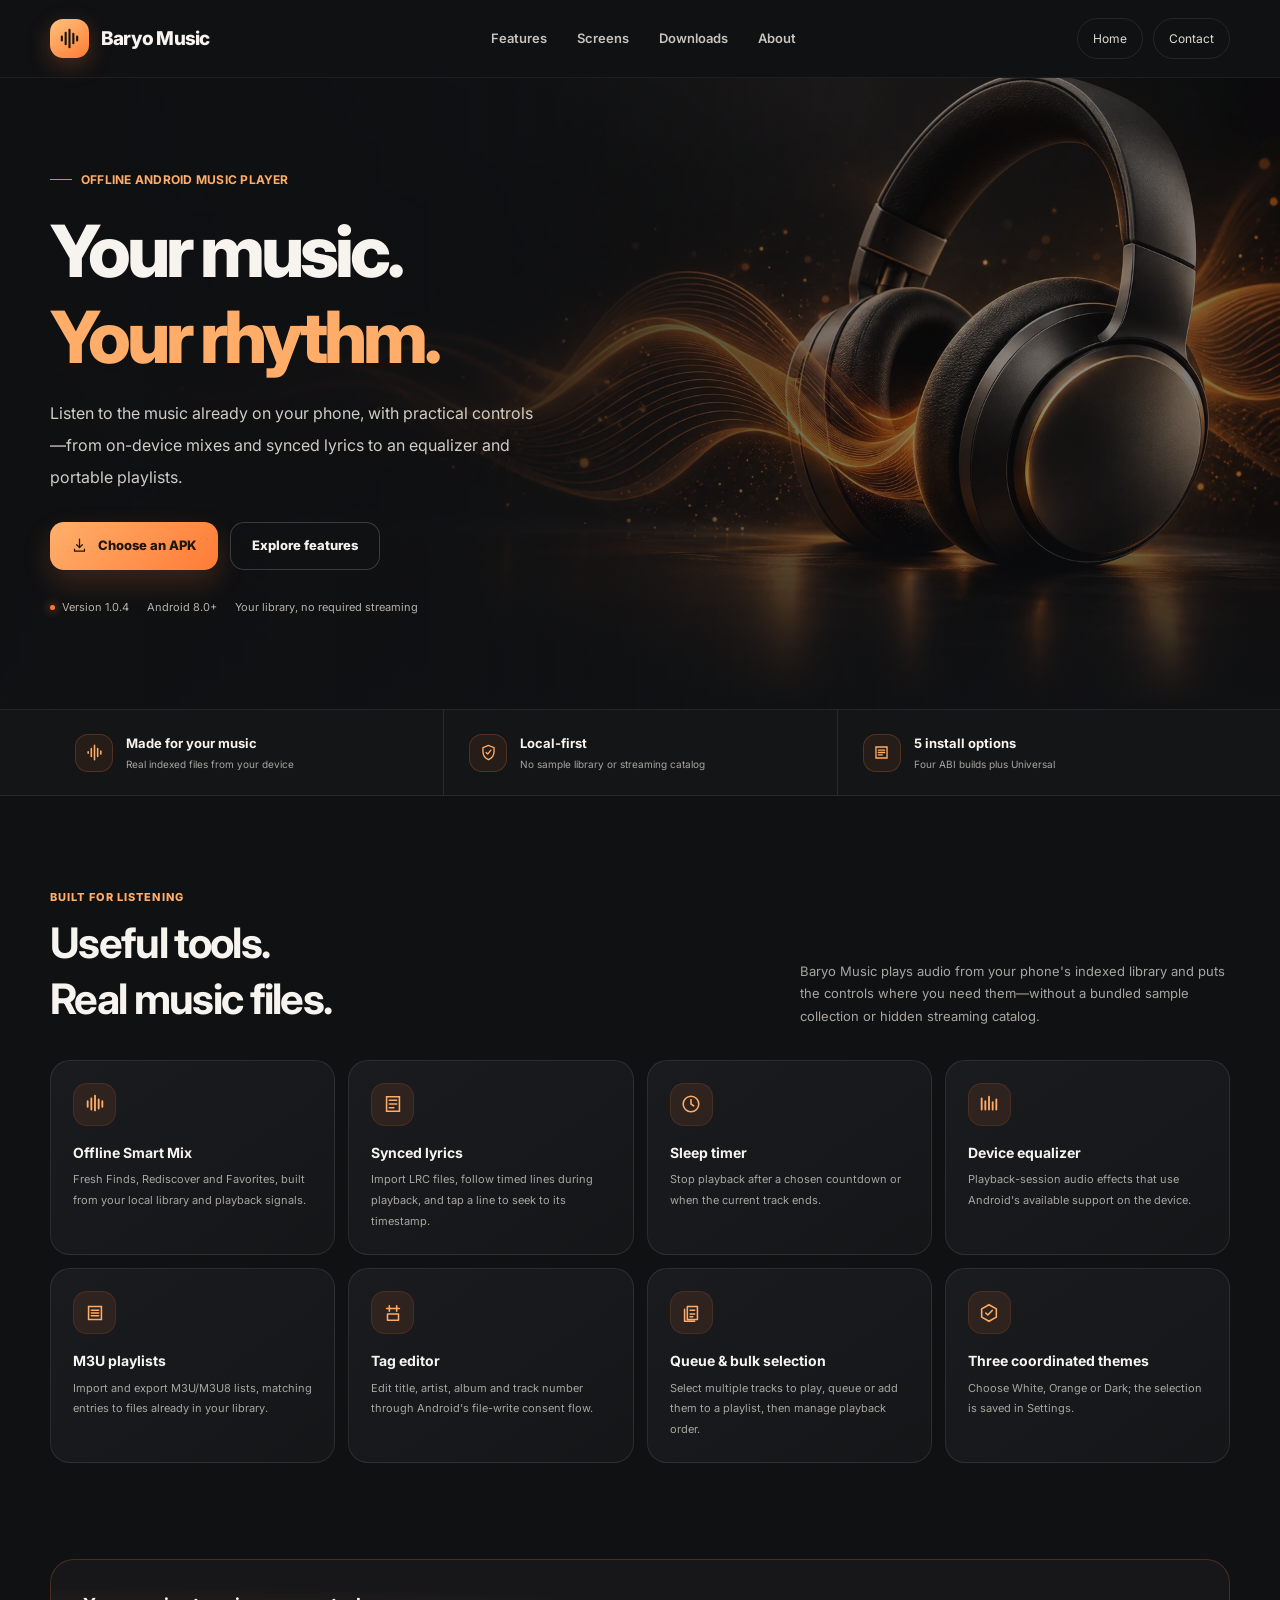
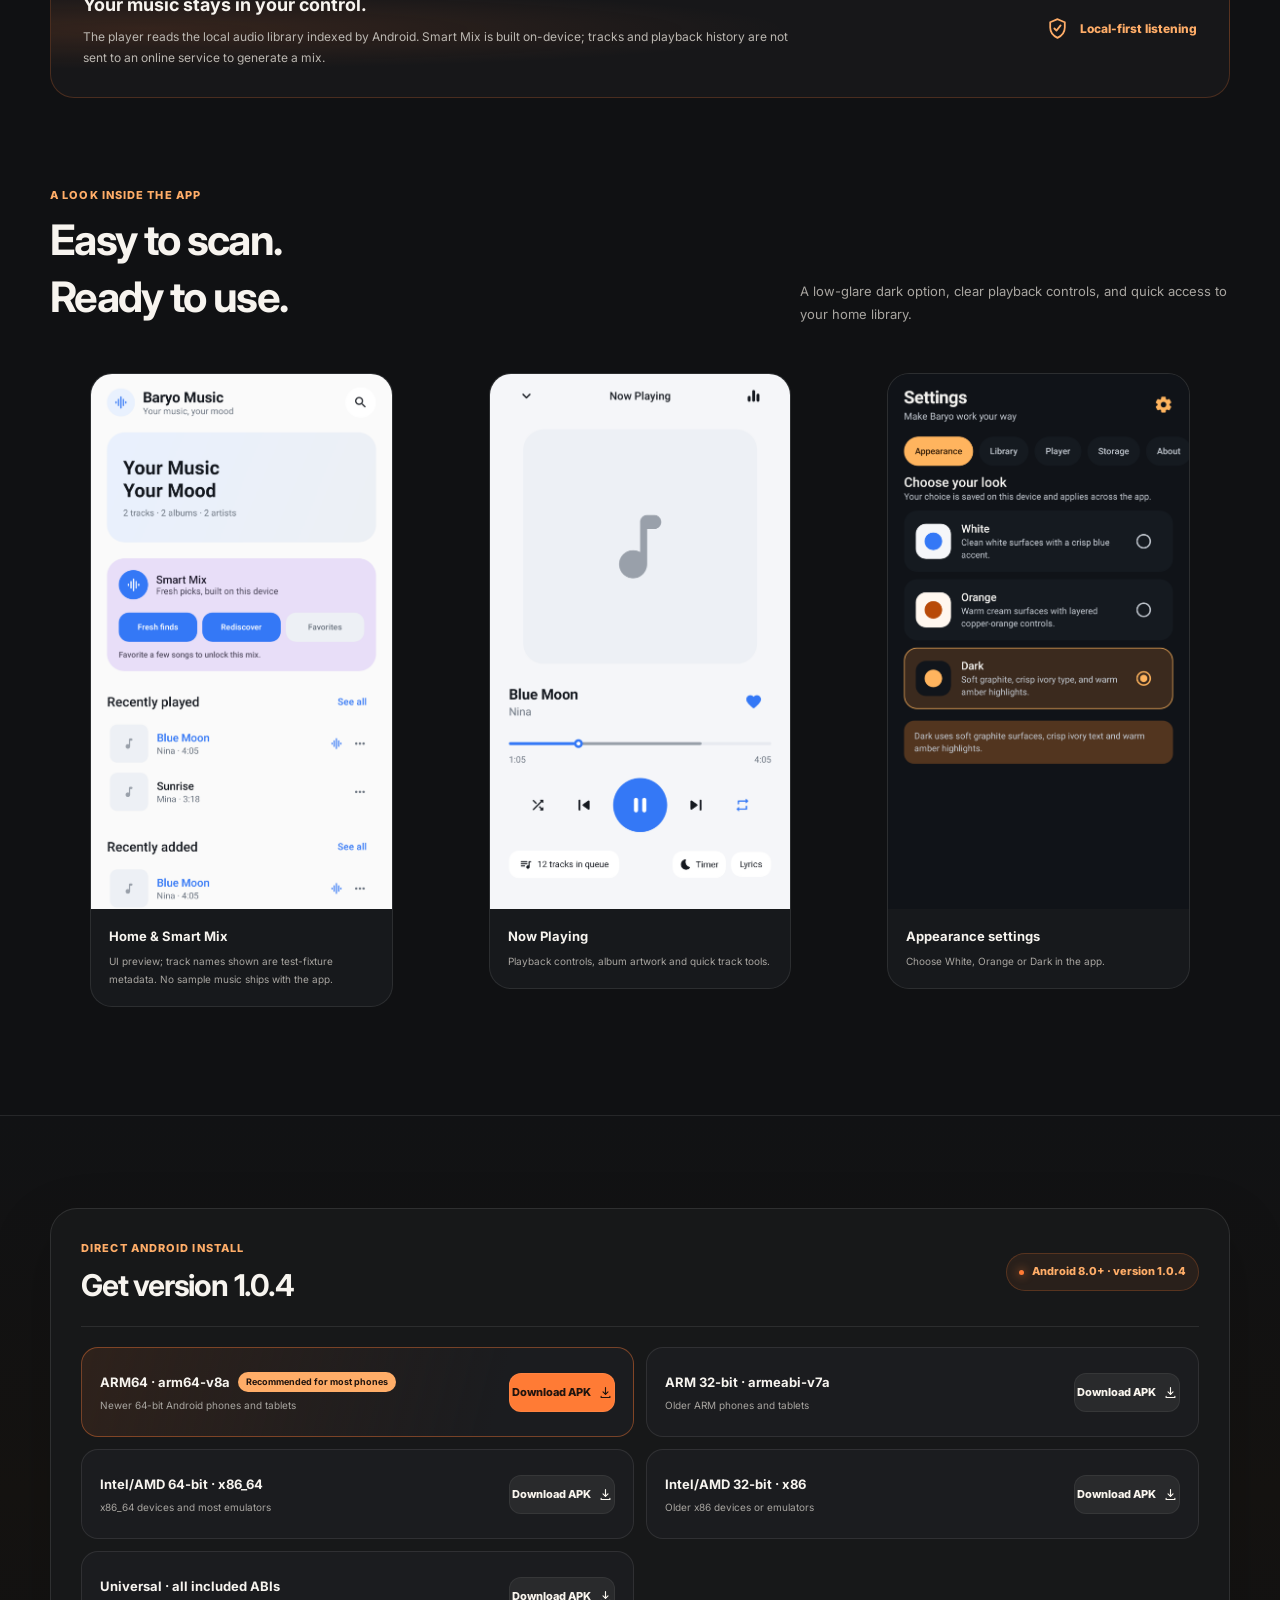
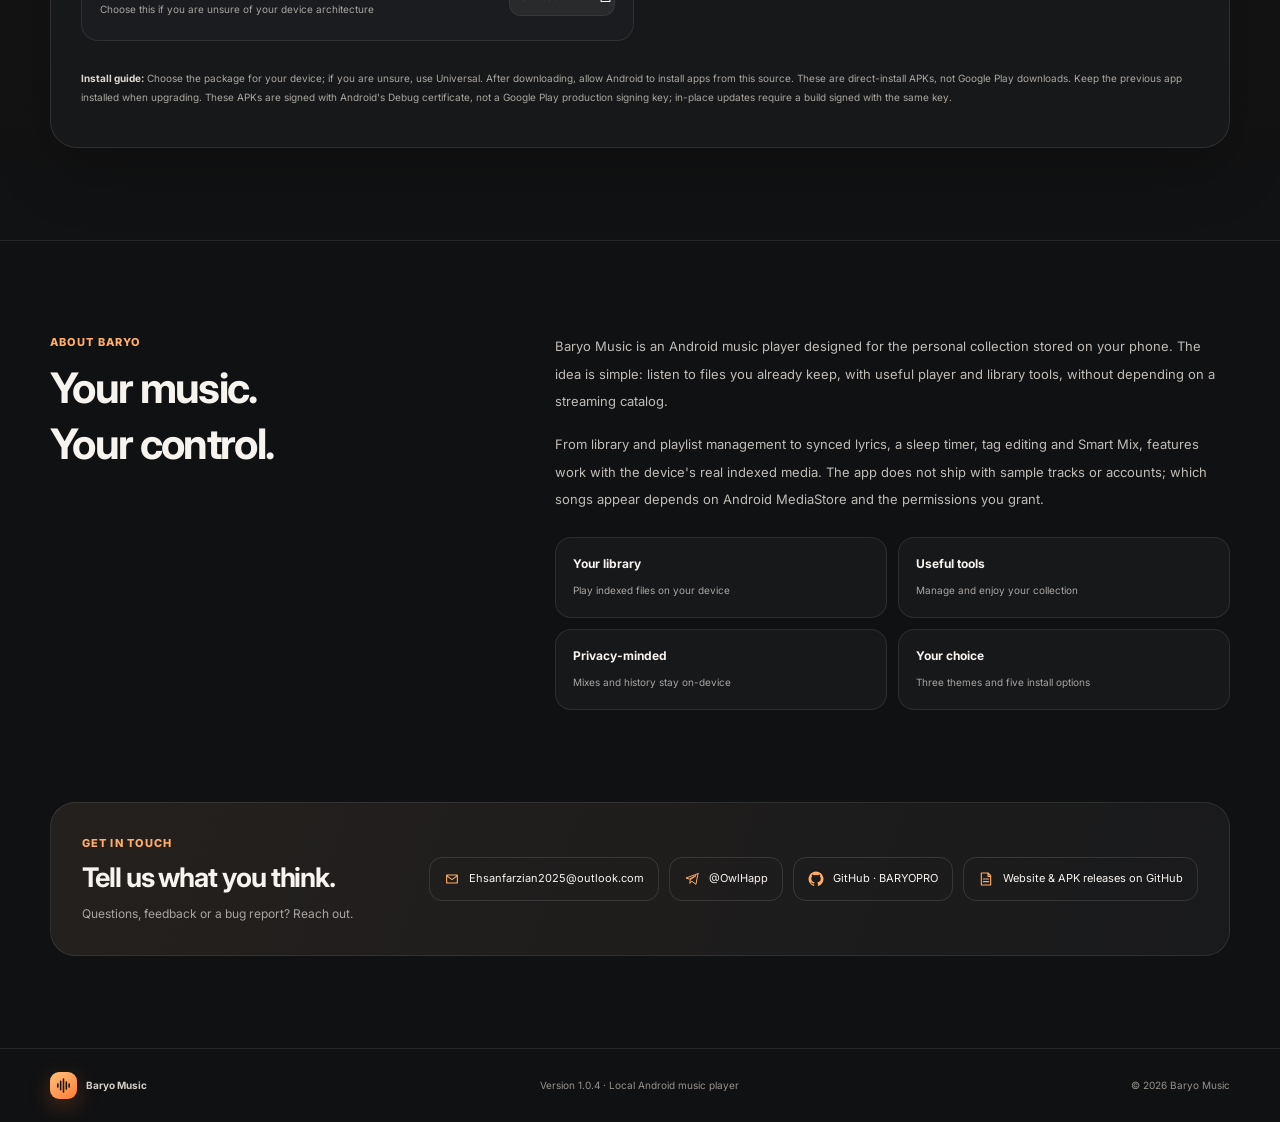
==== docs/index.html @ 13fac99f "docs: update APK download links to v1.0.4" ====
<!doctype html>
<html lang="en" dir="ltr">
<head>
  <meta charset="utf-8">
  <meta name="viewport" content="width=device-width, initial-scale=1">
  <meta name="theme-color" content="#111214">
  <title>Baryo Music — Offline Android Music Player</title>
  <meta name="description" content="Baryo Music is an offline-first Android player for your local library, with Smart Mix, synced lyrics, a sleep timer, tag editing, and portable playlists.">
  <meta name="keywords" content="Baryo Music, Android music player, offline music player, local music library, Smart Mix, M3U playlists">
  <meta property="og:type" content="website">
  <meta property="og:site_name" content="Baryo Music">
  <meta property="og:title" content="Baryo Music — Your music. Your rhythm.">
  <meta property="og:description" content="A local-first Android music player for the songs you already own, with practical tools and no required streaming catalog.">
  <meta property="og:image" content="media/baryo-music-poster.webp">
  <meta name="twitter:card" content="summary_large_image">
  <meta name="twitter:title" content="Baryo Music — Offline Android Music Player">
  <meta name="twitter:description" content="Your library, your controls. Listen locally, with no required streaming catalog.">
  <meta name="twitter:image" content="media/baryo-music-poster.webp">
  <link rel="icon" href="favicon.svg" type="image/svg+xml">
  <link rel="preconnect" href="https://fonts.googleapis.com">
  <link rel="preconnect" href="https://fonts.gstatic.com" crossorigin>
  <link href="https://fonts.googleapis.com/css2?family=Inter:wght@400;500;600;700;800&amp;family=Vazirmatn:wght@400;500;600;700;800&amp;display=swap" rel="stylesheet">
  <link rel="stylesheet" href="styles.css">
</head>
<body>
  <header class="topbar">
    <nav class="nav shell" aria-label="Primary navigation">
      <a class="brand" href="#top" aria-label="Baryo Music home">
        <span class="brand-mark" aria-hidden="true"><svg viewBox="0 0 24 24" fill="none"><path d="M4 10v4M8 6v12M12 3v18M16 7v10M20 10v4" stroke="currentColor" stroke-width="2.2" stroke-linecap="round"/></svg></span>
        <span>Baryo Music</span>
      </a>
      <div class="nav-links"><a href="#features">Features</a><a href="#screens">Screens</a><a href="#downloads">Downloads</a><a href="#about">About</a></div>
      <div class="nav-actions"><a class="nav-contact" href="#top" aria-label="Baryo Music home">Home</a><a class="nav-contact" href="#contact">Contact</a></div>
    </nav>
  </header>

  <main id="top">
    <section class="hero" aria-labelledby="hero-title">
      <div class="hero-inner shell">
        <div class="hero-copy">
          <div class="eyebrow">OFFLINE ANDROID MUSIC PLAYER</div>
          <h1 id="hero-title">Your music.<br><span>Your rhythm.</span></h1>
          <p class="hero-lead">Listen to the music already on your phone, with practical controls—from on-device mixes and synced lyrics to an equalizer and portable playlists.</p>
          <div class="hero-buttons">
            <a class="button button-primary" href="#downloads"><svg viewBox="0 0 24 24" fill="none" aria-hidden="true"><path d="M12 3v12m0 0 4-4m-4 4-4-4M5 17v3h14v-3" stroke="currentColor" stroke-width="1.8" stroke-linecap="round" stroke-linejoin="round"/></svg>Choose an APK</a>
            <a class="button button-quiet" href="#features">Explore features</a>
          </div>
          <div class="hero-meta"><span><i class="dot"></i>Version 1.0.4</span><span>Android 8.0+</span><span>Your library, no required streaming</span></div>
        </div>
      </div>
    </section>

    <div class="quick-strip" aria-label="Key facts">
      <div class="quick-grid shell">
        <div class="quick-item"><span class="quick-icon"><svg viewBox="0 0 24 24" fill="none"><path d="M4 11v2m4-6v10m4-14v18m4-14v10m4-7v4" stroke="currentColor" stroke-width="2" stroke-linecap="round"/></svg></span><div><strong>Made for your music</strong><small>Real indexed files from your device</small></div></div>
        <div class="quick-item"><span class="quick-icon"><svg viewBox="0 0 24 24" fill="none"><path d="M12 3 5 6v5c0 5 3 8 7 10 4-2 7-5 7-10V6l-7-3Z" stroke="currentColor" stroke-width="1.7"/><path d="m9 12 2 2 4-5" stroke="currentColor" stroke-width="1.7" stroke-linecap="round" stroke-linejoin="round"/></svg></span><div><strong>Local-first</strong><small>No sample library or streaming catalog</small></div></div>
        <div class="quick-item"><span class="quick-icon"><svg viewBox="0 0 24 24" fill="none"><path d="M5 5h14v14H5zM8 9h8M8 12h8M8 15h5" stroke="currentColor" stroke-width="1.7" stroke-linecap="round"/></svg></span><div><strong>5 install options</strong><small>Four ABI builds plus Universal</small></div></div>
      </div>
    </div>

    <section class="section shell" id="features" aria-labelledby="features-title">
      <div class="section-head">
        <div><div class="section-kicker">BUILT FOR LISTENING</div><h2 id="features-title">Useful tools.<br>Real music files.</h2></div>
        <p class="section-intro">Baryo Music plays audio from your phone's indexed library and puts the controls where you need them—without a bundled sample collection or hidden streaming catalog.</p>
      </div>
      <div class="feature-grid">
        <article class="feature-card"><span class="feature-icon"><svg viewBox="0 0 24 24" fill="none"><path d="M4 15V9m4 9V6m4 13V3m4 14V7m4 8v-6" stroke="currentColor" stroke-width="2" stroke-linecap="round"/></svg></span><h3>Offline Smart Mix</h3><p>Fresh Finds, Rediscover and Favorites, built from your local library and playback signals.</p></article>
        <article class="feature-card"><span class="feature-icon"><svg viewBox="0 0 24 24" fill="none"><path d="M5 4h14v16H5zM8 8h8M8 12h8M8 16h5" stroke="currentColor" stroke-width="1.7" stroke-linecap="round"/></svg></span><h3>Synced lyrics</h3><p>Import LRC files, follow timed lines during playback, and tap a line to seek to its timestamp.</p></article>
        <article class="feature-card"><span class="feature-icon"><svg viewBox="0 0 24 24" fill="none"><circle cx="12" cy="12" r="8.5" stroke="currentColor" stroke-width="1.7"/><path d="M12 7v5l3 2" stroke="currentColor" stroke-width="1.7" stroke-linecap="round"/></svg></span><h3>Sleep timer</h3><p>Stop playback after a chosen countdown or when the current track ends.</p></article>
        <article class="feature-card"><span class="feature-icon"><svg viewBox="0 0 24 24" fill="none"><path d="M4 18V6m4 12V9m4 9V4m4 14v-8m4 8V7" stroke="currentColor" stroke-width="2" stroke-linecap="round"/></svg></span><h3>Device equalizer</h3><p>Playback-session audio effects that use Android's available support on the device.</p></article>
        <article class="feature-card"><span class="feature-icon"><svg viewBox="0 0 24 24" fill="none"><path d="M5 5h14v14H5zM8 9h8M8 12h8M8 15h8" stroke="currentColor" stroke-width="1.7" stroke-linecap="round"/></svg></span><h3>M3U playlists</h3><p>Import and export M3U/M3U8 lists, matching entries to files already in your library.</p></article>
        <article class="feature-card"><span class="feature-icon"><svg viewBox="0 0 24 24" fill="none"><path d="M5 7h14M8 4v6m8-6v6M6 13h12v7H6z" stroke="currentColor" stroke-width="1.7" stroke-linecap="round" stroke-linejoin="round"/></svg></span><h3>Tag editor</h3><p>Edit title, artist, album and track number through Android's file-write consent flow.</p></article>
        <article class="feature-card"><span class="feature-icon"><svg viewBox="0 0 24 24" fill="none"><path d="M8 5h11v14H8zM5 8v13h11M11 9h5m-5 4h5m-5 3h3" stroke="currentColor" stroke-width="1.7" stroke-linecap="round" stroke-linejoin="round"/></svg></span><h3>Queue &amp; bulk selection</h3><p>Select multiple tracks to play, queue or add them to a playlist, then manage playback order.</p></article>
        <article class="feature-card"><span class="feature-icon"><svg viewBox="0 0 24 24" fill="none"><path d="M12 3 20 7.5v9L12 21l-8-4.5v-9L12 3Z" stroke="currentColor" stroke-width="1.7"/><path d="m8.5 12 2.2 2.2 4.8-5" stroke="currentColor" stroke-width="1.7" stroke-linecap="round" stroke-linejoin="round"/></svg></span><h3>Three coordinated themes</h3><p>Choose White, Orange or Dark; the selection is saved in Settings.</p></article>
      </div>
    </section>

    <section class="privacy-band shell" aria-label="Privacy and local library">
      <div class="privacy-panel"><div><h3>Your music stays in your control.</h3><p>The player reads the local audio library indexed by Android. Smart Mix is built on-device; tracks and playback history are not sent to an online service to generate a mix.</p></div><div class="privacy-badge"><svg viewBox="0 0 24 24" fill="none" aria-hidden="true"><path d="M12 3 5 6v5c0 5 3 8 7 10 4-2 7-5 7-10V6l-7-3Z" stroke="currentColor" stroke-width="1.7"/><path d="m9 12 2 2 4-5" stroke="currentColor" stroke-width="1.7" stroke-linecap="round" stroke-linejoin="round"/></svg>Local-first listening</div></div>
    </section>

    <section class="section shell" id="screens" aria-labelledby="screens-title" style="padding-top:0">
      <div class="section-head"><div><div class="section-kicker">A LOOK INSIDE THE APP</div><h2 id="screens-title">Easy to scan.<br>Ready to use.</h2></div><p class="section-intro">A low-glare dark option, clear playback controls, and quick access to your home library.</p></div>
      <div class="previews">
        <figure class="preview-card"><div class="preview-frame"><img src="media/home-preview.png" alt="Baryo Music home screen with the Smart Mix card"></div><figcaption class="preview-caption"><strong>Home &amp; Smart Mix</strong><span>UI preview; track names shown are test-fixture metadata. No sample music ships with the app.</span></figcaption></figure>
        <figure class="preview-card"><div class="preview-frame"><img src="media/now-playing-preview.png" alt="Baryo Music Now Playing screen"></div><figcaption class="preview-caption"><strong>Now Playing</strong><span>Playback controls, album artwork and quick track tools.</span></figcaption></figure>
        <figure class="preview-card"><div class="preview-frame"><img src="media/dark-theme-preview.png" alt="Baryo Music appearance settings showing the Dark theme"></div><figcaption class="preview-caption"><strong>Appearance settings</strong><span>Choose White, Orange or Dark in the app.</span></figcaption></figure>
      </div>
    </section>

    <section class="downloads" id="downloads" aria-labelledby="downloads-title">
      <div class="shell"><div class="download-panel">
        <div class="download-top"><div><div class="section-kicker">DIRECT ANDROID INSTALL</div><h2 id="downloads-title">Get version 1.0.4</h2></div><span class="version-pill"><i class="dot"></i>Android 8.0+ · version 1.0.4</span></div>
        <div class="download-grid">
          <article class="download-card featured"><div class="download-info"><strong>ARM64 · arm64-v8a <span class="recommended">Recommended for most phones</span></strong><small>Newer 64-bit Android phones and tablets</small></div><a class="download-action" href="https://github.com/BARYOPRO/BaryoMusic/releases/download/v1.0.4/BaryoMusic-1.0.4-arm64-v8a.apk" download aria-label="Download Baryo Music version 1.0.4 for arm64-v8a">Download APK <svg viewBox="0 0 24 24" fill="none" aria-hidden="true"><path d="M12 4v11m0 0 4-4m-4 4-4-4M5 18v2h14v-2" stroke="currentColor" stroke-width="1.8" stroke-linecap="round" stroke-linejoin="round"/></svg></a></article>
          <article class="download-card"><div class="download-info"><strong>ARM 32-bit · armeabi-v7a</strong><small>Older ARM phones and tablets</small></div><a class="download-action" href="https://github.com/BARYOPRO/BaryoMusic/releases/download/v1.0.4/BaryoMusic-1.0.4-armeabi-v7a.apk" download aria-label="Download Baryo Music version 1.0.4 for armeabi-v7a">Download APK <svg viewBox="0 0 24 24" fill="none" aria-hidden="true"><path d="M12 4v11m0 0 4-4m-4 4-4-4M5 18v2h14v-2" stroke="currentColor" stroke-width="1.8" stroke-linecap="round" stroke-linejoin="round"/></svg></a></article>
          <article class="download-card"><div class="download-info"><strong>Intel/AMD 64-bit · x86_64</strong><small>x86_64 devices and most emulators</small></div><a class="download-action" href="https://github.com/BARYOPRO/BaryoMusic/releases/download/v1.0.4/BaryoMusic-1.0.4-x86_64.apk" download aria-label="Download Baryo Music version 1.0.4 for x86_64">Download APK <svg viewBox="0 0 24 24" fill="none" aria-hidden="true"><path d="M12 4v11m0 0 4-4m-4 4-4-4M5 18v2h14v-2" stroke="currentColor" stroke-width="1.8" stroke-linecap="round" stroke-linejoin="round"/></svg></a></article>
          <article class="download-card"><div class="download-info"><strong>Intel/AMD 32-bit · x86</strong><small>Older x86 devices or emulators</small></div><a class="download-action" href="https://github.com/BARYOPRO/BaryoMusic/releases/download/v1.0.4/BaryoMusic-1.0.4-x86.apk" download aria-label="Download Baryo Music version 1.0.4 for x86">Download APK <svg viewBox="0 0 24 24" fill="none" aria-hidden="true"><path d="M12 4v11m0 0 4-4m-4 4-4-4M5 18v2h14v-2" stroke="currentColor" stroke-width="1.8" stroke-linecap="round" stroke-linejoin="round"/></svg></a></article>
          <article class="download-card"><div class="download-info"><strong>Universal · all included ABIs</strong><small>Choose this if you are unsure of your device architecture</small></div><a class="download-action" href="https://github.com/BARYOPRO/BaryoMusic/releases/download/v1.0.4/BaryoMusic-1.0.4-universal.apk" download aria-label="Download the universal Baryo Music version 1.0.4 APK">Download APK <svg viewBox="0 0 24 24" fill="none" aria-hidden="true"><path d="M12 4v11m0 0 4-4m-4 4-4-4M5 18v2h14v-2" stroke="currentColor" stroke-width="1.8" stroke-linecap="round" stroke-linejoin="round"/></svg></a></article>
        </div>
        <p class="download-note"><strong>Install guide:</strong> Choose the package for your device; if you are unsure, use Universal. After downloading, allow Android to install apps from this source. These are direct-install APKs, not Google Play downloads. Keep the previous app installed when upgrading. These APKs are signed with Android's Debug certificate, not a Google Play production signing key; in-place updates require a build signed with the same key.</p>
      </div></div>
    </section>

    <section class="section shell" id="about" aria-labelledby="about-title">
      <div class="about-grid"><div class="about-title"><div class="section-kicker">ABOUT BARYO</div><h2 id="about-title">Your music.<br>Your control.</h2></div><div class="about-copy"><p>Baryo Music is an Android music player designed for the personal collection stored on your phone. The idea is simple: listen to files you already keep, with useful player and library tools, without depending on a streaming catalog.</p><p>From library and playlist management to synced lyrics, a sleep timer, tag editing and Smart Mix, features work with the device's real indexed media. The app does not ship with sample tracks or accounts; which songs appear depends on Android MediaStore and the permissions you grant.</p><div class="about-values"><div class="value"><strong>Your library</strong><span>Play indexed files on your device</span></div><div class="value"><strong>Useful tools</strong><span>Manage and enjoy your collection</span></div><div class="value"><strong>Privacy-minded</strong><span>Mixes and history stay on-device</span></div><div class="value"><strong>Your choice</strong><span>Three themes and five install options</span></div></div></div></div>
    </section>

    <section class="contact-section shell" id="contact" aria-labelledby="contact-title">
      <div class="contact-box"><div><div class="section-kicker">GET IN TOUCH</div><h2 id="contact-title">Tell us what you think.</h2><p>Questions, feedback or a bug report? Reach out.</p></div><div class="contact-links">
        <a class="contact-link" href="mailto:Ehsanfarzian2025@outlook.com" aria-label="Email Ehsanfarzian2025@outlook.com"><svg viewBox="0 0 24 24" fill="none" aria-hidden="true"><path d="M4 6h16v12H4zM4 7l8 6 8-6" stroke="currentColor" stroke-width="1.7" stroke-linecap="round" stroke-linejoin="round"/></svg>Ehsanfarzian2025@outlook.com</a>
        <a class="contact-link" href="https://t.me/OwlHapp" target="_blank" rel="noopener noreferrer" aria-label="Contact OwlHapp on Telegram"><svg viewBox="0 0 24 24" fill="none" aria-hidden="true"><path d="m21 4-3.1 16-6-4.6-3.2 3.1.6-5.3L18 7l-10.3 5.2L3 10.5 21 4Z" stroke="currentColor" stroke-width="1.5" stroke-linecap="round" stroke-linejoin="round"/></svg>@OwlHapp</a>
        <a class="contact-link" href="https://github.com/BARYOPRO" target="_blank" rel="noopener noreferrer" aria-label="BARYOPRO GitHub profile"><svg viewBox="0 0 24 24" fill="none" aria-hidden="true"><path d="M12 .8a11.2 11.2 0 0 0-3.54 21.83c.56.1.77-.25.77-.54v-2.08c-3.12.67-3.78-1.33-3.78-1.33-.51-1.3-1.24-1.66-1.24-1.66-1.02-.7.07-.69.07-.69 1.12.08 1.71 1.15 1.71 1.15 1 1.7 2.62 1.22 3.26.93.1-.72.39-1.22.71-1.5-2.49-.28-5.1-1.25-5.1-5.55 0-1.23.44-2.23 1.15-3.01-.11-.28-.5-1.42.11-2.96 0 0 .94-.3 3.08 1.17a10.7 10.7 0 0 1 5.6 0c2.14-1.47 3.08-1.17 3.08-1.17.62 1.54.23 2.68.12 2.96.72.78 1.15 1.78 1.15 3.01 0 4.31-2.62 5.27-5.12 5.55.4.34.77 1.04.77 2.09v3.1c0 .3.2.65.77.54A11.2 11.2 0 0 0 12 .8Z" fill="currentColor"/></svg>GitHub · BARYOPRO</a><a class="contact-link" href="https://github.com/BARYOPRO/BaryoMusic" target="_blank" rel="noopener noreferrer" aria-label="Baryo Music website and APK releases on GitHub"><svg viewBox="0 0 24 24" fill="none" aria-hidden="true"><path d="M5 3h10l4 4v14H5zM15 3v5h4M8 12h8M8 16h8" stroke="currentColor" stroke-width="1.7" stroke-linecap="round" stroke-linejoin="round"/></svg>Website &amp; APK releases on GitHub</a>
      </div></div>
    </section>
  </main>

  <footer><div class="footer-inner shell"><a class="footer-brand" href="#top"><span class="brand-mark" aria-hidden="true"><svg viewBox="0 0 24 24" fill="none"><path d="M4 10v4M8 6v12M12 3v18M16 7v10M20 10v4" stroke="currentColor" stroke-width="2.2" stroke-linecap="round"/></svg></span>Baryo Music</a><span>Version 1.0.4 · Local Android music player</span><span>© 2026 Baryo Music</span></div></footer>
  <a class="button button-primary mobile-cta" href="#downloads">Get version 1.0.4</a>
</body>
</html>
---- docs/styles.css ----
:root {
      color-scheme: dark;
      --bg: #101113;
      --panel: #17191c;
      --panel-2: #1e2023;
      --line: rgba(255,255,255,.09);
      --text: #f7f4ef;
      --muted: #a8a5a0;
      --orange: #ff7b35;
      --orange-2: #ffad68;
      --ink: #21150f;
      --max: 1180px;
      --radius: 28px;
      font-family: Inter, Vazirmatn, Tahoma, sans-serif;
    }
    * { box-sizing: border-box; }
    html { scroll-behavior: smooth; background: var(--bg); }
    body { margin: 0; color: var(--text); background: var(--bg); font-family: Inter, Vazirmatn, Tahoma, sans-serif; line-height: 1.75; }
    a { color: inherit; text-decoration: none; }
    img { display: block; max-width: 100%; }
    .shell { width: min(var(--max), calc(100% - 48px)); margin-inline: auto; }
    .topbar { height: 78px; display: flex; align-items: center; border-bottom: 1px solid rgba(255,255,255,.055); position: relative; z-index: 5; }
    .nav { display: flex; align-items: center; justify-content: space-between; gap: 32px; }
    .brand { display: inline-flex; align-items: center; gap: 12px; font-weight: 800; letter-spacing: -.04em; font-size: 19px; direction: ltr; }
    .brand-mark { width: 39px; height: 39px; display: grid; place-items: center; border-radius: 13px; color: #171311; background: linear-gradient(145deg,#ffc27c,var(--orange)); box-shadow: 0 7px 22px rgba(255,123,53,.25); }
    .brand-mark svg { width: 23px; height: 23px; }
    .nav-links { display: flex; align-items: center; gap: 30px; color: #c7c3be; font-size: 13px; font-weight: 600; }
    .nav-links a:hover { color: white; }
    .nav-actions { display: flex; align-items: center; gap: 10px; }
    .nav-contact { font-size: 12px; color: #dedad4; padding: 9px 15px; border: 1px solid var(--line); border-radius: 999px; }
    .nav-contact:hover { border-color: rgba(255,123,53,.65); color: var(--orange-2); }
    .hero { position: relative; min-height: 570px; display: flex; align-items: center; isolation: isolate; overflow: hidden; border-bottom: 1px solid var(--line); background: #111214; }
    .hero::before { content: ""; position: absolute; inset: 0; z-index: -2; background-image: url('media/baryo-music-poster.webp'); background-size: cover; background-position: center 54%; opacity: .7; }
    .hero::after { content: ""; position: absolute; inset: 0; z-index: -1; background: linear-gradient(90deg,rgba(16,17,19,.97) 0%,rgba(16,17,19,.82) 37%,rgba(16,17,19,.22) 75%,rgba(16,17,19,.38) 100%), linear-gradient(0deg,#101113 0%,transparent 32%); }
    .hero-inner { padding-block: 82px 92px; }
    .hero-copy { max-width: 600px; }
    .eyebrow { display: inline-flex; align-items: center; gap: 9px; color: var(--orange-2); font-size: 12px; font-weight: 700; letter-spacing: .02em; }
    .eyebrow::before { content: ""; width: 22px; height: 1px; background: var(--orange); }
    h1 { margin: 18px 0 16px; max-width: 580px; font-size: clamp(40px,6vw,72px); line-height: 1.2; letter-spacing: -.055em; font-weight: 800; }
    h1 span { color: var(--orange-2); }
    .hero-lead { margin: 0; max-width: 490px; color: #d0ccc5; font-size: 16px; line-height: 2; }
    .hero-buttons { display: flex; align-items: center; gap: 12px; margin-top: 29px; flex-wrap: wrap; }
    .button { min-height: 48px; display: inline-flex; align-items: center; justify-content: center; gap: 10px; padding: 0 21px; border-radius: 14px; font-size: 13px; font-weight: 800; transition: transform .18s ease, box-shadow .18s ease, border-color .18s ease; }
    .button:hover { transform: translateY(-2px); }
    .button-primary { background: linear-gradient(135deg,#ffb06c,var(--orange)); color: var(--ink); box-shadow: 0 12px 28px rgba(255,123,53,.19); }
    .button-primary:hover { box-shadow: 0 16px 36px rgba(255,123,53,.29); }
    .button-quiet { color: #f5f0e9; border: 1px solid rgba(255,255,255,.18); background: rgba(18,19,21,.55); backdrop-filter: blur(10px); }
    .button svg { width: 17px; height: 17px; }
    .hero-meta { display: flex; align-items: center; gap: 18px; margin-top: 28px; color: #b5b1aa; font-size: 11px; }
    .hero-meta span { display: inline-flex; align-items: center; gap: 7px; }
    .dot { width: 5px; height: 5px; border-radius: 50%; background: var(--orange); box-shadow: 0 0 10px var(--orange); }
    .quick-strip { border-bottom: 1px solid var(--line); background: #141517; }
    .quick-grid { display: grid; grid-template-columns: repeat(3,1fr); }
    .quick-item { padding: 22px 25px; display: flex; align-items: center; gap: 13px; border-inline-start: 1px solid var(--line); }
    .quick-item:first-child { border-inline-start: 0; }
    .quick-icon { width: 38px; height: 38px; flex: none; display: grid; place-items: center; border: 1px solid rgba(255,123,53,.21); background: rgba(255,123,53,.08); color: var(--orange-2); border-radius: 13px; }
    .quick-icon svg { width: 19px; height: 19px; }
    .quick-item strong { display: block; font-size: 13px; }
    .quick-item small { display: block; margin-top: 1px; color: var(--muted); font-size: 10px; }
    section { scroll-margin-top: 88px; }
    .section { padding-block: 92px; }
    .section-head { display: flex; align-items: end; justify-content: space-between; gap: 24px; margin-bottom: 32px; }
    .section-kicker { color: var(--orange-2); font-size: 11px; font-weight: 800; letter-spacing: .1em; text-transform: uppercase; }
    h2 { margin: 7px 0 0; font-size: clamp(27px,4vw,42px); line-height: 1.35; letter-spacing: -.04em; }
    .section-intro { max-width: 430px; margin: 0; color: var(--muted); font-size: 13px; }
    .feature-grid { display: grid; grid-template-columns: repeat(4,1fr); gap: 13px; }
    .feature-card { min-height: 176px; padding: 22px; background: linear-gradient(145deg,#191b1e,#151618); border: 1px solid var(--line); border-radius: 20px; transition: border-color .2s, transform .2s; }
    .feature-card:hover { transform: translateY(-4px); border-color: rgba(255,123,53,.35); }
    .feature-icon { width: 43px; height: 43px; display: grid; place-items: center; border-radius: 14px; color: var(--orange-2); background: rgba(255,123,53,.1); border: 1px solid rgba(255,123,53,.12); }
    .feature-icon svg { width: 22px; height: 22px; }
    .feature-card h3 { margin: 15px 0 4px; font-size: 14px; }
    .feature-card p { margin: 0; color: #a9a6a0; font-size: 11px; line-height: 1.9; }
    .privacy-band { padding-block: 4px 88px; }
    .privacy-panel { display: grid; grid-template-columns: 1fr auto; align-items: center; gap: 20px; padding: 29px 32px; border: 1px solid rgba(255,123,53,.22); border-radius: 24px; background: radial-gradient(ellipse at 8% 50%,rgba(255,123,53,.13),transparent 42%),#171719; }
    .privacy-panel h3 { margin: 0 0 5px; font-size: 18px; }
    .privacy-panel p { margin: 0; max-width: 720px; color: #bbb7b1; font-size: 12px; }
    .privacy-badge { display: flex; gap: 10px; align-items: center; color: var(--orange-2); font-size: 12px; font-weight: 800; white-space: nowrap; }
    .privacy-badge svg { width: 25px; height: 25px; }
    .previews { display: grid; grid-template-columns: repeat(3,1fr); gap: 16px; align-items: start; }
    .preview-card { overflow: hidden; background: var(--panel); border: 1px solid var(--line); border-radius: 22px; }
    .preview-frame { aspect-ratio: 9/16; overflow: hidden; background: #202225; display: flex; align-items: start; justify-content: center; }
    .preview-frame img { width: 100%; height: auto; object-fit: cover; }
    .preview-caption { padding: 16px 18px 18px; }
    .preview-caption strong { display: block; font-size: 13px; }
    .preview-caption span { display: block; margin-top: 4px; color: var(--muted); font-size: 10px; line-height: 1.8; }
    .downloads { padding-block: 92px; background: linear-gradient(180deg,#111214,#151311 52%,#111214); border-block: 1px solid var(--line); }
    .download-panel { padding: 30px; background: rgba(24,25,27,.92); border: 1px solid rgba(255,255,255,.1); border-radius: 27px; box-shadow: 0 24px 60px rgba(0,0,0,.21); }
    .download-top { display: flex; justify-content: space-between; align-items: center; gap: 20px; padding-bottom: 21px; border-bottom: 1px solid var(--line); }
    .download-top h2 { font-size: 30px; }
    .version-pill { display: inline-flex; align-items: center; gap: 8px; padding: 8px 12px; color: var(--orange-2); background: rgba(255,123,53,.08); border: 1px solid rgba(255,123,53,.22); border-radius: 999px; font-size: 11px; font-weight: 800; white-space: nowrap; }
    .download-grid { display: grid; grid-template-columns: repeat(2,1fr); gap: 12px; padding-top: 20px; }
    .download-card { display: flex; align-items: center; justify-content: space-between; gap: 15px; min-height: 90px; padding: 16px 18px; border: 1px solid var(--line); border-radius: 17px; background: #1b1c1f; transition: background .18s,border-color .18s; }
    .download-card:hover { background: #202123; border-color: rgba(255,123,53,.38); }
    .download-card.featured { border-color: rgba(255,123,53,.4); background: linear-gradient(105deg,rgba(255,123,53,.1),#1b1c1f 75%); }
    .download-info { min-width: 0; }
    .download-info strong { display: flex; align-items: center; gap: 8px; font-size: 13px; }
    .download-info small { display: block; margin-top: 3px; color: var(--muted); font-size: 10px; }
    .recommended { color: #21150f; background: var(--orange-2); border-radius: 999px; padding: 2px 8px; font-size: 9px; white-space: nowrap; }
    .download-action { flex: none; min-width: 106px; min-height: 39px; display: inline-flex; justify-content: center; align-items: center; gap: 7px; border-radius: 12px; background: #292a2c; color: #f8f4ed; font-size: 11px; font-weight: 800; border: 1px solid rgba(255,255,255,.06); }
    .download-card.featured .download-action { background: var(--orange); color: #21150f; }
    .download-action:hover { filter: brightness(1.1); }
    .download-action svg { width: 15px; height: 15px; }
    .download-note { padding-top: 18px; color: #aaa7a0; font-size: 10px; line-height: 1.9; }
    .download-note strong { color: #dfd9d0; }
    .about-grid { display: grid; grid-template-columns: .8fr 1.2fr; gap: 55px; align-items: start; }
    .about-title { position: sticky; top: 35px; }
    .about-title h2 { max-width: 330px; }
    .about-copy p { margin: 0 0 16px; color: #c0bcb6; font-size: 13px; line-height: 2.1; }
    .about-values { display: grid; grid-template-columns: repeat(2,1fr); gap: 11px; margin-top: 24px; }
    .value { padding: 15px 17px; border: 1px solid var(--line); border-radius: 16px; background: #17181a; }
    .value strong { display: block; font-size: 12px; }
    .value span { color: var(--muted); font-size: 10px; }
    .contact-section { padding: 0 0 92px; }
    .contact-box { padding: 31px; display: flex; justify-content: space-between; align-items: center; gap: 24px; border-radius: 25px; background: linear-gradient(110deg,#24201d,#191a1c); border: 1px solid rgba(255,255,255,.09); }
    .contact-box h2 { font-size: 27px; }
    .contact-box p { margin: 6px 0 0; color: var(--muted); font-size: 12px; }
    .contact-links { display: flex; flex-wrap: wrap; gap: 10px; }
    .contact-link { display: flex; align-items: center; gap: 9px; padding: 11px 14px; border: 1px solid rgba(255,255,255,.12); border-radius: 13px; font-size: 11px; direction: ltr; }
    .contact-link:hover { border-color: var(--orange); color: var(--orange-2); }
    .contact-link svg { width: 16px; height: 16px; color: var(--orange-2); }
    footer { border-top: 1px solid var(--line); padding-block: 23px; color: #96938d; font-size: 10px; }
    .footer-inner { display: flex; align-items: center; justify-content: space-between; gap: 15px; }
    .footer-brand { display: inline-flex; align-items: center; gap: 9px; color: #d5d0c8; direction: ltr; font-weight: 700; }
    .footer-brand .brand-mark { width: 27px; height: 27px; border-radius: 9px; }
    .footer-brand .brand-mark svg { width: 17px; height: 17px; }
    .mobile-cta { display: none; }
    @media (max-width: 900px) {
      .feature-grid { grid-template-columns: repeat(2,1fr); }
      .hero { min-height: 535px; }
      .hero::before { background-position: 58% center; }
      .about-grid { gap: 35px; }
    }
    @media (max-width: 650px) {
      .shell { width: min(100% - 32px,var(--max)); }
      .topbar { height: 67px; }
      .nav { gap: 12px; }
      .brand { font-size: 17px; }
      .brand-mark { width: 35px; height: 35px; }
      .nav-links { display: none; }
      .nav-contact { padding: 7px 11px; font-size: 10px; }
      .hero { min-height: 600px; align-items: end; }
      .hero::before { background-size: auto 69%; background-repeat: no-repeat; background-position: 50% 12%; opacity: .83; }
      .hero::after { background: linear-gradient(0deg,#101113 4%,rgba(16,17,19,.97) 29%,rgba(16,17,19,.35) 78%,rgba(16,17,19,.2) 100%); }
      .hero-inner { padding-block: 290px 48px; }
      h1 { font-size: 42px; }
      .hero-lead { font-size: 13px; }
      .hero-buttons { margin-top: 22px; }
      .button { min-height: 45px; padding-inline: 16px; font-size: 11px; }
      .hero-meta { gap: 11px; font-size: 9px; flex-wrap: wrap; }
      .quick-grid { grid-template-columns: 1fr; padding-block: 8px; }
      .quick-item { border-inline-start: 0; border-bottom: 1px solid var(--line); padding: 12px 4px; }
      .quick-item:last-child { border-bottom: 0; }
      .quick-icon { width: 34px; height: 34px; }
      .quick-item small { font-size: 9px; }
      .section { padding-block: 67px; }
      .section-head { align-items: start; flex-direction: column; gap: 9px; margin-bottom: 23px; }
      .section-intro { font-size: 11px; }
      .feature-grid { grid-template-columns: repeat(2,1fr); gap: 9px; }
      .feature-card { min-height: 162px; padding: 16px 14px; border-radius: 17px; }
      .feature-card h3 { font-size: 12px; }
      .feature-card p { font-size: 9px; }
      .feature-icon { width: 37px; height: 37px; }
      .privacy-band { padding-bottom: 65px; }
      .privacy-panel { grid-template-columns: 1fr; padding: 21px; }
      .privacy-panel p { font-size: 10px; }
      .privacy-badge { font-size: 10px; }
      .previews { grid-template-columns: 1fr 1fr; gap: 9px; }
      .preview-card:last-child { display: none; }
      .preview-caption { padding: 11px 12px 13px; }
      .preview-caption strong { font-size: 11px; }
      .preview-caption span { font-size: 8px; }
      .downloads { padding-block: 66px; }
      .download-panel { padding: 20px 14px; border-radius: 21px; }
      .download-top { align-items: start; flex-direction: column; gap: 12px; }
      .download-top h2 { font-size: 26px; }
      .download-grid { grid-template-columns: 1fr; gap: 8px; padding-top: 14px; }
      .download-card { min-height: 79px; padding: 12px; }
      .download-info strong { font-size: 11px; }
      .download-info small { font-size: 9px; }
      .download-action { min-width: 90px; min-height: 36px; font-size: 10px; }
      .download-note { font-size: 9px; }
      .about-grid { grid-template-columns: 1fr; gap: 17px; }
      .about-title { position: static; }
      .about-copy p { font-size: 11px; }
      .about-values { grid-template-columns: 1fr 1fr; }
      .value { padding: 12px; }
      .contact-section { padding-bottom: 70px; }
      .contact-box { align-items: start; flex-direction: column; padding: 22px; }
      .contact-box h2 { font-size: 22px; }
      .contact-links { width: 100%; }
      .contact-link { width: 100%; justify-content: flex-start; font-size: 10px; }
      .footer-inner { align-items: start; flex-direction: column; }
      .mobile-cta { display: flex; position: fixed; z-index: 10; inset-inline: 12px; bottom: max(12px,env(safe-area-inset-bottom)); justify-content: center; box-shadow: 0 8px 30px rgba(0,0,0,.4); }
      body { padding-bottom: 68px; }
    }
    @media (prefers-reduced-motion: reduce) { *,*::before,*::after { scroll-behavior: auto !important; transition-duration: .01ms !important; } }
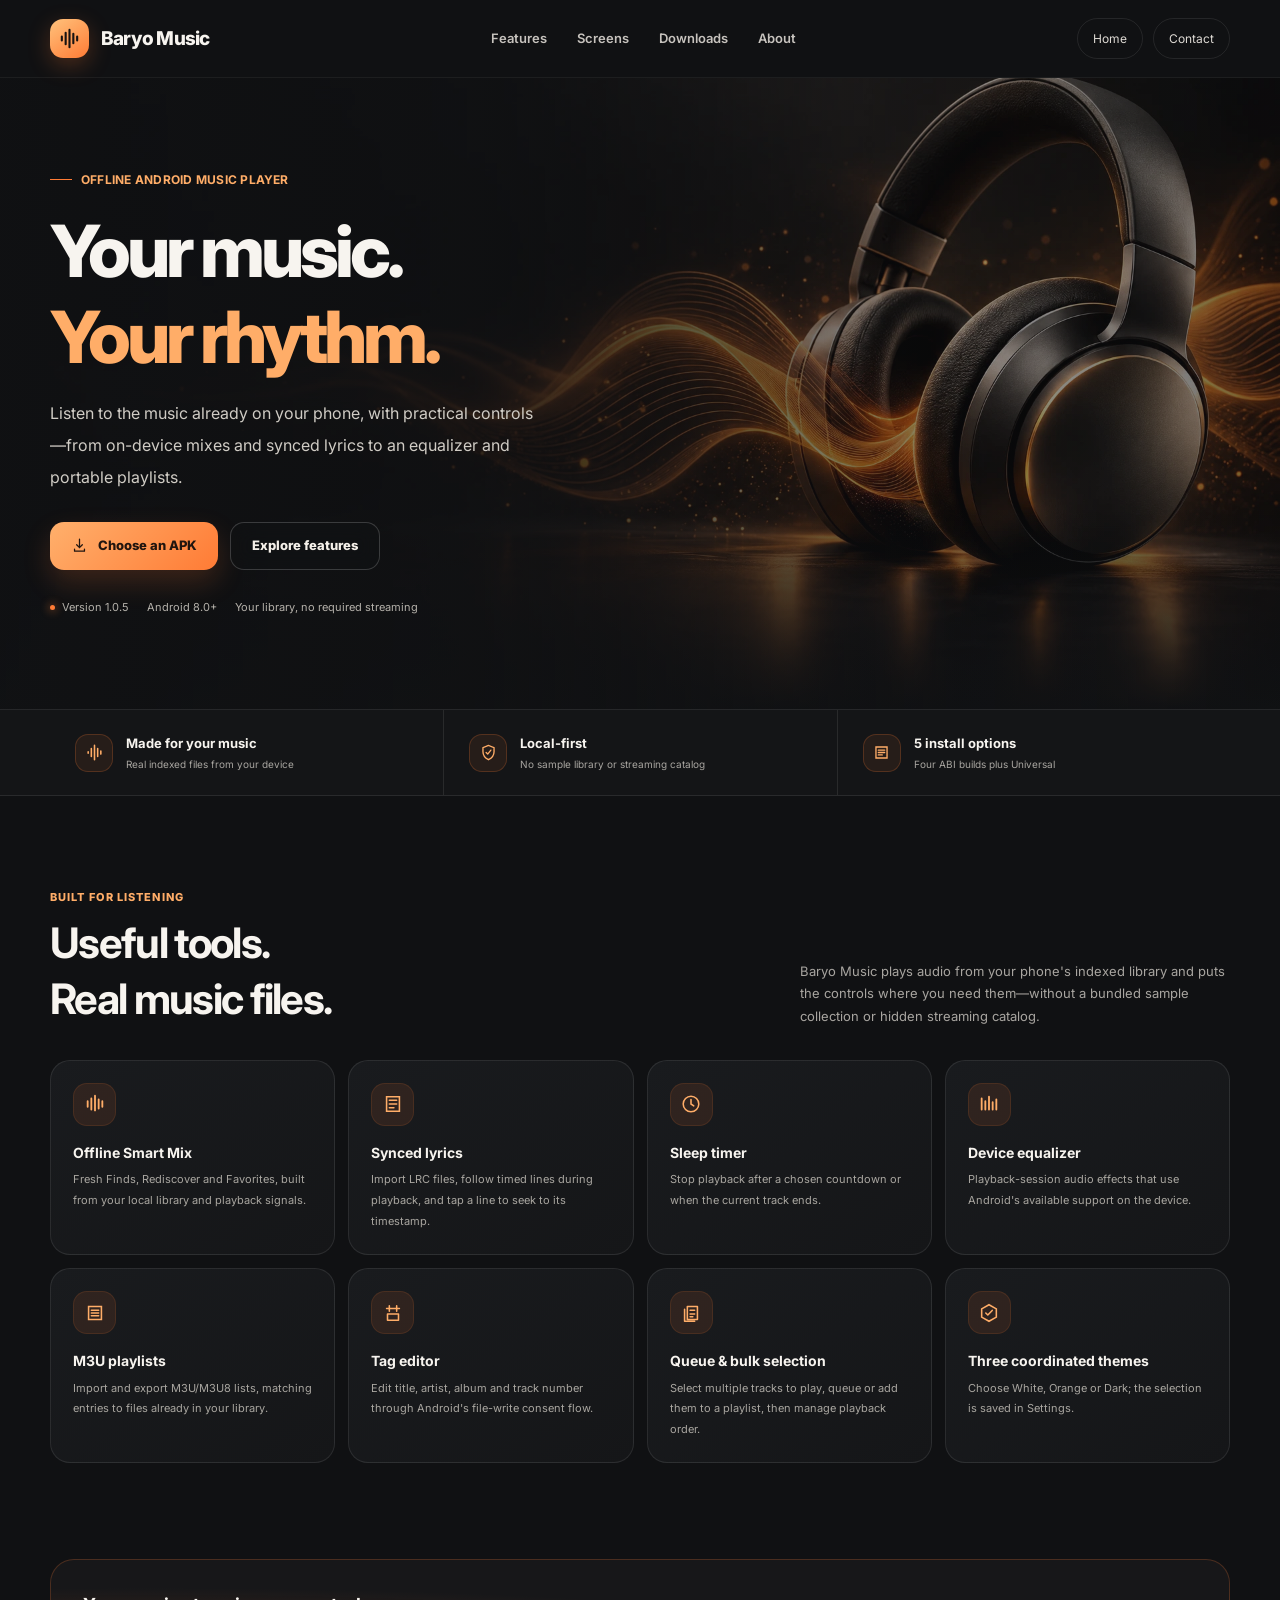
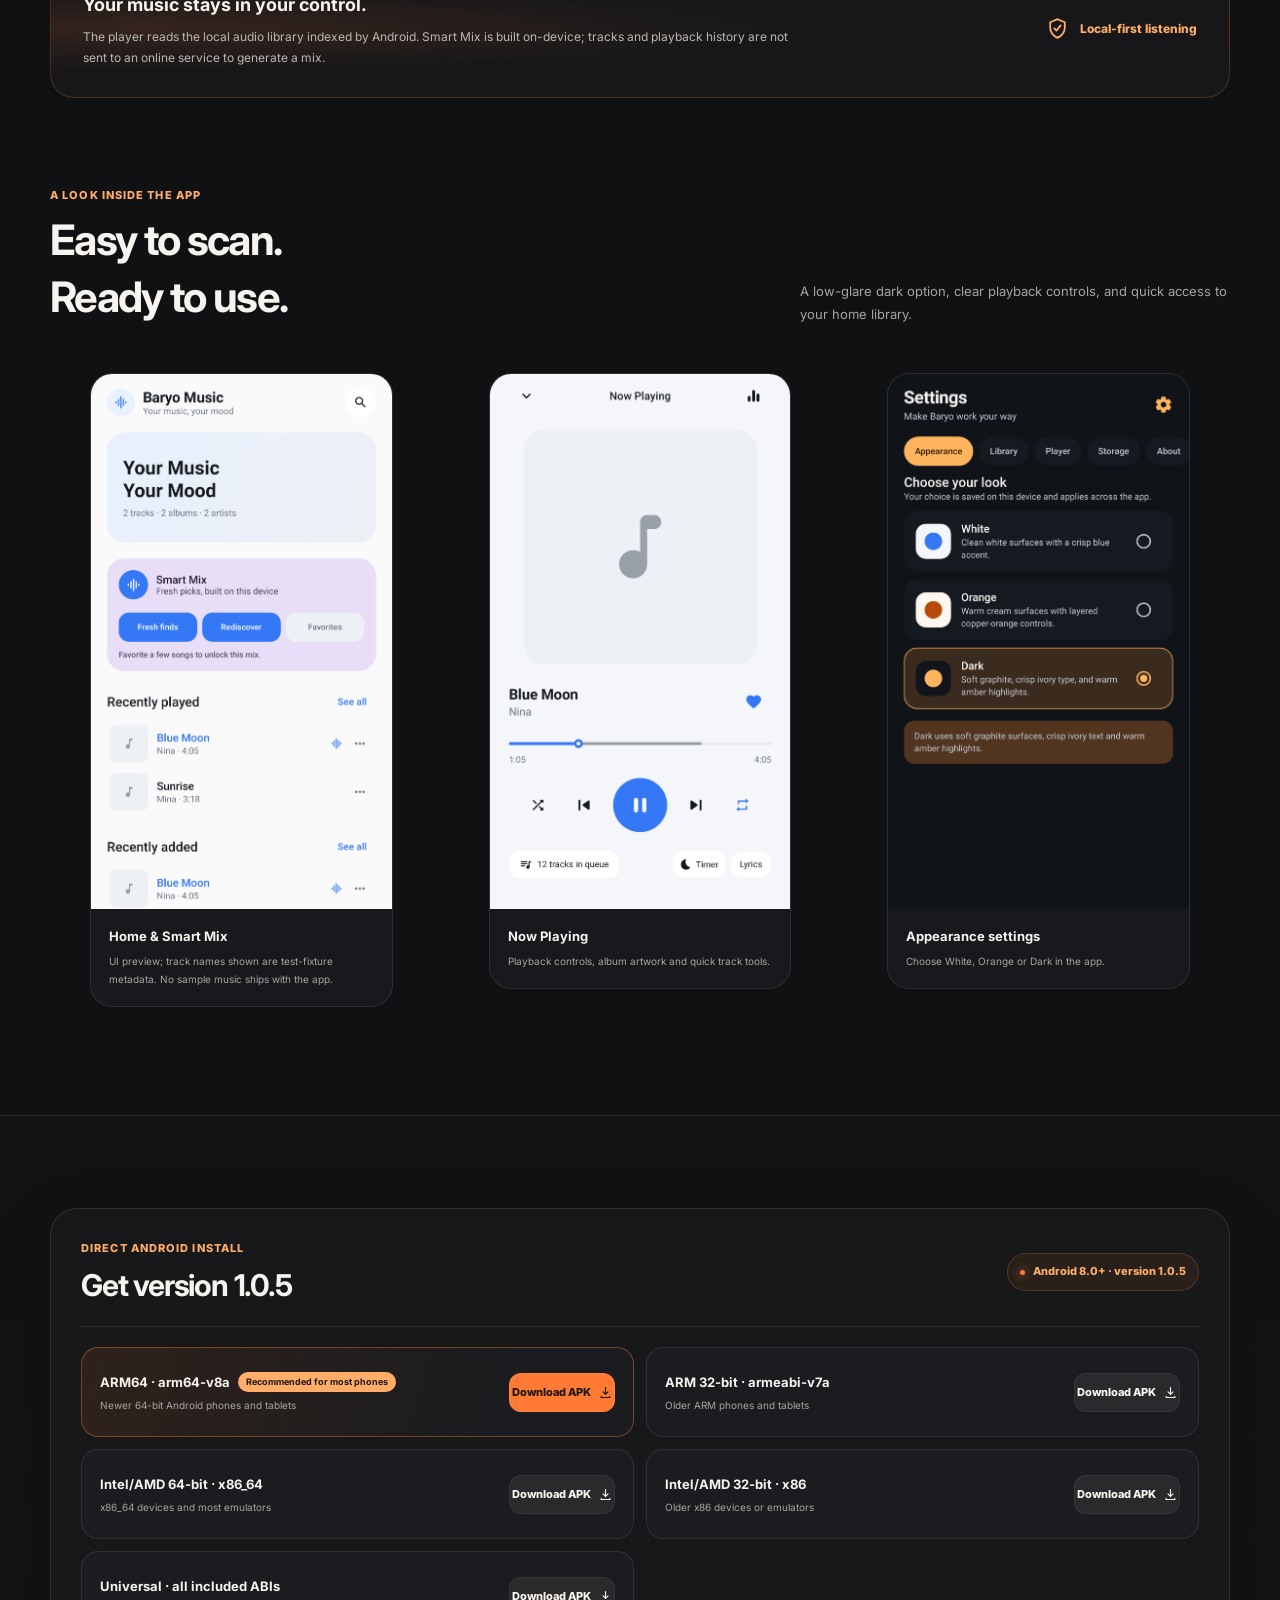
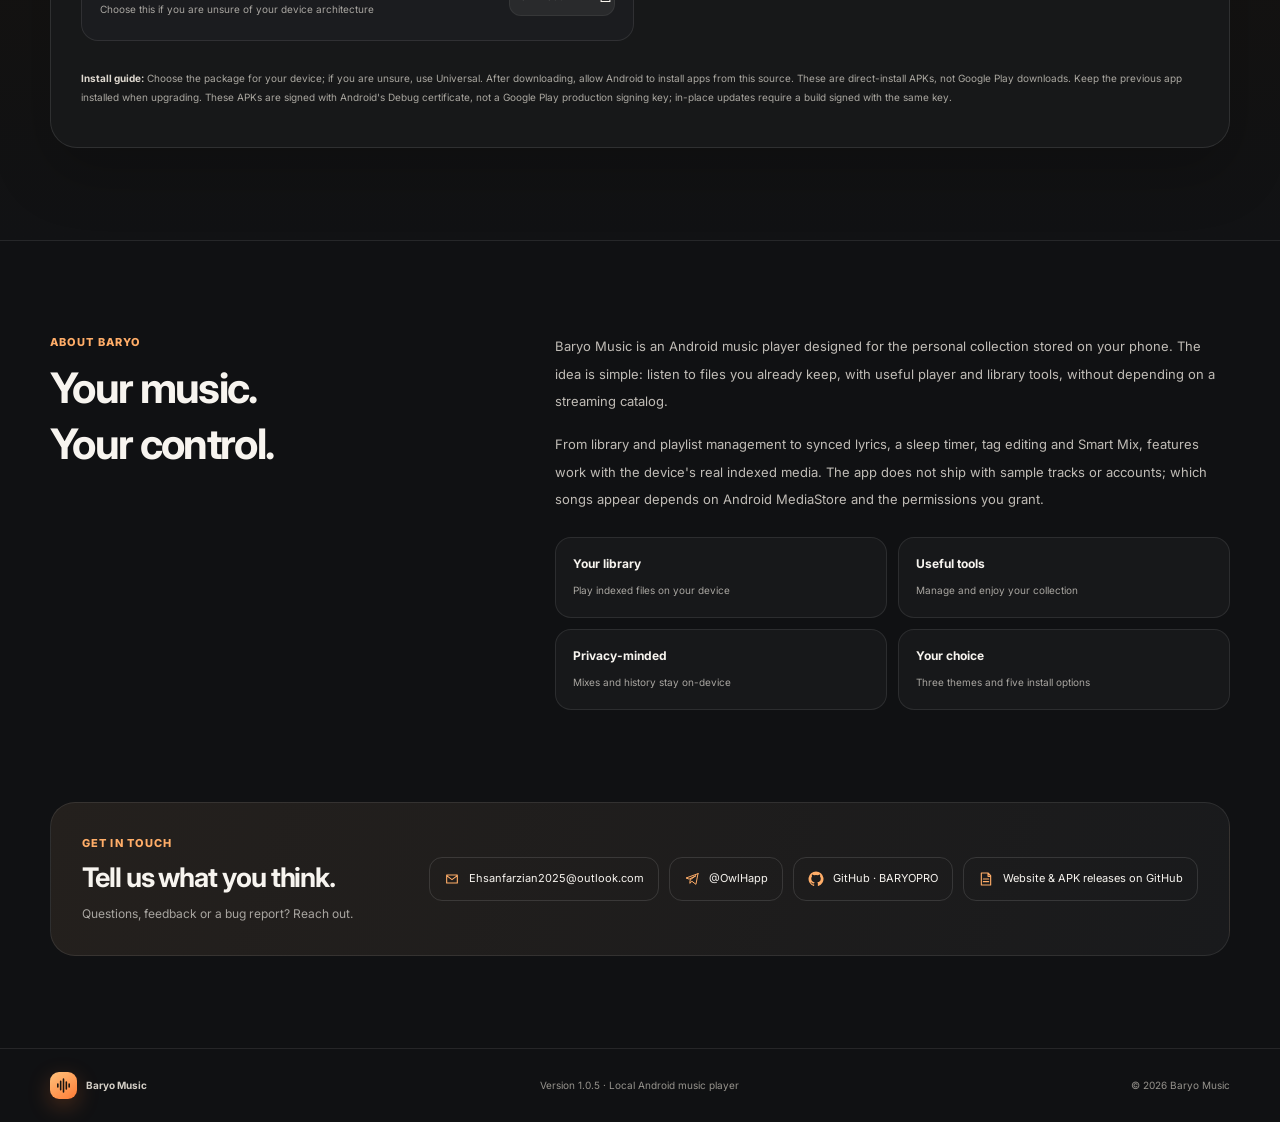
==== commit a2c4e8b7: "docs: update APK download links to v1.0.5" ====
--- a/docs/index.html
+++ b/docs/index.html
@@ -45,7 +45,7 @@
             <a class="button button-primary" href="#downloads"><svg viewBox="0 0 24 24" fill="none" aria-hidden="true"><path d="M12 3v12m0 0 4-4m-4 4-4-4M5 17v3h14v-3" stroke="currentColor" stroke-width="1.8" stroke-linecap="round" stroke-linejoin="round"/></svg>Choose an APK</a>
             <a class="button button-quiet" href="#features">Explore features</a>
           </div>
-          <div class="hero-meta"><span><i class="dot"></i>Version 1.0.4</span><span>Android 8.0+</span><span>Your library, no required streaming</span></div>
+          <div class="hero-meta"><span><i class="dot"></i>Version 1.0.5</span><span>Android 8.0+</span><span>Your library, no required streaming</span></div>
         </div>
       </div>
     </section>
@@ -90,13 +90,13 @@
 
     <section class="downloads" id="downloads" aria-labelledby="downloads-title">
       <div class="shell"><div class="download-panel">
-        <div class="download-top"><div><div class="section-kicker">DIRECT ANDROID INSTALL</div><h2 id="downloads-title">Get version 1.0.4</h2></div><span class="version-pill"><i class="dot"></i>Android 8.0+ · version 1.0.4</span></div>
+        <div class="download-top"><div><div class="section-kicker">DIRECT ANDROID INSTALL</div><h2 id="downloads-title">Get version 1.0.5</h2></div><span class="version-pill"><i class="dot"></i>Android 8.0+ · version 1.0.5</span></div>
         <div class="download-grid">
-          <article class="download-card featured"><div class="download-info"><strong>ARM64 · arm64-v8a <span class="recommended">Recommended for most phones</span></strong><small>Newer 64-bit Android phones and tablets</small></div><a class="download-action" href="https://github.com/BARYOPRO/BaryoMusic/releases/download/v1.0.4/BaryoMusic-1.0.4-arm64-v8a.apk" download aria-label="Download Baryo Music version 1.0.4 for arm64-v8a">Download APK <svg viewBox="0 0 24 24" fill="none" aria-hidden="true"><path d="M12 4v11m0 0 4-4m-4 4-4-4M5 18v2h14v-2" stroke="currentColor" stroke-width="1.8" stroke-linecap="round" stroke-linejoin="round"/></svg></a></article>
-          <article class="download-card"><div class="download-info"><strong>ARM 32-bit · armeabi-v7a</strong><small>Older ARM phones and tablets</small></div><a class="download-action" href="https://github.com/BARYOPRO/BaryoMusic/releases/download/v1.0.4/BaryoMusic-1.0.4-armeabi-v7a.apk" download aria-label="Download Baryo Music version 1.0.4 for armeabi-v7a">Download APK <svg viewBox="0 0 24 24" fill="none" aria-hidden="true"><path d="M12 4v11m0 0 4-4m-4 4-4-4M5 18v2h14v-2" stroke="currentColor" stroke-width="1.8" stroke-linecap="round" stroke-linejoin="round"/></svg></a></article>
-          <article class="download-card"><div class="download-info"><strong>Intel/AMD 64-bit · x86_64</strong><small>x86_64 devices and most emulators</small></div><a class="download-action" href="https://github.com/BARYOPRO/BaryoMusic/releases/download/v1.0.4/BaryoMusic-1.0.4-x86_64.apk" download aria-label="Download Baryo Music version 1.0.4 for x86_64">Download APK <svg viewBox="0 0 24 24" fill="none" aria-hidden="true"><path d="M12 4v11m0 0 4-4m-4 4-4-4M5 18v2h14v-2" stroke="currentColor" stroke-width="1.8" stroke-linecap="round" stroke-linejoin="round"/></svg></a></article>
-          <article class="download-card"><div class="download-info"><strong>Intel/AMD 32-bit · x86</strong><small>Older x86 devices or emulators</small></div><a class="download-action" href="https://github.com/BARYOPRO/BaryoMusic/releases/download/v1.0.4/BaryoMusic-1.0.4-x86.apk" download aria-label="Download Baryo Music version 1.0.4 for x86">Download APK <svg viewBox="0 0 24 24" fill="none" aria-hidden="true"><path d="M12 4v11m0 0 4-4m-4 4-4-4M5 18v2h14v-2" stroke="currentColor" stroke-width="1.8" stroke-linecap="round" stroke-linejoin="round"/></svg></a></article>
-          <article class="download-card"><div class="download-info"><strong>Universal · all included ABIs</strong><small>Choose this if you are unsure of your device architecture</small></div><a class="download-action" href="https://github.com/BARYOPRO/BaryoMusic/releases/download/v1.0.4/BaryoMusic-1.0.4-universal.apk" download aria-label="Download the universal Baryo Music version 1.0.4 APK">Download APK <svg viewBox="0 0 24 24" fill="none" aria-hidden="true"><path d="M12 4v11m0 0 4-4m-4 4-4-4M5 18v2h14v-2" stroke="currentColor" stroke-width="1.8" stroke-linecap="round" stroke-linejoin="round"/></svg></a></article>
+          <article class="download-card featured"><div class="download-info"><strong>ARM64 · arm64-v8a <span class="recommended">Recommended for most phones</span></strong><small>Newer 64-bit Android phones and tablets</small></div><a class="download-action" href="https://github.com/BARYOPRO/BaryoMusic/releases/download/v1.0.5/BaryoMusic-1.0.5-arm64-v8a.apk" download aria-label="Download Baryo Music version 1.0.5 for arm64-v8a">Download APK <svg viewBox="0 0 24 24" fill="none" aria-hidden="true"><path d="M12 4v11m0 0 4-4m-4 4-4-4M5 18v2h14v-2" stroke="currentColor" stroke-width="1.8" stroke-linecap="round" stroke-linejoin="round"/></svg></a></article>
+          <article class="download-card"><div class="download-info"><strong>ARM 32-bit · armeabi-v7a</strong><small>Older ARM phones and tablets</small></div><a class="download-action" href="https://github.com/BARYOPRO/BaryoMusic/releases/download/v1.0.5/BaryoMusic-1.0.5-armeabi-v7a.apk" download aria-label="Download Baryo Music version 1.0.5 for armeabi-v7a">Download APK <svg viewBox="0 0 24 24" fill="none" aria-hidden="true"><path d="M12 4v11m0 0 4-4m-4 4-4-4M5 18v2h14v-2" stroke="currentColor" stroke-width="1.8" stroke-linecap="round" stroke-linejoin="round"/></svg></a></article>
+          <article class="download-card"><div class="download-info"><strong>Intel/AMD 64-bit · x86_64</strong><small>x86_64 devices and most emulators</small></div><a class="download-action" href="https://github.com/BARYOPRO/BaryoMusic/releases/download/v1.0.5/BaryoMusic-1.0.5-x86_64.apk" download aria-label="Download Baryo Music version 1.0.5 for x86_64">Download APK <svg viewBox="0 0 24 24" fill="none" aria-hidden="true"><path d="M12 4v11m0 0 4-4m-4 4-4-4M5 18v2h14v-2" stroke="currentColor" stroke-width="1.8" stroke-linecap="round" stroke-linejoin="round"/></svg></a></article>
+          <article class="download-card"><div class="download-info"><strong>Intel/AMD 32-bit · x86</strong><small>Older x86 devices or emulators</small></div><a class="download-action" href="https://github.com/BARYOPRO/BaryoMusic/releases/download/v1.0.5/BaryoMusic-1.0.5-x86.apk" download aria-label="Download Baryo Music version 1.0.5 for x86">Download APK <svg viewBox="0 0 24 24" fill="none" aria-hidden="true"><path d="M12 4v11m0 0 4-4m-4 4-4-4M5 18v2h14v-2" stroke="currentColor" stroke-width="1.8" stroke-linecap="round" stroke-linejoin="round"/></svg></a></article>
+          <article class="download-card"><div class="download-info"><strong>Universal · all included ABIs</strong><small>Choose this if you are unsure of your device architecture</small></div><a class="download-action" href="https://github.com/BARYOPRO/BaryoMusic/releases/download/v1.0.5/BaryoMusic-1.0.5-universal.apk" download aria-label="Download the universal Baryo Music version 1.0.5 APK">Download APK <svg viewBox="0 0 24 24" fill="none" aria-hidden="true"><path d="M12 4v11m0 0 4-4m-4 4-4-4M5 18v2h14v-2" stroke="currentColor" stroke-width="1.8" stroke-linecap="round" stroke-linejoin="round"/></svg></a></article>
         </div>
         <p class="download-note"><strong>Install guide:</strong> Choose the package for your device; if you are unsure, use Universal. After downloading, allow Android to install apps from this source. These are direct-install APKs, not Google Play downloads. Keep the previous app installed when upgrading. These APKs are signed with Android's Debug certificate, not a Google Play production signing key; in-place updates require a build signed with the same key.</p>
       </div></div>
@@ -115,7 +115,7 @@
     </section>
   </main>
 
-  <footer><div class="footer-inner shell"><a class="footer-brand" href="#top"><span class="brand-mark" aria-hidden="true"><svg viewBox="0 0 24 24" fill="none"><path d="M4 10v4M8 6v12M12 3v18M16 7v10M20 10v4" stroke="currentColor" stroke-width="2.2" stroke-linecap="round"/></svg></span>Baryo Music</a><span>Version 1.0.4 · Local Android music player</span><span>© 2026 Baryo Music</span></div></footer>
-  <a class="button button-primary mobile-cta" href="#downloads">Get version 1.0.4</a>
+  <footer><div class="footer-inner shell"><a class="footer-brand" href="#top"><span class="brand-mark" aria-hidden="true"><svg viewBox="0 0 24 24" fill="none"><path d="M4 10v4M8 6v12M12 3v18M16 7v10M20 10v4" stroke="currentColor" stroke-width="2.2" stroke-linecap="round"/></svg></span>Baryo Music</a><span>Version 1.0.5 · Local Android music player</span><span>© 2026 Baryo Music</span></div></footer>
+  <a class="button button-primary mobile-cta" href="#downloads">Get version 1.0.5</a>
 </body>
 </html>
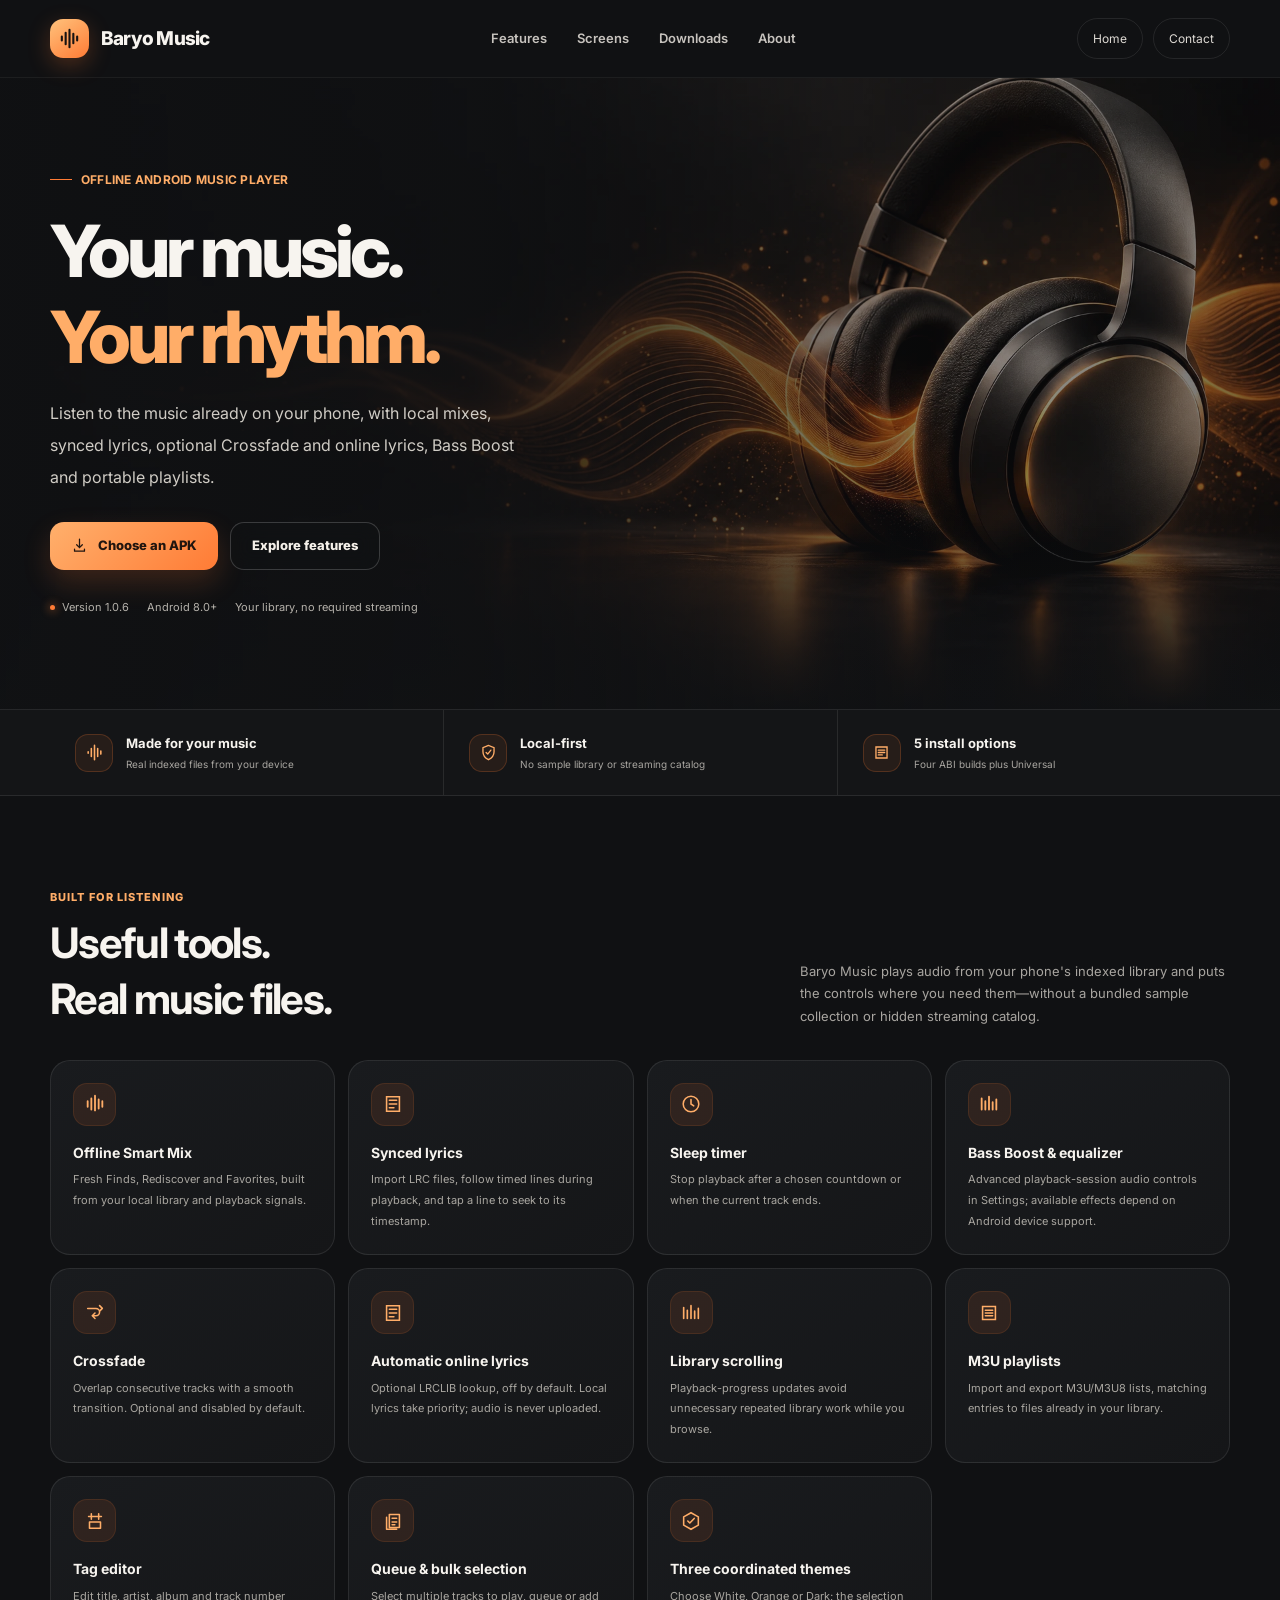
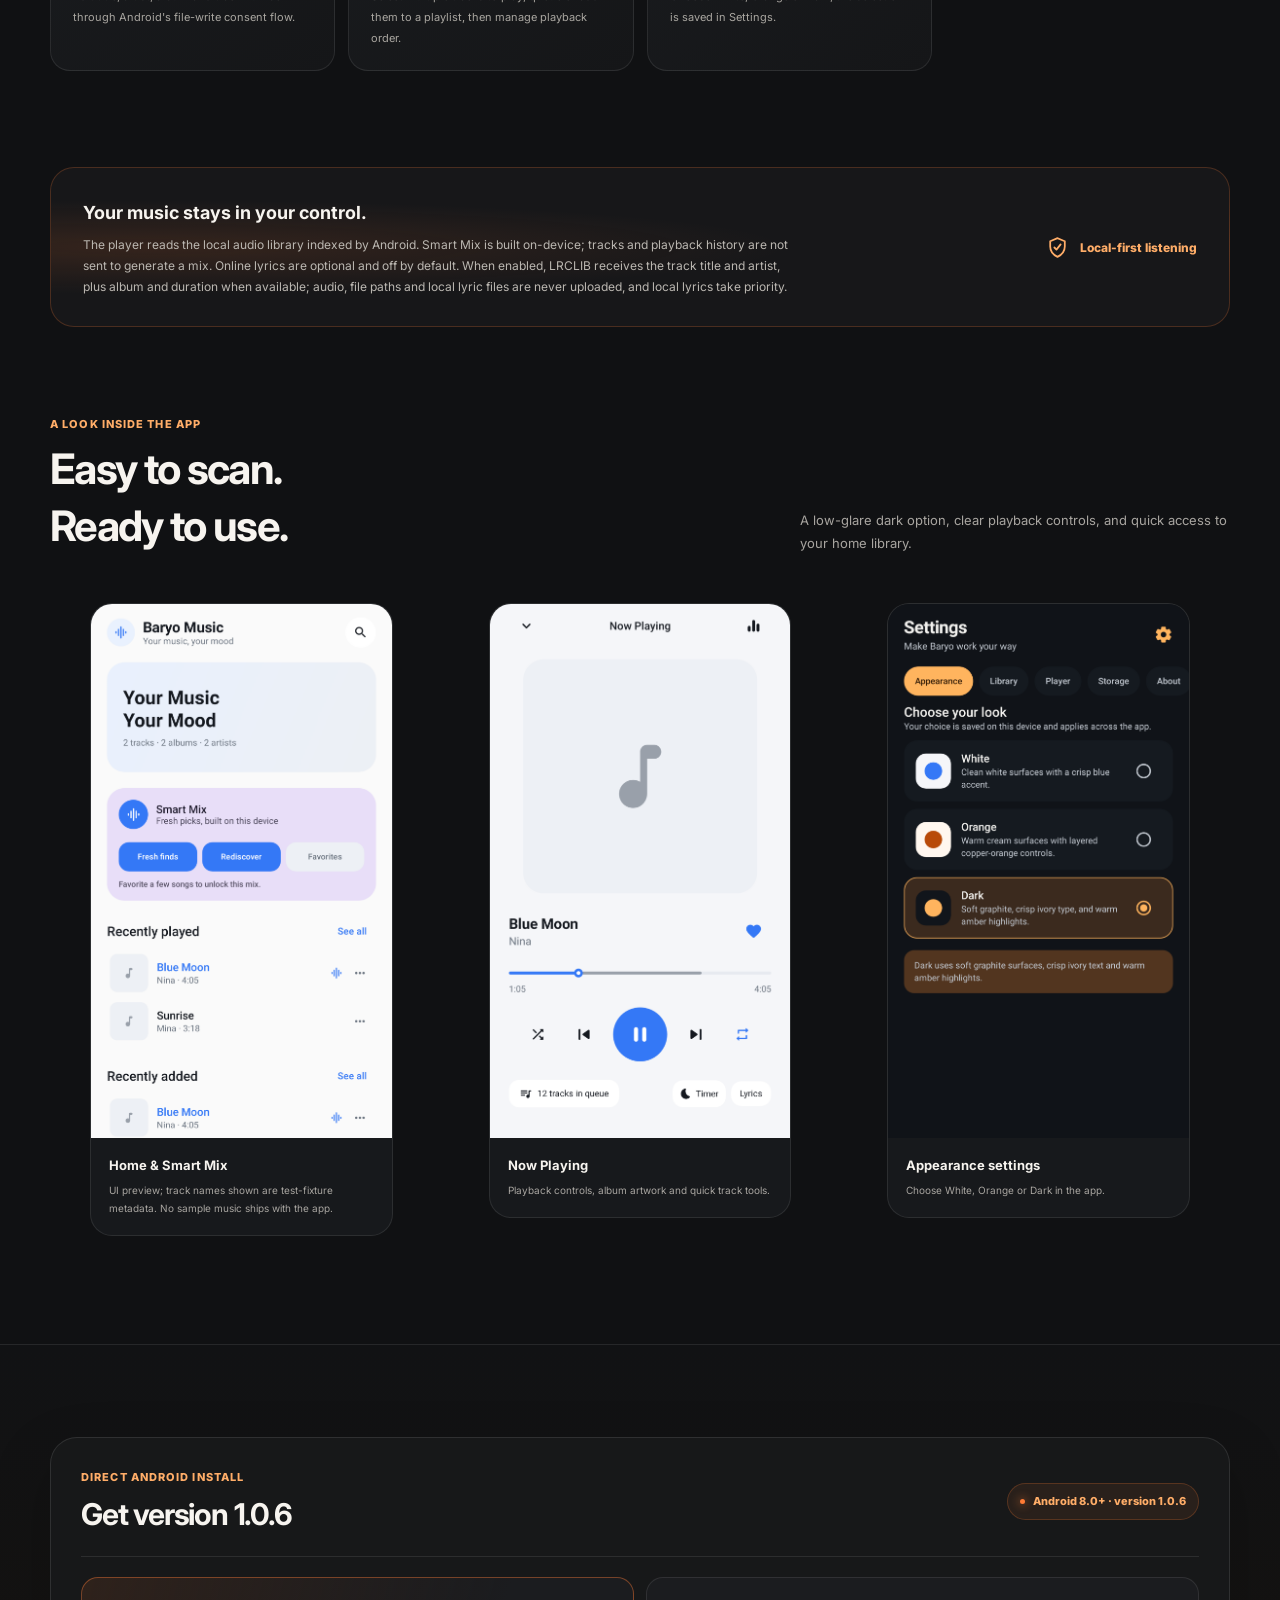
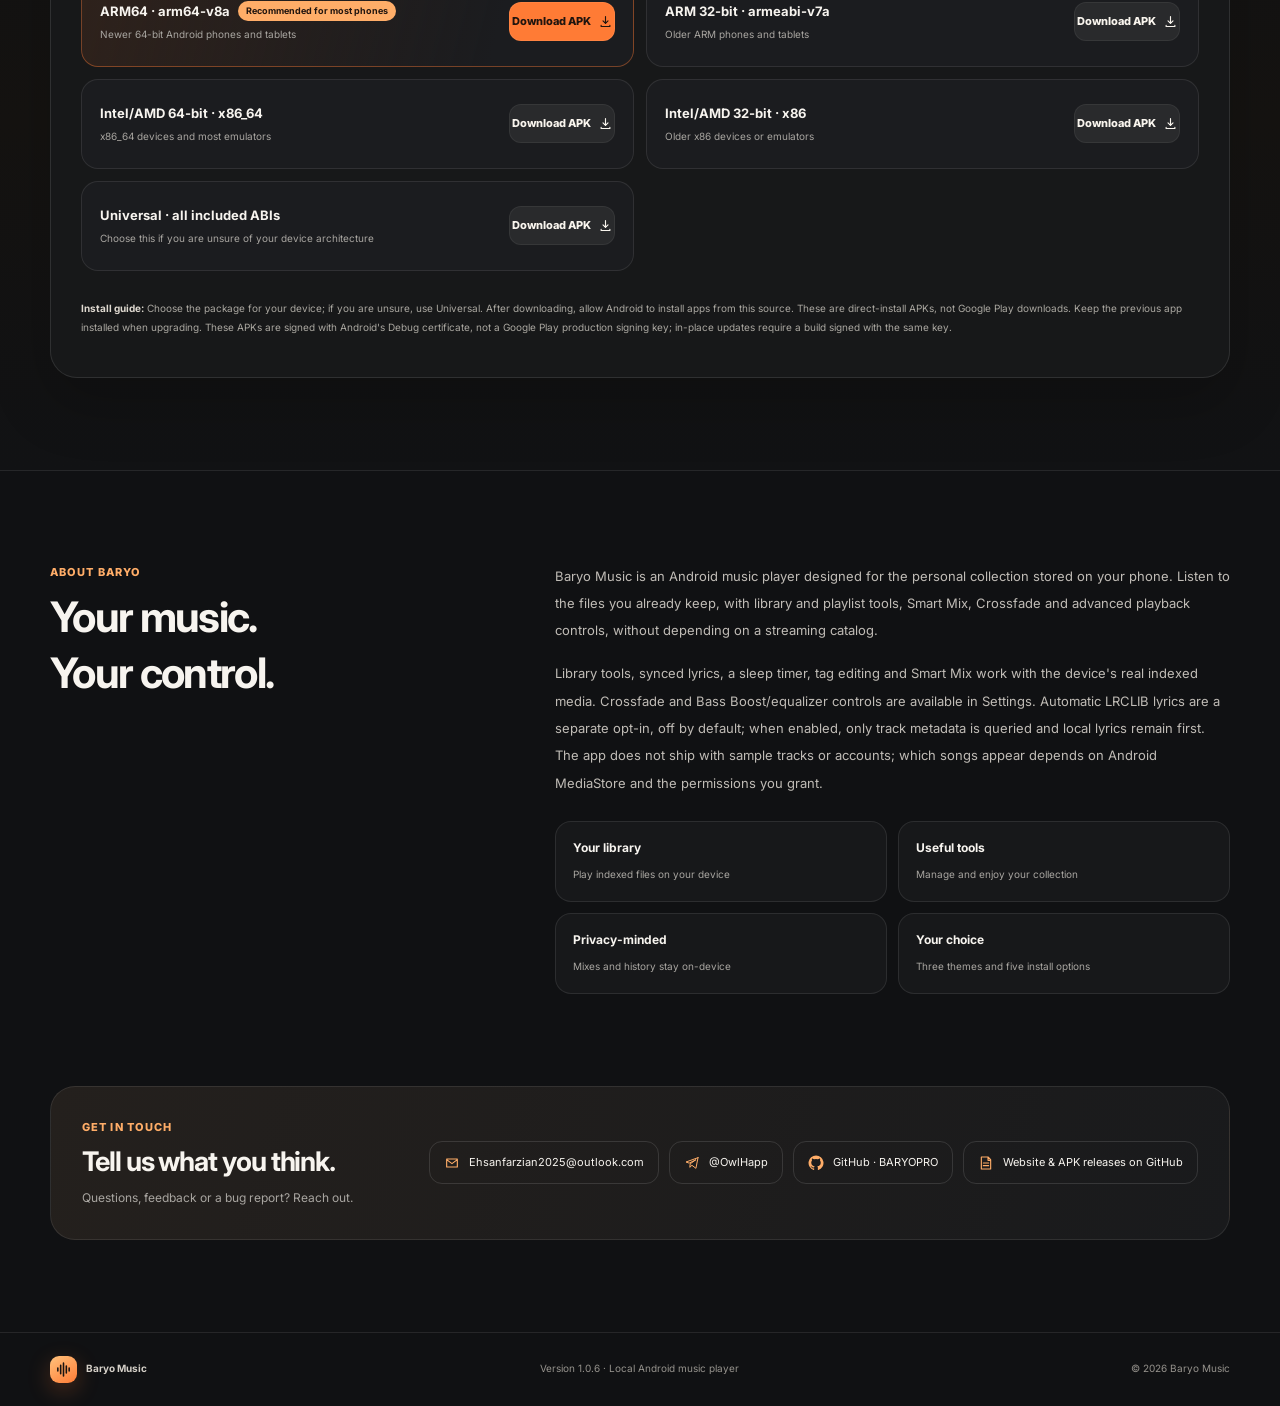
==== commit a355a6ee: "Update Baryo Music public pages for v1.0.6" ====
--- a/docs/index.html
+++ b/docs/index.html
@@ -5,17 +5,17 @@
   <meta name="viewport" content="width=device-width, initial-scale=1">
   <meta name="theme-color" content="#111214">
   <title>Baryo Music — Offline Android Music Player</title>
-  <meta name="description" content="Baryo Music is an offline-first Android player for your local library, with Smart Mix, synced lyrics, a sleep timer, tag editing, and portable playlists.">
+  <meta name="description" content="Baryo Music is a local-first Android player with optional Crossfade and online lyrics, Bass Boost, an equalizer, Smart Mix and playlist tools.">
   <meta name="keywords" content="Baryo Music, Android music player, offline music player, local music library, Smart Mix, M3U playlists">
   <meta property="og:type" content="website">
   <meta property="og:site_name" content="Baryo Music">
   <meta property="og:title" content="Baryo Music — Your music. Your rhythm.">
-  <meta property="og:description" content="A local-first Android music player for the songs you already own, with practical tools and no required streaming catalog.">
-  <meta property="og:image" content="media/baryo-music-poster.webp">
+  <meta property="og:description" content="A local-first Android music player with optional Crossfade and LRCLIB lyrics, Bass Boost, an equalizer and no required streaming catalog.">
+  <meta property="og:image" content="https://raw.githubusercontent.com/BARYOPRO/BaryoMusic/main/docs/media/baryo-music-poster.webp">
   <meta name="twitter:card" content="summary_large_image">
   <meta name="twitter:title" content="Baryo Music — Offline Android Music Player">
   <meta name="twitter:description" content="Your library, your controls. Listen locally, with no required streaming catalog.">
-  <meta name="twitter:image" content="media/baryo-music-poster.webp">
+  <meta name="twitter:image" content="https://raw.githubusercontent.com/BARYOPRO/BaryoMusic/main/docs/media/baryo-music-poster.webp">
   <link rel="icon" href="favicon.svg" type="image/svg+xml">
   <link rel="preconnect" href="https://fonts.googleapis.com">
   <link rel="preconnect" href="https://fonts.gstatic.com" crossorigin>
@@ -40,12 +40,12 @@
         <div class="hero-copy">
           <div class="eyebrow">OFFLINE ANDROID MUSIC PLAYER</div>
           <h1 id="hero-title">Your music.<br><span>Your rhythm.</span></h1>
-          <p class="hero-lead">Listen to the music already on your phone, with practical controls—from on-device mixes and synced lyrics to an equalizer and portable playlists.</p>
+          <p class="hero-lead">Listen to the music already on your phone, with local mixes, synced lyrics, optional Crossfade and online lyrics, Bass Boost and portable playlists.</p>
           <div class="hero-buttons">
             <a class="button button-primary" href="#downloads"><svg viewBox="0 0 24 24" fill="none" aria-hidden="true"><path d="M12 3v12m0 0 4-4m-4 4-4-4M5 17v3h14v-3" stroke="currentColor" stroke-width="1.8" stroke-linecap="round" stroke-linejoin="round"/></svg>Choose an APK</a>
             <a class="button button-quiet" href="#features">Explore features</a>
           </div>
-          <div class="hero-meta"><span><i class="dot"></i>Version 1.0.5</span><span>Android 8.0+</span><span>Your library, no required streaming</span></div>
+          <div class="hero-meta"><span><i class="dot"></i>Version 1.0.6</span><span>Android 8.0+</span><span>Your library, no required streaming</span></div>
         </div>
       </div>
     </section>
@@ -67,7 +67,10 @@
         <article class="feature-card"><span class="feature-icon"><svg viewBox="0 0 24 24" fill="none"><path d="M4 15V9m4 9V6m4 13V3m4 14V7m4 8v-6" stroke="currentColor" stroke-width="2" stroke-linecap="round"/></svg></span><h3>Offline Smart Mix</h3><p>Fresh Finds, Rediscover and Favorites, built from your local library and playback signals.</p></article>
         <article class="feature-card"><span class="feature-icon"><svg viewBox="0 0 24 24" fill="none"><path d="M5 4h14v16H5zM8 8h8M8 12h8M8 16h5" stroke="currentColor" stroke-width="1.7" stroke-linecap="round"/></svg></span><h3>Synced lyrics</h3><p>Import LRC files, follow timed lines during playback, and tap a line to seek to its timestamp.</p></article>
         <article class="feature-card"><span class="feature-icon"><svg viewBox="0 0 24 24" fill="none"><circle cx="12" cy="12" r="8.5" stroke="currentColor" stroke-width="1.7"/><path d="M12 7v5l3 2" stroke="currentColor" stroke-width="1.7" stroke-linecap="round"/></svg></span><h3>Sleep timer</h3><p>Stop playback after a chosen countdown or when the current track ends.</p></article>
-        <article class="feature-card"><span class="feature-icon"><svg viewBox="0 0 24 24" fill="none"><path d="M4 18V6m4 12V9m4 9V4m4 14v-8m4 8V7" stroke="currentColor" stroke-width="2" stroke-linecap="round"/></svg></span><h3>Device equalizer</h3><p>Playback-session audio effects that use Android's available support on the device.</p></article>
+        <article class="feature-card"><span class="feature-icon"><svg viewBox="0 0 24 24" fill="none"><path d="M4 18V6m4 12V9m4 9V4m4 14v-8m4 8V7" stroke="currentColor" stroke-width="2" stroke-linecap="round"/></svg></span><h3>Bass Boost &amp; equalizer</h3><p>Advanced playback-session audio controls in Settings; available effects depend on Android device support.</p></article>
+        <article class="feature-card"><span class="feature-icon"><svg viewBox="0 0 24 24" fill="none"><path d="M4 7h9a4 4 0 0 1 0 8H9m0 0 3-3m-3 3 3 3M20 7l-3-3m3 3-3 3" stroke="currentColor" stroke-width="1.7" stroke-linecap="round" stroke-linejoin="round"/></svg></span><h3>Crossfade</h3><p>Overlap consecutive tracks with a smooth transition. Optional and disabled by default.</p></article>
+        <article class="feature-card"><span class="feature-icon"><svg viewBox="0 0 24 24" fill="none"><path d="M5 4h14v16H5zM8 8h8M8 12h8M8 16h5" stroke="currentColor" stroke-width="1.7" stroke-linecap="round"/></svg></span><h3>Automatic online lyrics</h3><p>Optional LRCLIB lookup, off by default. Local lyrics take priority; audio is never uploaded.</p></article>
+        <article class="feature-card"><span class="feature-icon"><svg viewBox="0 0 24 24" fill="none"><path d="M4 18V6m4 12V9m4 9V4m4 14v-8m4 8V7" stroke="currentColor" stroke-width="1.8" stroke-linecap="round"/></svg></span><h3>Library scrolling</h3><p>Playback-progress updates avoid unnecessary repeated library work while you browse.</p></article>
         <article class="feature-card"><span class="feature-icon"><svg viewBox="0 0 24 24" fill="none"><path d="M5 5h14v14H5zM8 9h8M8 12h8M8 15h8" stroke="currentColor" stroke-width="1.7" stroke-linecap="round"/></svg></span><h3>M3U playlists</h3><p>Import and export M3U/M3U8 lists, matching entries to files already in your library.</p></article>
         <article class="feature-card"><span class="feature-icon"><svg viewBox="0 0 24 24" fill="none"><path d="M5 7h14M8 4v6m8-6v6M6 13h12v7H6z" stroke="currentColor" stroke-width="1.7" stroke-linecap="round" stroke-linejoin="round"/></svg></span><h3>Tag editor</h3><p>Edit title, artist, album and track number through Android's file-write consent flow.</p></article>
         <article class="feature-card"><span class="feature-icon"><svg viewBox="0 0 24 24" fill="none"><path d="M8 5h11v14H8zM5 8v13h11M11 9h5m-5 4h5m-5 3h3" stroke="currentColor" stroke-width="1.7" stroke-linecap="round" stroke-linejoin="round"/></svg></span><h3>Queue &amp; bulk selection</h3><p>Select multiple tracks to play, queue or add them to a playlist, then manage playback order.</p></article>
@@ -76,7 +79,7 @@
     </section>
 
     <section class="privacy-band shell" aria-label="Privacy and local library">
-      <div class="privacy-panel"><div><h3>Your music stays in your control.</h3><p>The player reads the local audio library indexed by Android. Smart Mix is built on-device; tracks and playback history are not sent to an online service to generate a mix.</p></div><div class="privacy-badge"><svg viewBox="0 0 24 24" fill="none" aria-hidden="true"><path d="M12 3 5 6v5c0 5 3 8 7 10 4-2 7-5 7-10V6l-7-3Z" stroke="currentColor" stroke-width="1.7"/><path d="m9 12 2 2 4-5" stroke="currentColor" stroke-width="1.7" stroke-linecap="round" stroke-linejoin="round"/></svg>Local-first listening</div></div>
+      <div class="privacy-panel"><div><h3>Your music stays in your control.</h3><p>The player reads the local audio library indexed by Android. Smart Mix is built on-device; tracks and playback history are not sent to generate a mix. Online lyrics are optional and off by default. When enabled, LRCLIB receives the track title and artist, plus album and duration when available; audio, file paths and local lyric files are never uploaded, and local lyrics take priority.</p></div><div class="privacy-badge"><svg viewBox="0 0 24 24" fill="none" aria-hidden="true"><path d="M12 3 5 6v5c0 5 3 8 7 10 4-2 7-5 7-10V6l-7-3Z" stroke="currentColor" stroke-width="1.7"/><path d="m9 12 2 2 4-5" stroke="currentColor" stroke-width="1.7" stroke-linecap="round" stroke-linejoin="round"/></svg>Local-first listening</div></div>
     </section>
 
     <section class="section shell" id="screens" aria-labelledby="screens-title" style="padding-top:0">
@@ -90,20 +93,20 @@
 
     <section class="downloads" id="downloads" aria-labelledby="downloads-title">
       <div class="shell"><div class="download-panel">
-        <div class="download-top"><div><div class="section-kicker">DIRECT ANDROID INSTALL</div><h2 id="downloads-title">Get version 1.0.5</h2></div><span class="version-pill"><i class="dot"></i>Android 8.0+ · version 1.0.5</span></div>
+        <div class="download-top"><div><div class="section-kicker">DIRECT ANDROID INSTALL</div><h2 id="downloads-title">Get version 1.0.6</h2></div><span class="version-pill"><i class="dot"></i>Android 8.0+ · version 1.0.6</span></div>
         <div class="download-grid">
-          <article class="download-card featured"><div class="download-info"><strong>ARM64 · arm64-v8a <span class="recommended">Recommended for most phones</span></strong><small>Newer 64-bit Android phones and tablets</small></div><a class="download-action" href="https://github.com/BARYOPRO/BaryoMusic/releases/download/v1.0.5/BaryoMusic-1.0.5-arm64-v8a.apk" download aria-label="Download Baryo Music version 1.0.5 for arm64-v8a">Download APK <svg viewBox="0 0 24 24" fill="none" aria-hidden="true"><path d="M12 4v11m0 0 4-4m-4 4-4-4M5 18v2h14v-2" stroke="currentColor" stroke-width="1.8" stroke-linecap="round" stroke-linejoin="round"/></svg></a></article>
-          <article class="download-card"><div class="download-info"><strong>ARM 32-bit · armeabi-v7a</strong><small>Older ARM phones and tablets</small></div><a class="download-action" href="https://github.com/BARYOPRO/BaryoMusic/releases/download/v1.0.5/BaryoMusic-1.0.5-armeabi-v7a.apk" download aria-label="Download Baryo Music version 1.0.5 for armeabi-v7a">Download APK <svg viewBox="0 0 24 24" fill="none" aria-hidden="true"><path d="M12 4v11m0 0 4-4m-4 4-4-4M5 18v2h14v-2" stroke="currentColor" stroke-width="1.8" stroke-linecap="round" stroke-linejoin="round"/></svg></a></article>
-          <article class="download-card"><div class="download-info"><strong>Intel/AMD 64-bit · x86_64</strong><small>x86_64 devices and most emulators</small></div><a class="download-action" href="https://github.com/BARYOPRO/BaryoMusic/releases/download/v1.0.5/BaryoMusic-1.0.5-x86_64.apk" download aria-label="Download Baryo Music version 1.0.5 for x86_64">Download APK <svg viewBox="0 0 24 24" fill="none" aria-hidden="true"><path d="M12 4v11m0 0 4-4m-4 4-4-4M5 18v2h14v-2" stroke="currentColor" stroke-width="1.8" stroke-linecap="round" stroke-linejoin="round"/></svg></a></article>
-          <article class="download-card"><div class="download-info"><strong>Intel/AMD 32-bit · x86</strong><small>Older x86 devices or emulators</small></div><a class="download-action" href="https://github.com/BARYOPRO/BaryoMusic/releases/download/v1.0.5/BaryoMusic-1.0.5-x86.apk" download aria-label="Download Baryo Music version 1.0.5 for x86">Download APK <svg viewBox="0 0 24 24" fill="none" aria-hidden="true"><path d="M12 4v11m0 0 4-4m-4 4-4-4M5 18v2h14v-2" stroke="currentColor" stroke-width="1.8" stroke-linecap="round" stroke-linejoin="round"/></svg></a></article>
-          <article class="download-card"><div class="download-info"><strong>Universal · all included ABIs</strong><small>Choose this if you are unsure of your device architecture</small></div><a class="download-action" href="https://github.com/BARYOPRO/BaryoMusic/releases/download/v1.0.5/BaryoMusic-1.0.5-universal.apk" download aria-label="Download the universal Baryo Music version 1.0.5 APK">Download APK <svg viewBox="0 0 24 24" fill="none" aria-hidden="true"><path d="M12 4v11m0 0 4-4m-4 4-4-4M5 18v2h14v-2" stroke="currentColor" stroke-width="1.8" stroke-linecap="round" stroke-linejoin="round"/></svg></a></article>
+          <article class="download-card featured"><div class="download-info"><strong>ARM64 · arm64-v8a <span class="recommended">Recommended for most phones</span></strong><small>Newer 64-bit Android phones and tablets</small></div><a class="download-action" href="https://github.com/BARYOPRO/BaryoMusic/releases/download/v1.0.6/BaryoMusic-1.0.6-arm64-v8a.apk" download aria-label="Download Baryo Music version 1.0.6 for arm64-v8a">Download APK <svg viewBox="0 0 24 24" fill="none" aria-hidden="true"><path d="M12 4v11m0 0 4-4m-4 4-4-4M5 18v2h14v-2" stroke="currentColor" stroke-width="1.8" stroke-linecap="round" stroke-linejoin="round"/></svg></a></article>
+          <article class="download-card"><div class="download-info"><strong>ARM 32-bit · armeabi-v7a</strong><small>Older ARM phones and tablets</small></div><a class="download-action" href="https://github.com/BARYOPRO/BaryoMusic/releases/download/v1.0.6/BaryoMusic-1.0.6-armeabi-v7a.apk" download aria-label="Download Baryo Music version 1.0.6 for armeabi-v7a">Download APK <svg viewBox="0 0 24 24" fill="none" aria-hidden="true"><path d="M12 4v11m0 0 4-4m-4 4-4-4M5 18v2h14v-2" stroke="currentColor" stroke-width="1.8" stroke-linecap="round" stroke-linejoin="round"/></svg></a></article>
+          <article class="download-card"><div class="download-info"><strong>Intel/AMD 64-bit · x86_64</strong><small>x86_64 devices and most emulators</small></div><a class="download-action" href="https://github.com/BARYOPRO/BaryoMusic/releases/download/v1.0.6/BaryoMusic-1.0.6-x86_64.apk" download aria-label="Download Baryo Music version 1.0.6 for x86_64">Download APK <svg viewBox="0 0 24 24" fill="none" aria-hidden="true"><path d="M12 4v11m0 0 4-4m-4 4-4-4M5 18v2h14v-2" stroke="currentColor" stroke-width="1.8" stroke-linecap="round" stroke-linejoin="round"/></svg></a></article>
+          <article class="download-card"><div class="download-info"><strong>Intel/AMD 32-bit · x86</strong><small>Older x86 devices or emulators</small></div><a class="download-action" href="https://github.com/BARYOPRO/BaryoMusic/releases/download/v1.0.6/BaryoMusic-1.0.6-x86.apk" download aria-label="Download Baryo Music version 1.0.6 for x86">Download APK <svg viewBox="0 0 24 24" fill="none" aria-hidden="true"><path d="M12 4v11m0 0 4-4m-4 4-4-4M5 18v2h14v-2" stroke="currentColor" stroke-width="1.8" stroke-linecap="round" stroke-linejoin="round"/></svg></a></article>
+          <article class="download-card"><div class="download-info"><strong>Universal · all included ABIs</strong><small>Choose this if you are unsure of your device architecture</small></div><a class="download-action" href="https://github.com/BARYOPRO/BaryoMusic/releases/download/v1.0.6/BaryoMusic-1.0.6-universal.apk" download aria-label="Download the universal Baryo Music version 1.0.6 APK">Download APK <svg viewBox="0 0 24 24" fill="none" aria-hidden="true"><path d="M12 4v11m0 0 4-4m-4 4-4-4M5 18v2h14v-2" stroke="currentColor" stroke-width="1.8" stroke-linecap="round" stroke-linejoin="round"/></svg></a></article>
         </div>
         <p class="download-note"><strong>Install guide:</strong> Choose the package for your device; if you are unsure, use Universal. After downloading, allow Android to install apps from this source. These are direct-install APKs, not Google Play downloads. Keep the previous app installed when upgrading. These APKs are signed with Android's Debug certificate, not a Google Play production signing key; in-place updates require a build signed with the same key.</p>
       </div></div>
     </section>
 
     <section class="section shell" id="about" aria-labelledby="about-title">
-      <div class="about-grid"><div class="about-title"><div class="section-kicker">ABOUT BARYO</div><h2 id="about-title">Your music.<br>Your control.</h2></div><div class="about-copy"><p>Baryo Music is an Android music player designed for the personal collection stored on your phone. The idea is simple: listen to files you already keep, with useful player and library tools, without depending on a streaming catalog.</p><p>From library and playlist management to synced lyrics, a sleep timer, tag editing and Smart Mix, features work with the device's real indexed media. The app does not ship with sample tracks or accounts; which songs appear depends on Android MediaStore and the permissions you grant.</p><div class="about-values"><div class="value"><strong>Your library</strong><span>Play indexed files on your device</span></div><div class="value"><strong>Useful tools</strong><span>Manage and enjoy your collection</span></div><div class="value"><strong>Privacy-minded</strong><span>Mixes and history stay on-device</span></div><div class="value"><strong>Your choice</strong><span>Three themes and five install options</span></div></div></div></div>
+      <div class="about-grid"><div class="about-title"><div class="section-kicker">ABOUT BARYO</div><h2 id="about-title">Your music.<br>Your control.</h2></div><div class="about-copy"><p>Baryo Music is an Android music player designed for the personal collection stored on your phone. Listen to the files you already keep, with library and playlist tools, Smart Mix, Crossfade and advanced playback controls, without depending on a streaming catalog.</p><p>Library tools, synced lyrics, a sleep timer, tag editing and Smart Mix work with the device's real indexed media. Crossfade and Bass Boost/equalizer controls are available in Settings. Automatic LRCLIB lyrics are a separate opt-in, off by default; when enabled, only track metadata is queried and local lyrics remain first. The app does not ship with sample tracks or accounts; which songs appear depends on Android MediaStore and the permissions you grant.</p><div class="about-values"><div class="value"><strong>Your library</strong><span>Play indexed files on your device</span></div><div class="value"><strong>Useful tools</strong><span>Manage and enjoy your collection</span></div><div class="value"><strong>Privacy-minded</strong><span>Mixes and history stay on-device</span></div><div class="value"><strong>Your choice</strong><span>Three themes and five install options</span></div></div></div></div>
     </section>
 
     <section class="contact-section shell" id="contact" aria-labelledby="contact-title">
@@ -115,7 +118,7 @@
     </section>
   </main>
 
-  <footer><div class="footer-inner shell"><a class="footer-brand" href="#top"><span class="brand-mark" aria-hidden="true"><svg viewBox="0 0 24 24" fill="none"><path d="M4 10v4M8 6v12M12 3v18M16 7v10M20 10v4" stroke="currentColor" stroke-width="2.2" stroke-linecap="round"/></svg></span>Baryo Music</a><span>Version 1.0.5 · Local Android music player</span><span>© 2026 Baryo Music</span></div></footer>
-  <a class="button button-primary mobile-cta" href="#downloads">Get version 1.0.5</a>
+  <footer><div class="footer-inner shell"><a class="footer-brand" href="#top"><span class="brand-mark" aria-hidden="true"><svg viewBox="0 0 24 24" fill="none"><path d="M4 10v4M8 6v12M12 3v18M16 7v10M20 10v4" stroke="currentColor" stroke-width="2.2" stroke-linecap="round"/></svg></span>Baryo Music</a><span>Version 1.0.6 · Local Android music player</span><span>© 2026 Baryo Music</span></div></footer>
+  <a class="button button-primary mobile-cta" href="#downloads">Get version 1.0.6</a>
 </body>
 </html>
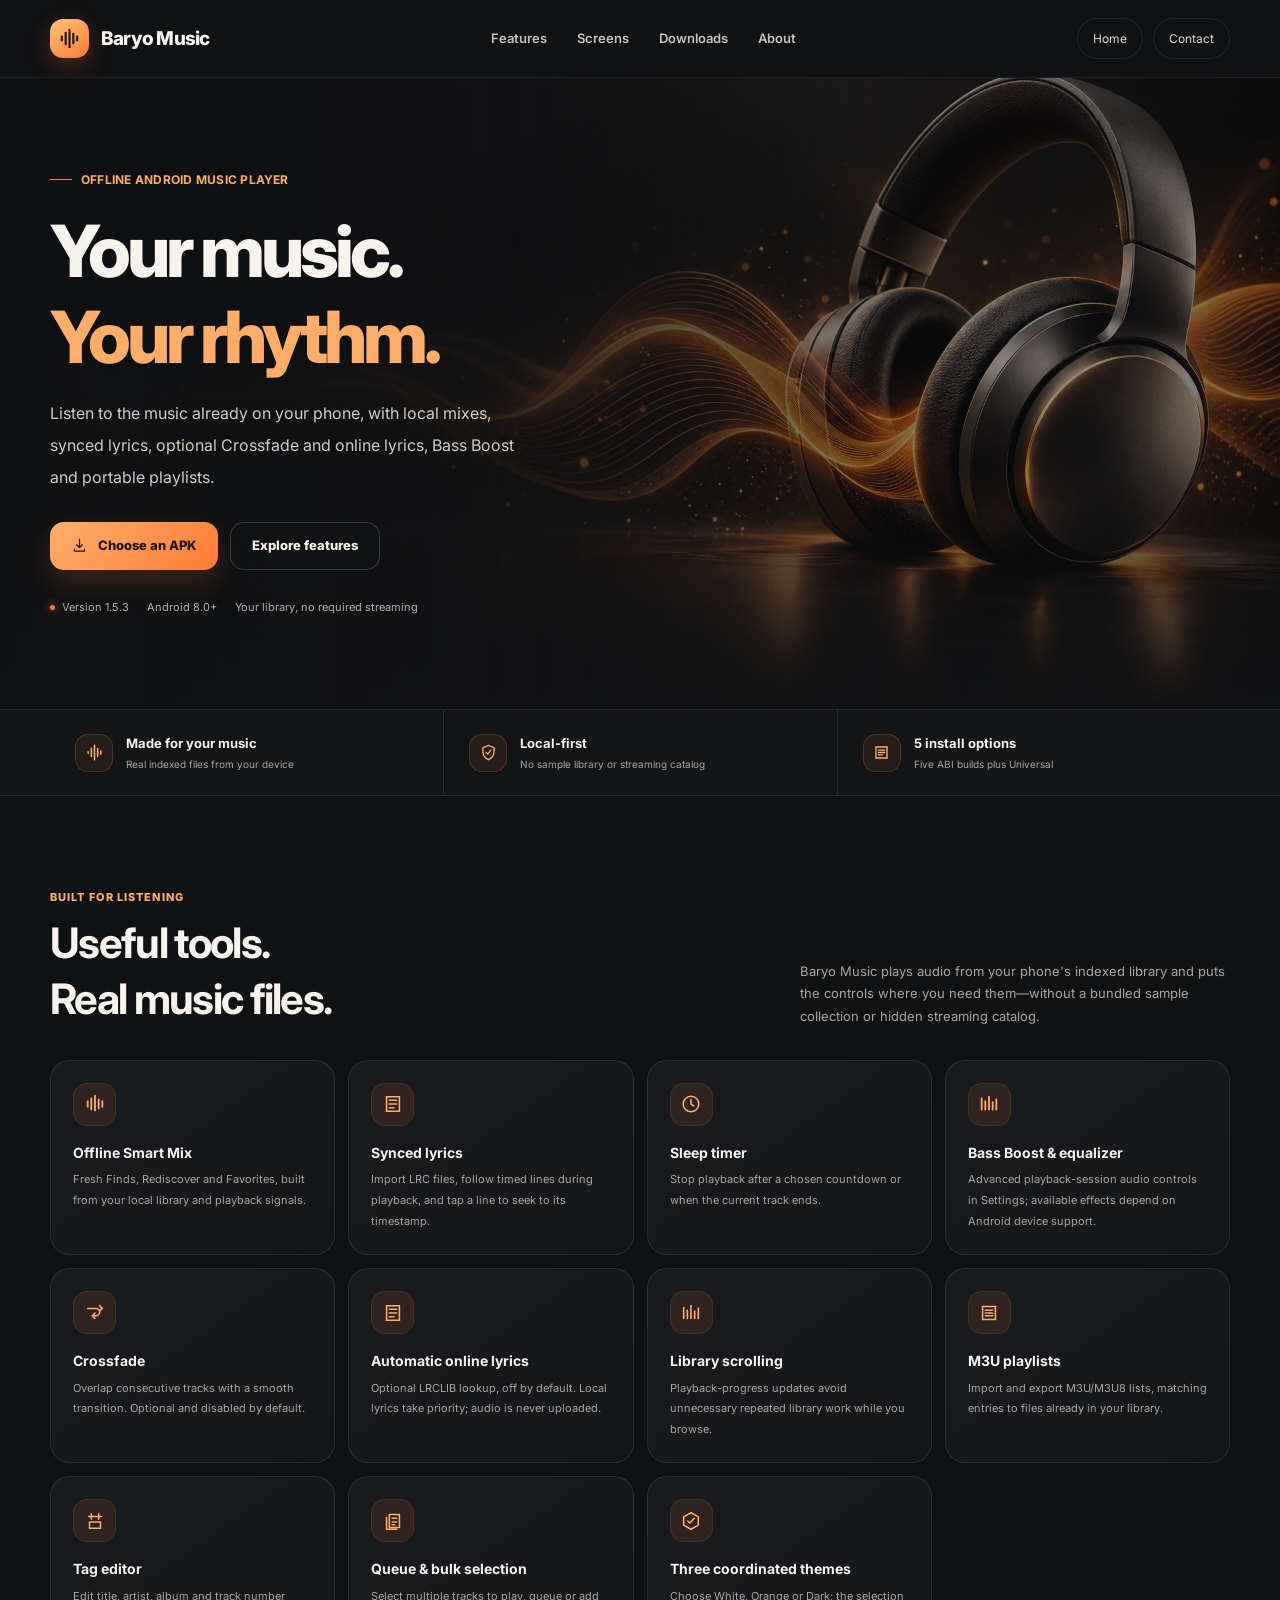
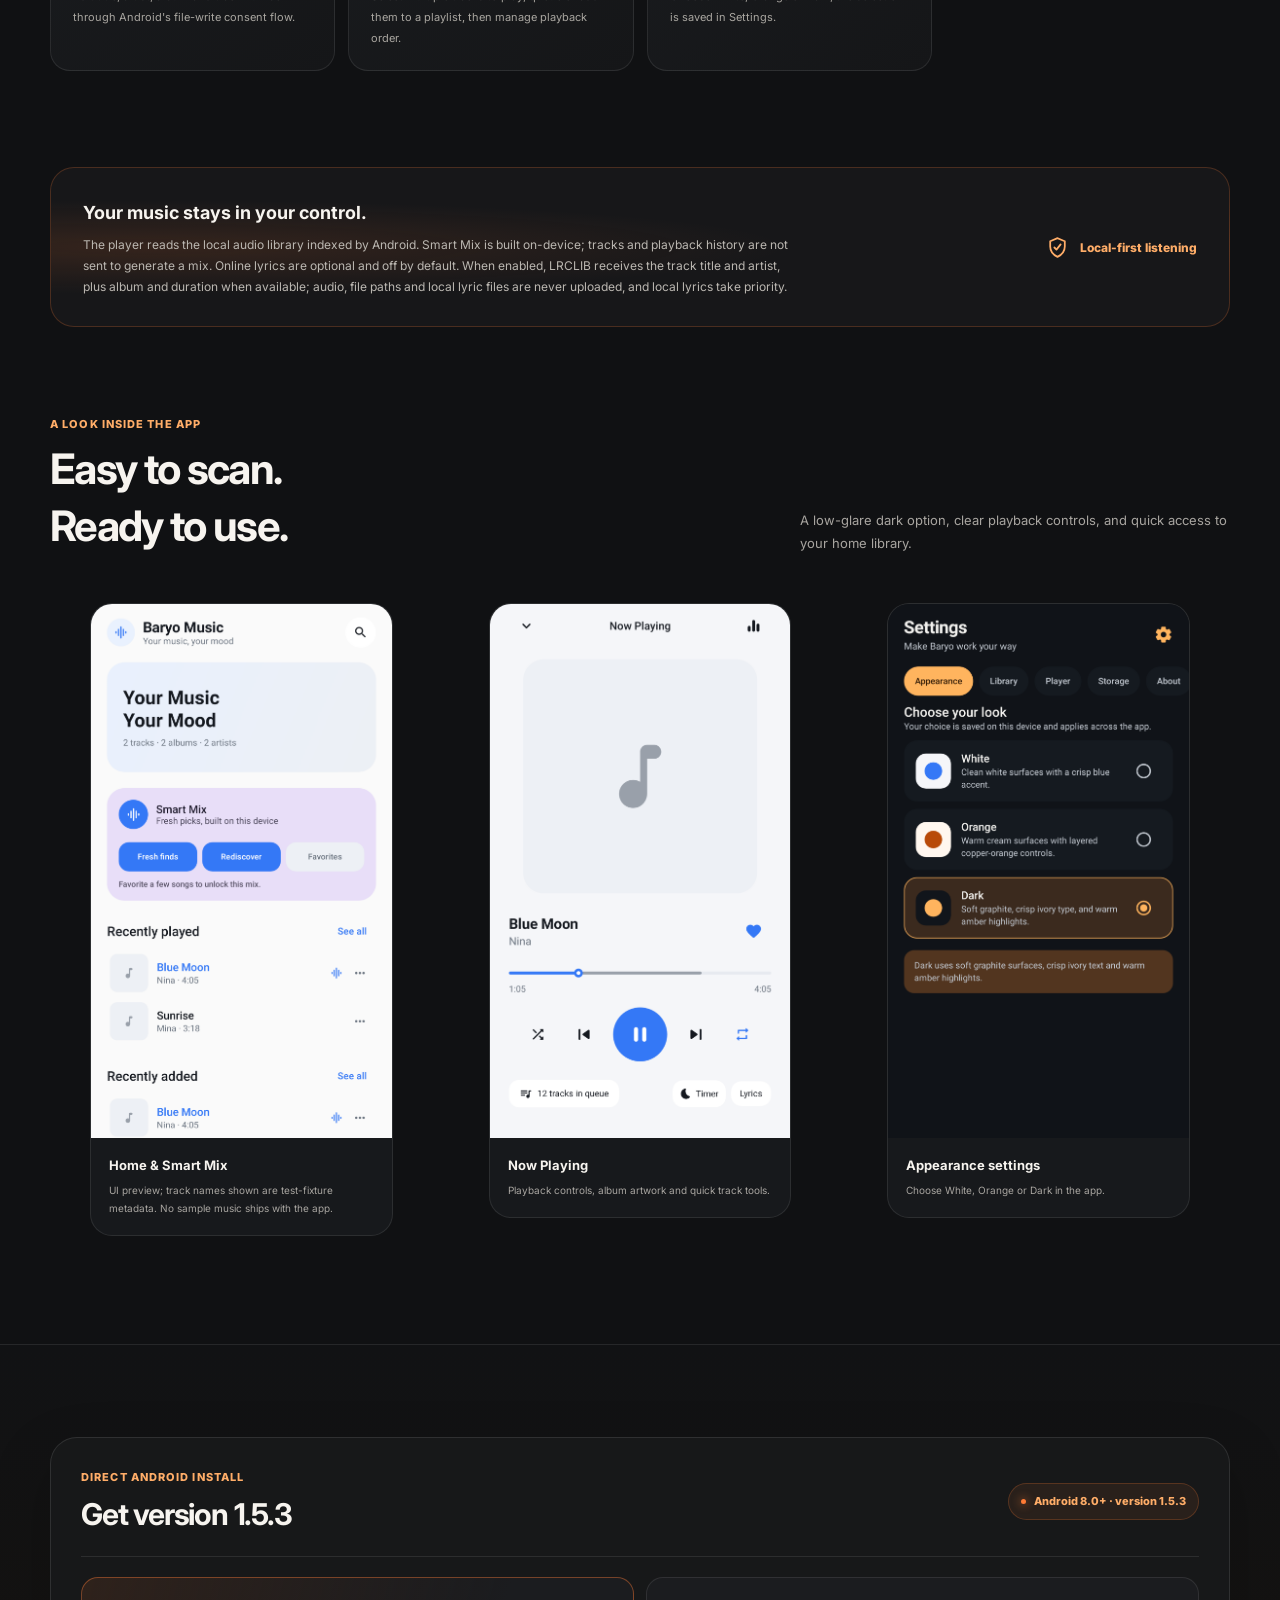
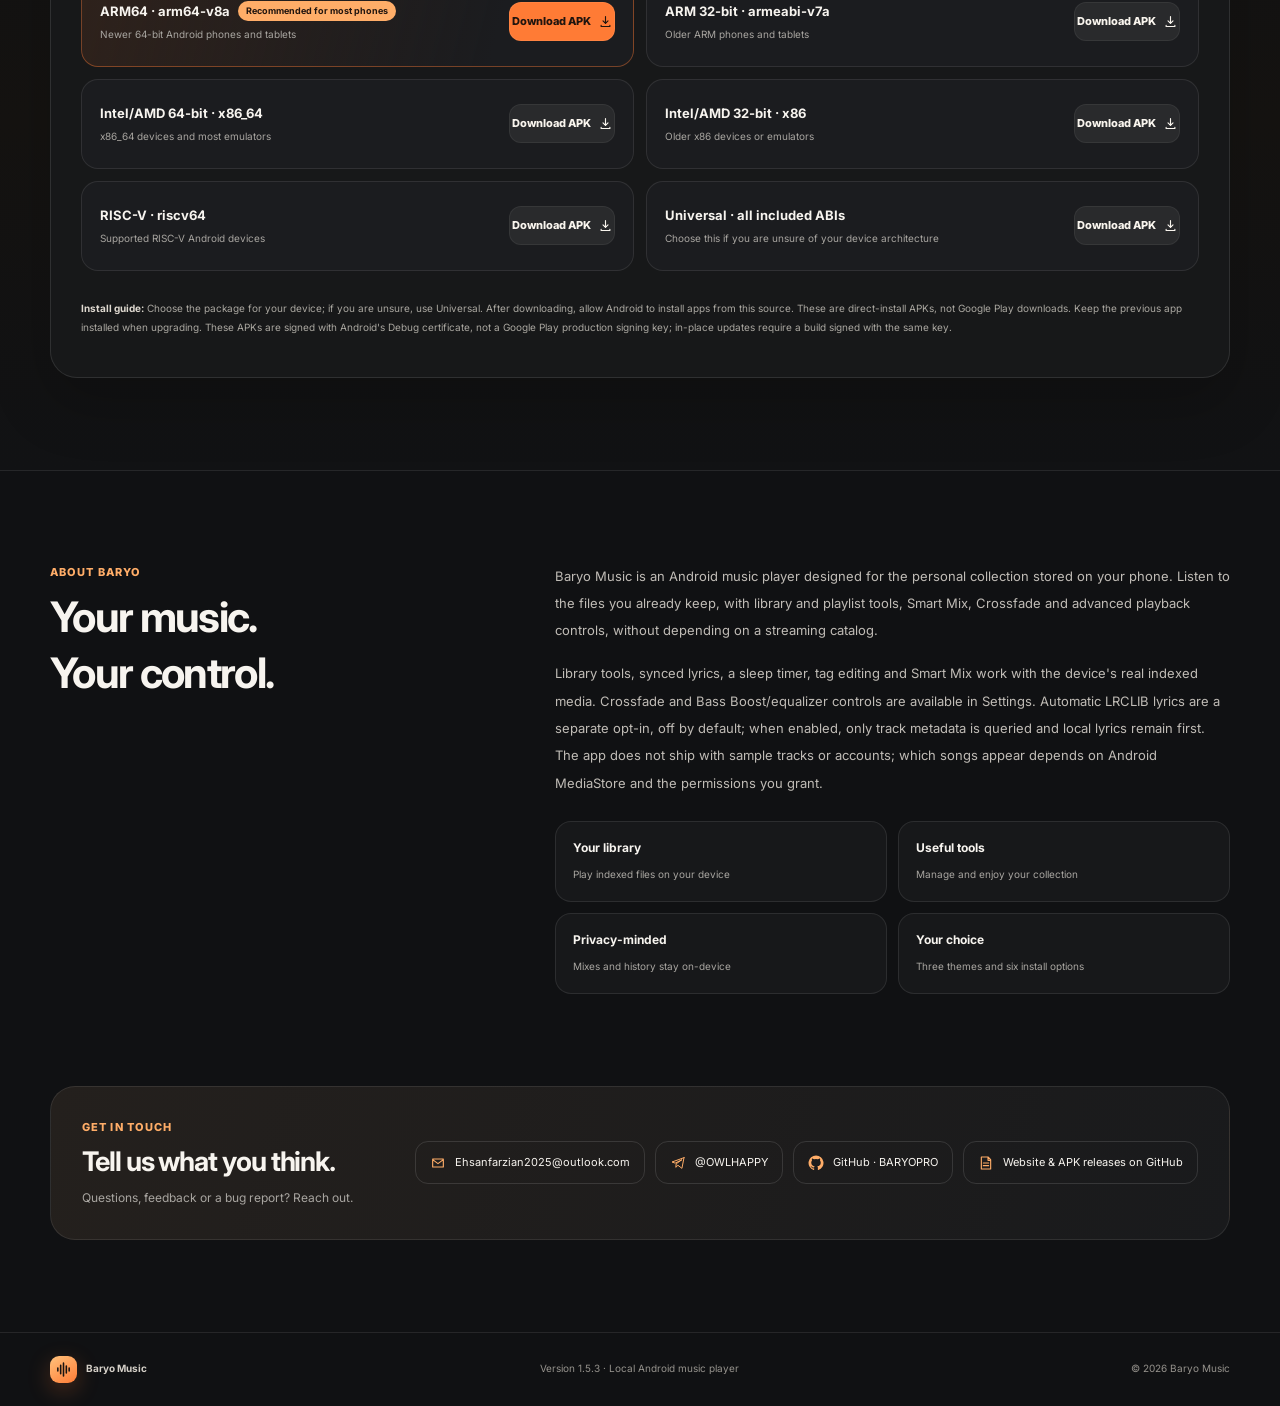
==== commit 19f7433c: "Update public site for Baryo Music 1.5.3" ====
--- a/docs/index.html
+++ b/docs/index.html
@@ -45,7 +45,7 @@
             <a class="button button-primary" href="#downloads"><svg viewBox="0 0 24 24" fill="none" aria-hidden="true"><path d="M12 3v12m0 0 4-4m-4 4-4-4M5 17v3h14v-3" stroke="currentColor" stroke-width="1.8" stroke-linecap="round" stroke-linejoin="round"/></svg>Choose an APK</a>
             <a class="button button-quiet" href="#features">Explore features</a>
           </div>
-          <div class="hero-meta"><span><i class="dot"></i>Version 1.0.6</span><span>Android 8.0+</span><span>Your library, no required streaming</span></div>
+          <div class="hero-meta"><span><i class="dot"></i>Version 1.5.3</span><span>Android 8.0+</span><span>Your library, no required streaming</span></div>
         </div>
       </div>
     </section>
@@ -54,7 +54,7 @@
       <div class="quick-grid shell">
         <div class="quick-item"><span class="quick-icon"><svg viewBox="0 0 24 24" fill="none"><path d="M4 11v2m4-6v10m4-14v18m4-14v10m4-7v4" stroke="currentColor" stroke-width="2" stroke-linecap="round"/></svg></span><div><strong>Made for your music</strong><small>Real indexed files from your device</small></div></div>
         <div class="quick-item"><span class="quick-icon"><svg viewBox="0 0 24 24" fill="none"><path d="M12 3 5 6v5c0 5 3 8 7 10 4-2 7-5 7-10V6l-7-3Z" stroke="currentColor" stroke-width="1.7"/><path d="m9 12 2 2 4-5" stroke="currentColor" stroke-width="1.7" stroke-linecap="round" stroke-linejoin="round"/></svg></span><div><strong>Local-first</strong><small>No sample library or streaming catalog</small></div></div>
-        <div class="quick-item"><span class="quick-icon"><svg viewBox="0 0 24 24" fill="none"><path d="M5 5h14v14H5zM8 9h8M8 12h8M8 15h5" stroke="currentColor" stroke-width="1.7" stroke-linecap="round"/></svg></span><div><strong>5 install options</strong><small>Four ABI builds plus Universal</small></div></div>
+        <div class="quick-item"><span class="quick-icon"><svg viewBox="0 0 24 24" fill="none"><path d="M5 5h14v14H5zM8 9h8M8 12h8M8 15h5" stroke="currentColor" stroke-width="1.7" stroke-linecap="round"/></svg></span><div><strong>5 install options</strong><small>Five ABI builds plus Universal</small></div></div>
       </div>
     </div>
 
@@ -93,32 +93,33 @@
 
     <section class="downloads" id="downloads" aria-labelledby="downloads-title">
       <div class="shell"><div class="download-panel">
-        <div class="download-top"><div><div class="section-kicker">DIRECT ANDROID INSTALL</div><h2 id="downloads-title">Get version 1.0.6</h2></div><span class="version-pill"><i class="dot"></i>Android 8.0+ · version 1.0.6</span></div>
+        <div class="download-top"><div><div class="section-kicker">DIRECT ANDROID INSTALL</div><h2 id="downloads-title">Get version 1.5.3</h2></div><span class="version-pill"><i class="dot"></i>Android 8.0+ · version 1.5.3</span></div>
         <div class="download-grid">
-          <article class="download-card featured"><div class="download-info"><strong>ARM64 · arm64-v8a <span class="recommended">Recommended for most phones</span></strong><small>Newer 64-bit Android phones and tablets</small></div><a class="download-action" href="https://github.com/BARYOPRO/BaryoMusic/releases/download/v1.0.6/BaryoMusic-1.0.6-arm64-v8a.apk" download aria-label="Download Baryo Music version 1.0.6 for arm64-v8a">Download APK <svg viewBox="0 0 24 24" fill="none" aria-hidden="true"><path d="M12 4v11m0 0 4-4m-4 4-4-4M5 18v2h14v-2" stroke="currentColor" stroke-width="1.8" stroke-linecap="round" stroke-linejoin="round"/></svg></a></article>
-          <article class="download-card"><div class="download-info"><strong>ARM 32-bit · armeabi-v7a</strong><small>Older ARM phones and tablets</small></div><a class="download-action" href="https://github.com/BARYOPRO/BaryoMusic/releases/download/v1.0.6/BaryoMusic-1.0.6-armeabi-v7a.apk" download aria-label="Download Baryo Music version 1.0.6 for armeabi-v7a">Download APK <svg viewBox="0 0 24 24" fill="none" aria-hidden="true"><path d="M12 4v11m0 0 4-4m-4 4-4-4M5 18v2h14v-2" stroke="currentColor" stroke-width="1.8" stroke-linecap="round" stroke-linejoin="round"/></svg></a></article>
-          <article class="download-card"><div class="download-info"><strong>Intel/AMD 64-bit · x86_64</strong><small>x86_64 devices and most emulators</small></div><a class="download-action" href="https://github.com/BARYOPRO/BaryoMusic/releases/download/v1.0.6/BaryoMusic-1.0.6-x86_64.apk" download aria-label="Download Baryo Music version 1.0.6 for x86_64">Download APK <svg viewBox="0 0 24 24" fill="none" aria-hidden="true"><path d="M12 4v11m0 0 4-4m-4 4-4-4M5 18v2h14v-2" stroke="currentColor" stroke-width="1.8" stroke-linecap="round" stroke-linejoin="round"/></svg></a></article>
-          <article class="download-card"><div class="download-info"><strong>Intel/AMD 32-bit · x86</strong><small>Older x86 devices or emulators</small></div><a class="download-action" href="https://github.com/BARYOPRO/BaryoMusic/releases/download/v1.0.6/BaryoMusic-1.0.6-x86.apk" download aria-label="Download Baryo Music version 1.0.6 for x86">Download APK <svg viewBox="0 0 24 24" fill="none" aria-hidden="true"><path d="M12 4v11m0 0 4-4m-4 4-4-4M5 18v2h14v-2" stroke="currentColor" stroke-width="1.8" stroke-linecap="round" stroke-linejoin="round"/></svg></a></article>
-          <article class="download-card"><div class="download-info"><strong>Universal · all included ABIs</strong><small>Choose this if you are unsure of your device architecture</small></div><a class="download-action" href="https://github.com/BARYOPRO/BaryoMusic/releases/download/v1.0.6/BaryoMusic-1.0.6-universal.apk" download aria-label="Download the universal Baryo Music version 1.0.6 APK">Download APK <svg viewBox="0 0 24 24" fill="none" aria-hidden="true"><path d="M12 4v11m0 0 4-4m-4 4-4-4M5 18v2h14v-2" stroke="currentColor" stroke-width="1.8" stroke-linecap="round" stroke-linejoin="round"/></svg></a></article>
+          <article class="download-card featured"><div class="download-info"><strong>ARM64 · arm64-v8a <span class="recommended">Recommended for most phones</span></strong><small>Newer 64-bit Android phones and tablets</small></div><a class="download-action" href="https://github.com/BARYOPRO/BaryoMusic/releases/download/v1.5.3/BaryoMusic-1.5.3-arm64-v8a-release.apk" download aria-label="Download Baryo Music version 1.5.3 for arm64-v8a">Download APK <svg viewBox="0 0 24 24" fill="none" aria-hidden="true"><path d="M12 4v11m0 0 4-4m-4 4-4-4M5 18v2h14v-2" stroke="currentColor" stroke-width="1.8" stroke-linecap="round" stroke-linejoin="round"/></svg></a></article>
+          <article class="download-card"><div class="download-info"><strong>ARM 32-bit · armeabi-v7a</strong><small>Older ARM phones and tablets</small></div><a class="download-action" href="https://github.com/BARYOPRO/BaryoMusic/releases/download/v1.5.3/BaryoMusic-1.5.3-armeabi-v7a-release.apk" download aria-label="Download Baryo Music version 1.5.3 for armeabi-v7a">Download APK <svg viewBox="0 0 24 24" fill="none" aria-hidden="true"><path d="M12 4v11m0 0 4-4m-4 4-4-4M5 18v2h14v-2" stroke="currentColor" stroke-width="1.8" stroke-linecap="round" stroke-linejoin="round"/></svg></a></article>
+          <article class="download-card"><div class="download-info"><strong>Intel/AMD 64-bit · x86_64</strong><small>x86_64 devices and most emulators</small></div><a class="download-action" href="https://github.com/BARYOPRO/BaryoMusic/releases/download/v1.5.3/BaryoMusic-1.5.3-x86_64-release.apk" download aria-label="Download Baryo Music version 1.5.3 for x86_64">Download APK <svg viewBox="0 0 24 24" fill="none" aria-hidden="true"><path d="M12 4v11m0 0 4-4m-4 4-4-4M5 18v2h14v-2" stroke="currentColor" stroke-width="1.8" stroke-linecap="round" stroke-linejoin="round"/></svg></a></article>
+          <article class="download-card"><div class="download-info"><strong>Intel/AMD 32-bit · x86</strong><small>Older x86 devices or emulators</small></div><a class="download-action" href="https://github.com/BARYOPRO/BaryoMusic/releases/download/v1.5.3/BaryoMusic-1.5.3-x86-release.apk" download aria-label="Download Baryo Music version 1.5.3 for x86">Download APK <svg viewBox="0 0 24 24" fill="none" aria-hidden="true"><path d="M12 4v11m0 0 4-4m-4 4-4-4M5 18v2h14v-2" stroke="currentColor" stroke-width="1.8" stroke-linecap="round" stroke-linejoin="round"/></svg></a></article>
+          <article class="download-card"><div class="download-info"><strong>RISC-V · riscv64</strong><small>Supported RISC-V Android devices</small></div><a class="download-action" href="https://github.com/BARYOPRO/BaryoMusic/releases/download/v1.5.3/BaryoMusic-1.5.3-riscv64-release.apk" download aria-label="Download Baryo Music version 1.5.3 for riscv64">Download APK <svg viewBox="0 0 24 24" fill="none" aria-hidden="true"><path d="M12 4v11m0 0 4-4m-4 4-4-4M5 18v2h14v-2" stroke="currentColor" stroke-width="1.8" stroke-linecap="round" stroke-linejoin="round"/></svg></a></article>
+          <article class="download-card"><div class="download-info"><strong>Universal · all included ABIs</strong><small>Choose this if you are unsure of your device architecture</small></div><a class="download-action" href="https://github.com/BARYOPRO/BaryoMusic/releases/download/v1.5.3/BaryoMusic-1.5.3-universal-release.apk" download aria-label="Download the universal Baryo Music version 1.5.3 APK">Download APK <svg viewBox="0 0 24 24" fill="none" aria-hidden="true"><path d="M12 4v11m0 0 4-4m-4 4-4-4M5 18v2h14v-2" stroke="currentColor" stroke-width="1.8" stroke-linecap="round" stroke-linejoin="round"/></svg></a></article>
         </div>
         <p class="download-note"><strong>Install guide:</strong> Choose the package for your device; if you are unsure, use Universal. After downloading, allow Android to install apps from this source. These are direct-install APKs, not Google Play downloads. Keep the previous app installed when upgrading. These APKs are signed with Android's Debug certificate, not a Google Play production signing key; in-place updates require a build signed with the same key.</p>
       </div></div>
     </section>
 
     <section class="section shell" id="about" aria-labelledby="about-title">
-      <div class="about-grid"><div class="about-title"><div class="section-kicker">ABOUT BARYO</div><h2 id="about-title">Your music.<br>Your control.</h2></div><div class="about-copy"><p>Baryo Music is an Android music player designed for the personal collection stored on your phone. Listen to the files you already keep, with library and playlist tools, Smart Mix, Crossfade and advanced playback controls, without depending on a streaming catalog.</p><p>Library tools, synced lyrics, a sleep timer, tag editing and Smart Mix work with the device's real indexed media. Crossfade and Bass Boost/equalizer controls are available in Settings. Automatic LRCLIB lyrics are a separate opt-in, off by default; when enabled, only track metadata is queried and local lyrics remain first. The app does not ship with sample tracks or accounts; which songs appear depends on Android MediaStore and the permissions you grant.</p><div class="about-values"><div class="value"><strong>Your library</strong><span>Play indexed files on your device</span></div><div class="value"><strong>Useful tools</strong><span>Manage and enjoy your collection</span></div><div class="value"><strong>Privacy-minded</strong><span>Mixes and history stay on-device</span></div><div class="value"><strong>Your choice</strong><span>Three themes and five install options</span></div></div></div></div>
+      <div class="about-grid"><div class="about-title"><div class="section-kicker">ABOUT BARYO</div><h2 id="about-title">Your music.<br>Your control.</h2></div><div class="about-copy"><p>Baryo Music is an Android music player designed for the personal collection stored on your phone. Listen to the files you already keep, with library and playlist tools, Smart Mix, Crossfade and advanced playback controls, without depending on a streaming catalog.</p><p>Library tools, synced lyrics, a sleep timer, tag editing and Smart Mix work with the device's real indexed media. Crossfade and Bass Boost/equalizer controls are available in Settings. Automatic LRCLIB lyrics are a separate opt-in, off by default; when enabled, only track metadata is queried and local lyrics remain first. The app does not ship with sample tracks or accounts; which songs appear depends on Android MediaStore and the permissions you grant.</p><div class="about-values"><div class="value"><strong>Your library</strong><span>Play indexed files on your device</span></div><div class="value"><strong>Useful tools</strong><span>Manage and enjoy your collection</span></div><div class="value"><strong>Privacy-minded</strong><span>Mixes and history stay on-device</span></div><div class="value"><strong>Your choice</strong><span>Three themes and six install options</span></div></div></div></div>
     </section>
 
     <section class="contact-section shell" id="contact" aria-labelledby="contact-title">
       <div class="contact-box"><div><div class="section-kicker">GET IN TOUCH</div><h2 id="contact-title">Tell us what you think.</h2><p>Questions, feedback or a bug report? Reach out.</p></div><div class="contact-links">
         <a class="contact-link" href="mailto:Ehsanfarzian2025@outlook.com" aria-label="Email Ehsanfarzian2025@outlook.com"><svg viewBox="0 0 24 24" fill="none" aria-hidden="true"><path d="M4 6h16v12H4zM4 7l8 6 8-6" stroke="currentColor" stroke-width="1.7" stroke-linecap="round" stroke-linejoin="round"/></svg>Ehsanfarzian2025@outlook.com</a>
-        <a class="contact-link" href="https://t.me/OwlHapp" target="_blank" rel="noopener noreferrer" aria-label="Contact OwlHapp on Telegram"><svg viewBox="0 0 24 24" fill="none" aria-hidden="true"><path d="m21 4-3.1 16-6-4.6-3.2 3.1.6-5.3L18 7l-10.3 5.2L3 10.5 21 4Z" stroke="currentColor" stroke-width="1.5" stroke-linecap="round" stroke-linejoin="round"/></svg>@OwlHapp</a>
+        <a class="contact-link" href="https://t.me/OWLHAPPY" target="_blank" rel="noopener noreferrer" aria-label="Contact OWLHAPPY on Telegram"><svg viewBox="0 0 24 24" fill="none" aria-hidden="true"><path d="m21 4-3.1 16-6-4.6-3.2 3.1.6-5.3L18 7l-10.3 5.2L3 10.5 21 4Z" stroke="currentColor" stroke-width="1.5" stroke-linecap="round" stroke-linejoin="round"/></svg>@OWLHAPPY</a>
         <a class="contact-link" href="https://github.com/BARYOPRO" target="_blank" rel="noopener noreferrer" aria-label="BARYOPRO GitHub profile"><svg viewBox="0 0 24 24" fill="none" aria-hidden="true"><path d="M12 .8a11.2 11.2 0 0 0-3.54 21.83c.56.1.77-.25.77-.54v-2.08c-3.12.67-3.78-1.33-3.78-1.33-.51-1.3-1.24-1.66-1.24-1.66-1.02-.7.07-.69.07-.69 1.12.08 1.71 1.15 1.71 1.15 1 1.7 2.62 1.22 3.26.93.1-.72.39-1.22.71-1.5-2.49-.28-5.1-1.25-5.1-5.55 0-1.23.44-2.23 1.15-3.01-.11-.28-.5-1.42.11-2.96 0 0 .94-.3 3.08 1.17a10.7 10.7 0 0 1 5.6 0c2.14-1.47 3.08-1.17 3.08-1.17.62 1.54.23 2.68.12 2.96.72.78 1.15 1.78 1.15 3.01 0 4.31-2.62 5.27-5.12 5.55.4.34.77 1.04.77 2.09v3.1c0 .3.2.65.77.54A11.2 11.2 0 0 0 12 .8Z" fill="currentColor"/></svg>GitHub · BARYOPRO</a><a class="contact-link" href="https://github.com/BARYOPRO/BaryoMusic" target="_blank" rel="noopener noreferrer" aria-label="Baryo Music website and APK releases on GitHub"><svg viewBox="0 0 24 24" fill="none" aria-hidden="true"><path d="M5 3h10l4 4v14H5zM15 3v5h4M8 12h8M8 16h8" stroke="currentColor" stroke-width="1.7" stroke-linecap="round" stroke-linejoin="round"/></svg>Website &amp; APK releases on GitHub</a>
       </div></div>
     </section>
   </main>
 
-  <footer><div class="footer-inner shell"><a class="footer-brand" href="#top"><span class="brand-mark" aria-hidden="true"><svg viewBox="0 0 24 24" fill="none"><path d="M4 10v4M8 6v12M12 3v18M16 7v10M20 10v4" stroke="currentColor" stroke-width="2.2" stroke-linecap="round"/></svg></span>Baryo Music</a><span>Version 1.0.6 · Local Android music player</span><span>© 2026 Baryo Music</span></div></footer>
-  <a class="button button-primary mobile-cta" href="#downloads">Get version 1.0.6</a>
+  <footer><div class="footer-inner shell"><a class="footer-brand" href="#top"><span class="brand-mark" aria-hidden="true"><svg viewBox="0 0 24 24" fill="none"><path d="M4 10v4M8 6v12M12 3v18M16 7v10M20 10v4" stroke="currentColor" stroke-width="2.2" stroke-linecap="round"/></svg></span>Baryo Music</a><span>Version 1.5.3 · Local Android music player</span><span>© 2026 Baryo Music</span></div></footer>
+  <a class="button button-primary mobile-cta" href="#downloads">Get version 1.5.3</a>
 </body>
 </html>
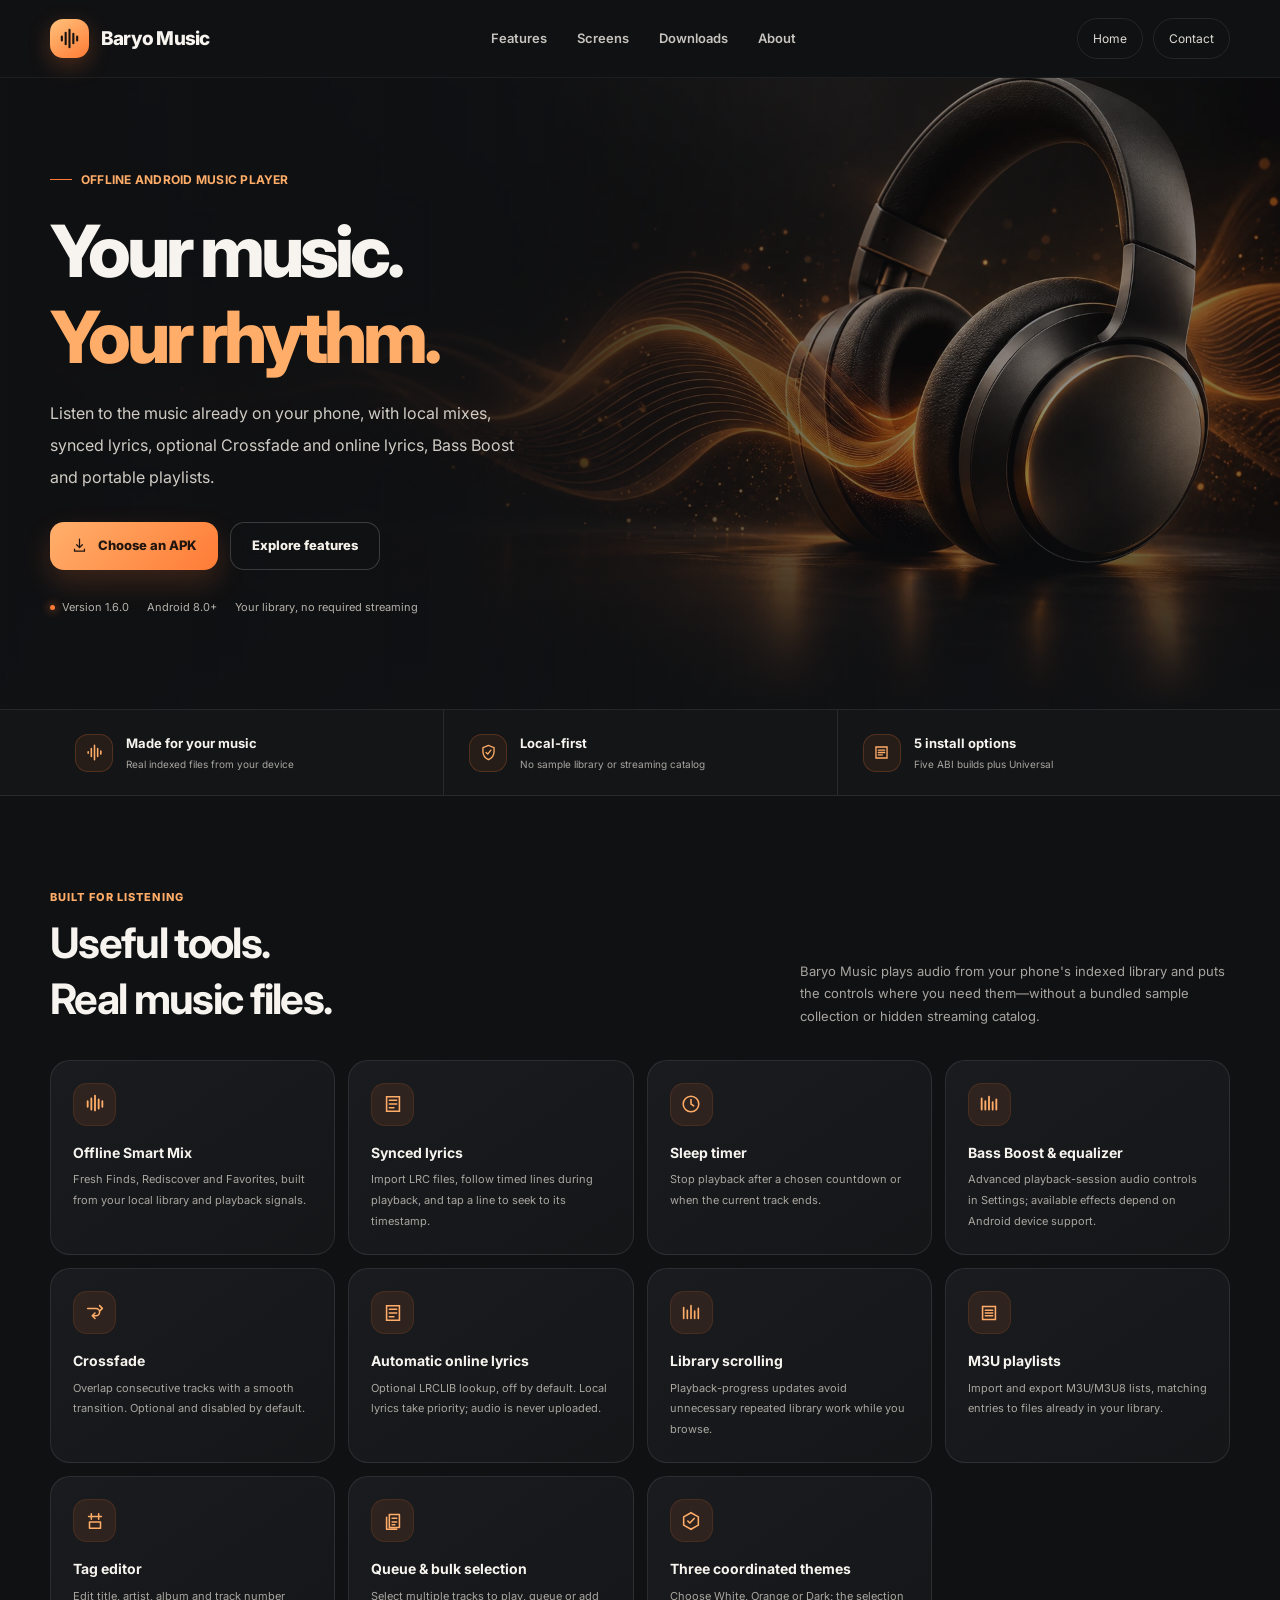
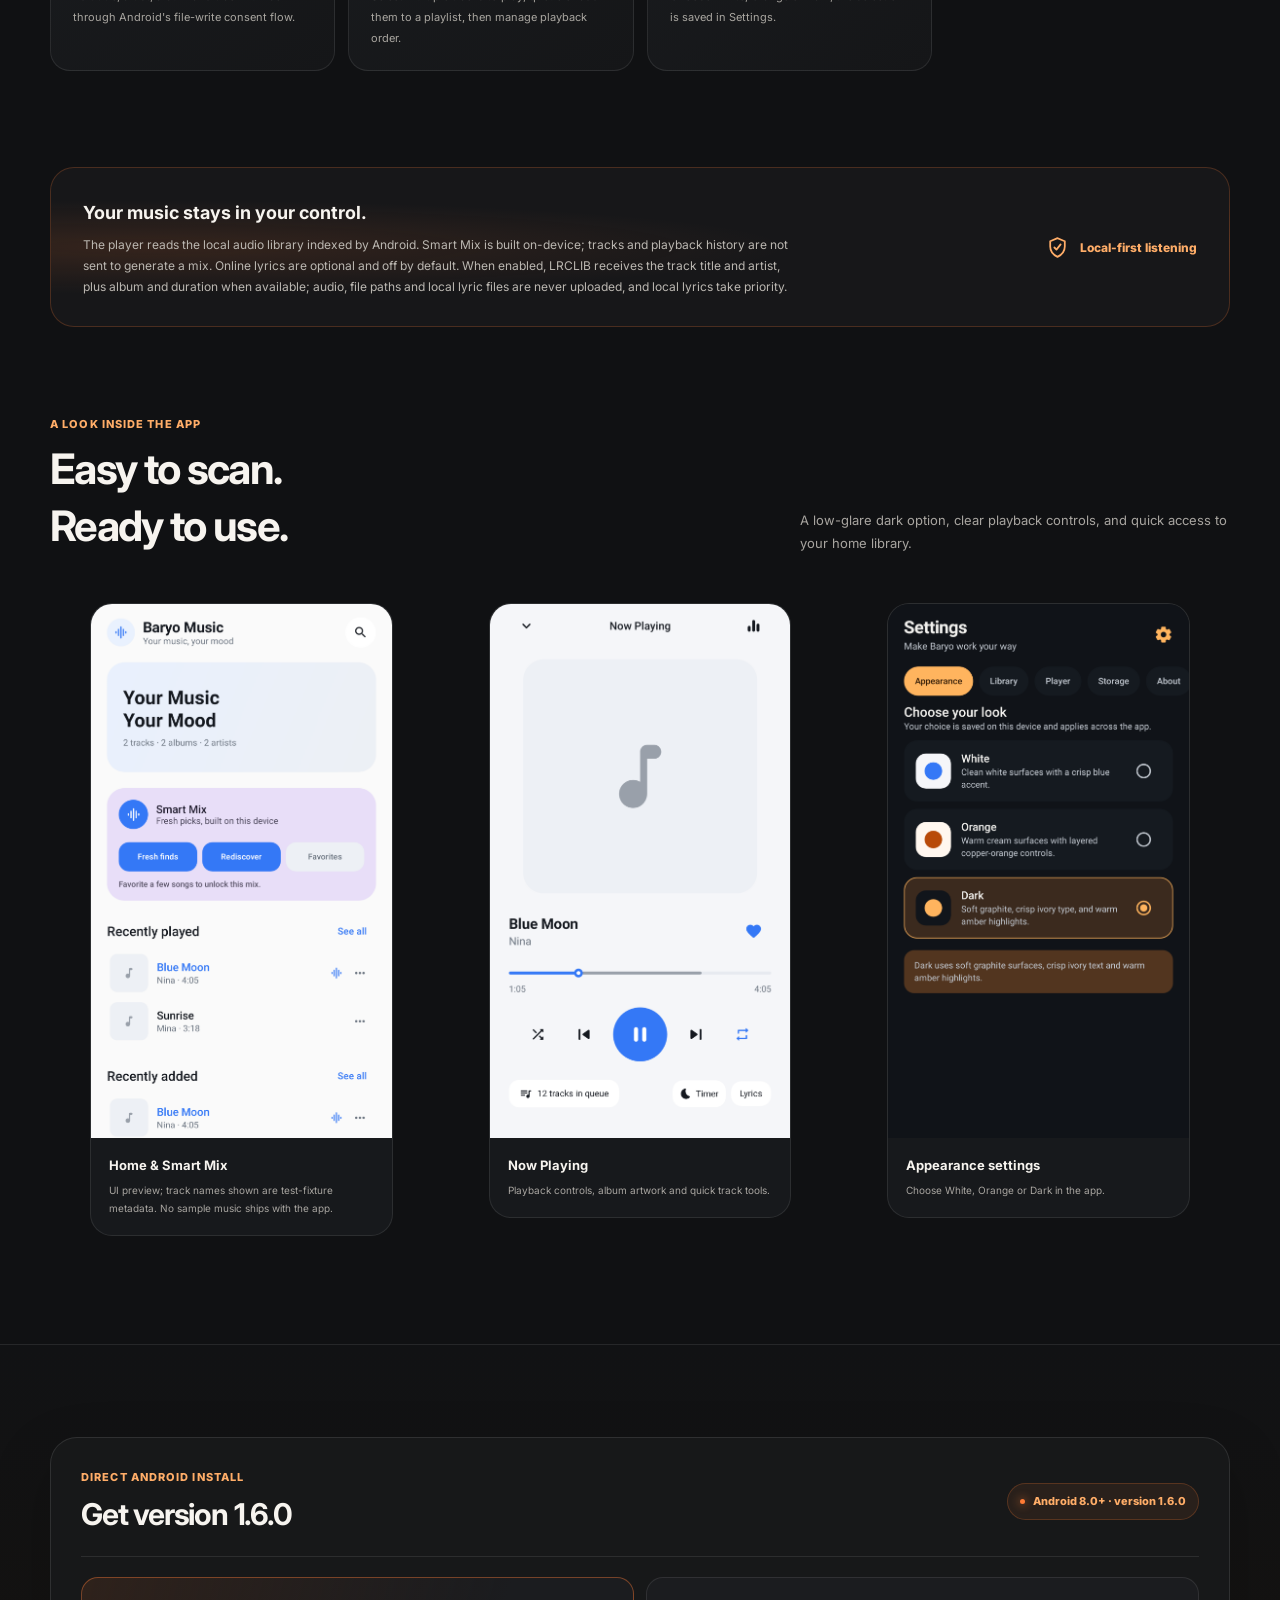
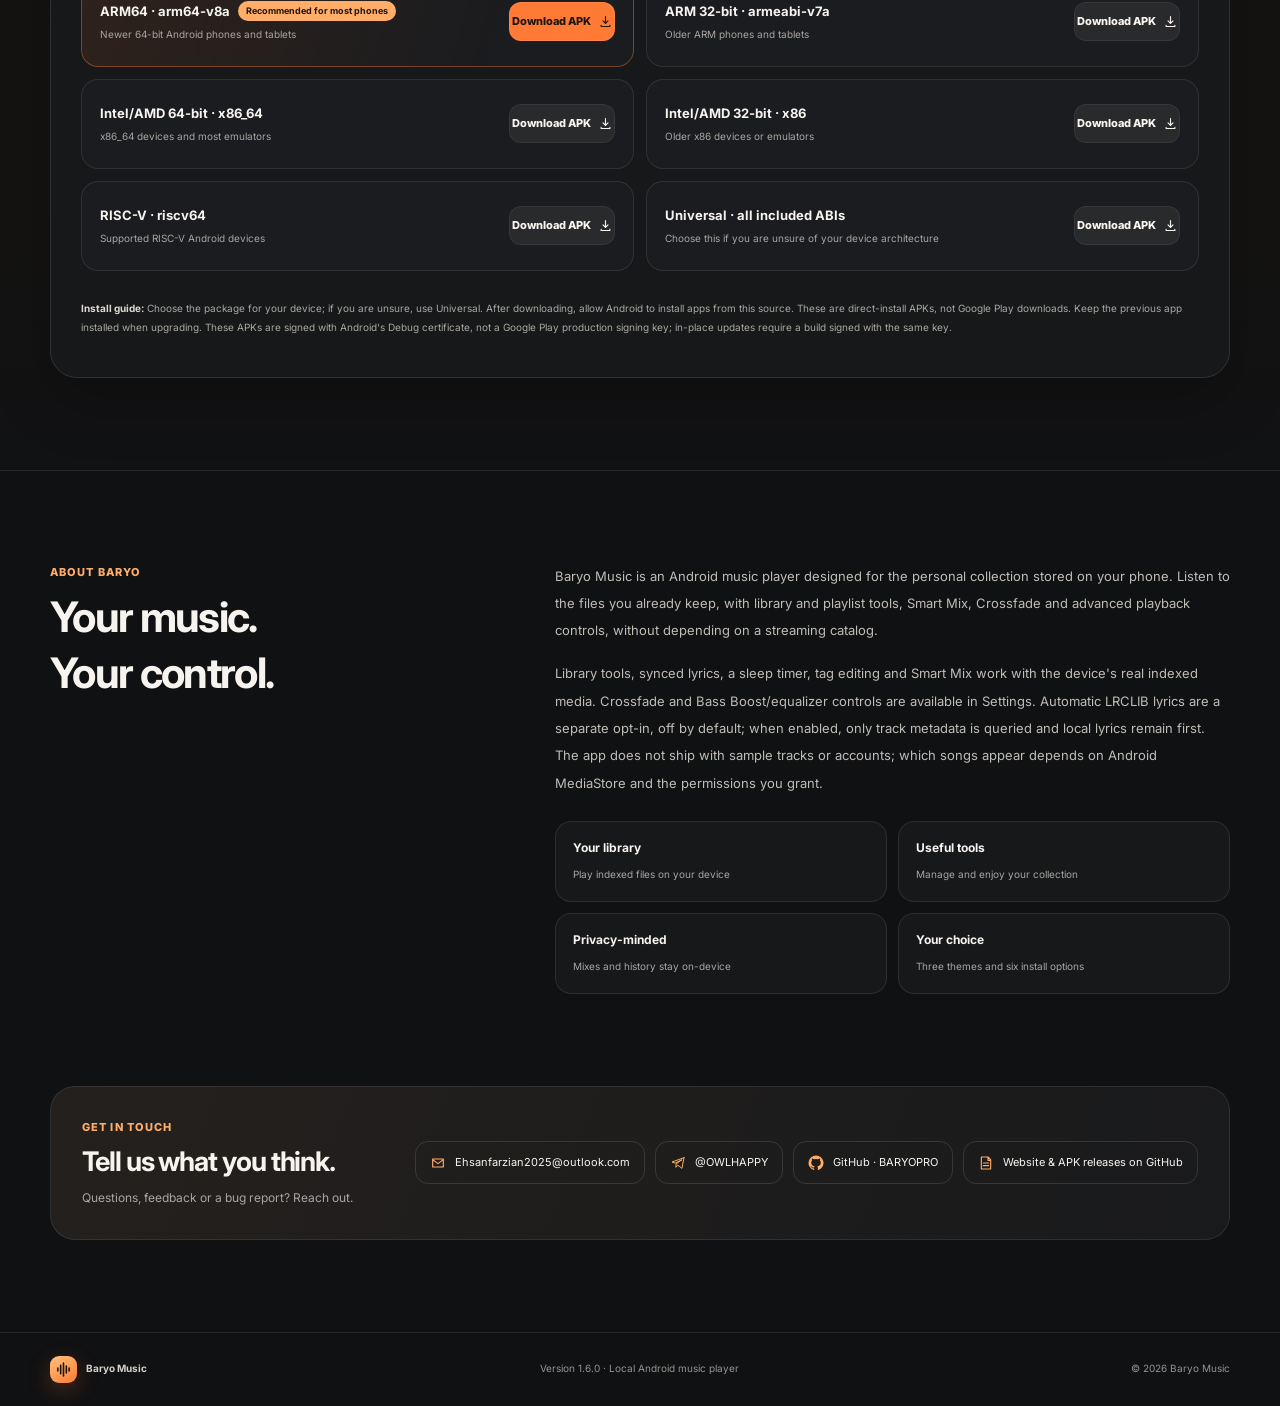
==== commit 04033cec: "Update public site for Baryo Music 1.6.0" ====
--- a/docs/index.html
+++ b/docs/index.html
@@ -45,7 +45,7 @@
             <a class="button button-primary" href="#downloads"><svg viewBox="0 0 24 24" fill="none" aria-hidden="true"><path d="M12 3v12m0 0 4-4m-4 4-4-4M5 17v3h14v-3" stroke="currentColor" stroke-width="1.8" stroke-linecap="round" stroke-linejoin="round"/></svg>Choose an APK</a>
             <a class="button button-quiet" href="#features">Explore features</a>
           </div>
-          <div class="hero-meta"><span><i class="dot"></i>Version 1.5.3</span><span>Android 8.0+</span><span>Your library, no required streaming</span></div>
+          <div class="hero-meta"><span><i class="dot"></i>Version 1.6.0</span><span>Android 8.0+</span><span>Your library, no required streaming</span></div>
         </div>
       </div>
     </section>
@@ -93,14 +93,14 @@
 
     <section class="downloads" id="downloads" aria-labelledby="downloads-title">
       <div class="shell"><div class="download-panel">
-        <div class="download-top"><div><div class="section-kicker">DIRECT ANDROID INSTALL</div><h2 id="downloads-title">Get version 1.5.3</h2></div><span class="version-pill"><i class="dot"></i>Android 8.0+ · version 1.5.3</span></div>
+        <div class="download-top"><div><div class="section-kicker">DIRECT ANDROID INSTALL</div><h2 id="downloads-title">Get version 1.6.0</h2></div><span class="version-pill"><i class="dot"></i>Android 8.0+ · version 1.6.0</span></div>
         <div class="download-grid">
-          <article class="download-card featured"><div class="download-info"><strong>ARM64 · arm64-v8a <span class="recommended">Recommended for most phones</span></strong><small>Newer 64-bit Android phones and tablets</small></div><a class="download-action" href="https://github.com/BARYOPRO/BaryoMusic/releases/download/v1.5.3/BaryoMusic-1.5.3-arm64-v8a-release.apk" download aria-label="Download Baryo Music version 1.5.3 for arm64-v8a">Download APK <svg viewBox="0 0 24 24" fill="none" aria-hidden="true"><path d="M12 4v11m0 0 4-4m-4 4-4-4M5 18v2h14v-2" stroke="currentColor" stroke-width="1.8" stroke-linecap="round" stroke-linejoin="round"/></svg></a></article>
-          <article class="download-card"><div class="download-info"><strong>ARM 32-bit · armeabi-v7a</strong><small>Older ARM phones and tablets</small></div><a class="download-action" href="https://github.com/BARYOPRO/BaryoMusic/releases/download/v1.5.3/BaryoMusic-1.5.3-armeabi-v7a-release.apk" download aria-label="Download Baryo Music version 1.5.3 for armeabi-v7a">Download APK <svg viewBox="0 0 24 24" fill="none" aria-hidden="true"><path d="M12 4v11m0 0 4-4m-4 4-4-4M5 18v2h14v-2" stroke="currentColor" stroke-width="1.8" stroke-linecap="round" stroke-linejoin="round"/></svg></a></article>
-          <article class="download-card"><div class="download-info"><strong>Intel/AMD 64-bit · x86_64</strong><small>x86_64 devices and most emulators</small></div><a class="download-action" href="https://github.com/BARYOPRO/BaryoMusic/releases/download/v1.5.3/BaryoMusic-1.5.3-x86_64-release.apk" download aria-label="Download Baryo Music version 1.5.3 for x86_64">Download APK <svg viewBox="0 0 24 24" fill="none" aria-hidden="true"><path d="M12 4v11m0 0 4-4m-4 4-4-4M5 18v2h14v-2" stroke="currentColor" stroke-width="1.8" stroke-linecap="round" stroke-linejoin="round"/></svg></a></article>
-          <article class="download-card"><div class="download-info"><strong>Intel/AMD 32-bit · x86</strong><small>Older x86 devices or emulators</small></div><a class="download-action" href="https://github.com/BARYOPRO/BaryoMusic/releases/download/v1.5.3/BaryoMusic-1.5.3-x86-release.apk" download aria-label="Download Baryo Music version 1.5.3 for x86">Download APK <svg viewBox="0 0 24 24" fill="none" aria-hidden="true"><path d="M12 4v11m0 0 4-4m-4 4-4-4M5 18v2h14v-2" stroke="currentColor" stroke-width="1.8" stroke-linecap="round" stroke-linejoin="round"/></svg></a></article>
-          <article class="download-card"><div class="download-info"><strong>RISC-V · riscv64</strong><small>Supported RISC-V Android devices</small></div><a class="download-action" href="https://github.com/BARYOPRO/BaryoMusic/releases/download/v1.5.3/BaryoMusic-1.5.3-riscv64-release.apk" download aria-label="Download Baryo Music version 1.5.3 for riscv64">Download APK <svg viewBox="0 0 24 24" fill="none" aria-hidden="true"><path d="M12 4v11m0 0 4-4m-4 4-4-4M5 18v2h14v-2" stroke="currentColor" stroke-width="1.8" stroke-linecap="round" stroke-linejoin="round"/></svg></a></article>
-          <article class="download-card"><div class="download-info"><strong>Universal · all included ABIs</strong><small>Choose this if you are unsure of your device architecture</small></div><a class="download-action" href="https://github.com/BARYOPRO/BaryoMusic/releases/download/v1.5.3/BaryoMusic-1.5.3-universal-release.apk" download aria-label="Download the universal Baryo Music version 1.5.3 APK">Download APK <svg viewBox="0 0 24 24" fill="none" aria-hidden="true"><path d="M12 4v11m0 0 4-4m-4 4-4-4M5 18v2h14v-2" stroke="currentColor" stroke-width="1.8" stroke-linecap="round" stroke-linejoin="round"/></svg></a></article>
+          <article class="download-card featured"><div class="download-info"><strong>ARM64 · arm64-v8a <span class="recommended">Recommended for most phones</span></strong><small>Newer 64-bit Android phones and tablets</small></div><a class="download-action" href="https://github.com/BARYOPRO/BaryoMusic/releases/download/v1.6.0/BaryoMusic-1.6.0-arm64-v8a-release.apk" download aria-label="Download Baryo Music version 1.6.0 for arm64-v8a">Download APK <svg viewBox="0 0 24 24" fill="none" aria-hidden="true"><path d="M12 4v11m0 0 4-4m-4 4-4-4M5 18v2h14v-2" stroke="currentColor" stroke-width="1.8" stroke-linecap="round" stroke-linejoin="round"/></svg></a></article>
+          <article class="download-card"><div class="download-info"><strong>ARM 32-bit · armeabi-v7a</strong><small>Older ARM phones and tablets</small></div><a class="download-action" href="https://github.com/BARYOPRO/BaryoMusic/releases/download/v1.6.0/BaryoMusic-1.6.0-armeabi-v7a-release.apk" download aria-label="Download Baryo Music version 1.6.0 for armeabi-v7a">Download APK <svg viewBox="0 0 24 24" fill="none" aria-hidden="true"><path d="M12 4v11m0 0 4-4m-4 4-4-4M5 18v2h14v-2" stroke="currentColor" stroke-width="1.8" stroke-linecap="round" stroke-linejoin="round"/></svg></a></article>
+          <article class="download-card"><div class="download-info"><strong>Intel/AMD 64-bit · x86_64</strong><small>x86_64 devices and most emulators</small></div><a class="download-action" href="https://github.com/BARYOPRO/BaryoMusic/releases/download/v1.6.0/BaryoMusic-1.6.0-x86_64-release.apk" download aria-label="Download Baryo Music version 1.6.0 for x86_64">Download APK <svg viewBox="0 0 24 24" fill="none" aria-hidden="true"><path d="M12 4v11m0 0 4-4m-4 4-4-4M5 18v2h14v-2" stroke="currentColor" stroke-width="1.8" stroke-linecap="round" stroke-linejoin="round"/></svg></a></article>
+          <article class="download-card"><div class="download-info"><strong>Intel/AMD 32-bit · x86</strong><small>Older x86 devices or emulators</small></div><a class="download-action" href="https://github.com/BARYOPRO/BaryoMusic/releases/download/v1.6.0/BaryoMusic-1.6.0-x86-release.apk" download aria-label="Download Baryo Music version 1.6.0 for x86">Download APK <svg viewBox="0 0 24 24" fill="none" aria-hidden="true"><path d="M12 4v11m0 0 4-4m-4 4-4-4M5 18v2h14v-2" stroke="currentColor" stroke-width="1.8" stroke-linecap="round" stroke-linejoin="round"/></svg></a></article>
+          <article class="download-card"><div class="download-info"><strong>RISC-V · riscv64</strong><small>Supported RISC-V Android devices</small></div><a class="download-action" href="https://github.com/BARYOPRO/BaryoMusic/releases/download/v1.6.0/BaryoMusic-1.6.0-riscv64-release.apk" download aria-label="Download Baryo Music version 1.6.0 for riscv64">Download APK <svg viewBox="0 0 24 24" fill="none" aria-hidden="true"><path d="M12 4v11m0 0 4-4m-4 4-4-4M5 18v2h14v-2" stroke="currentColor" stroke-width="1.8" stroke-linecap="round" stroke-linejoin="round"/></svg></a></article>
+          <article class="download-card"><div class="download-info"><strong>Universal · all included ABIs</strong><small>Choose this if you are unsure of your device architecture</small></div><a class="download-action" href="https://github.com/BARYOPRO/BaryoMusic/releases/download/v1.6.0/BaryoMusic-1.6.0-universal-release.apk" download aria-label="Download the universal Baryo Music version 1.6.0 APK">Download APK <svg viewBox="0 0 24 24" fill="none" aria-hidden="true"><path d="M12 4v11m0 0 4-4m-4 4-4-4M5 18v2h14v-2" stroke="currentColor" stroke-width="1.8" stroke-linecap="round" stroke-linejoin="round"/></svg></a></article>
         </div>
         <p class="download-note"><strong>Install guide:</strong> Choose the package for your device; if you are unsure, use Universal. After downloading, allow Android to install apps from this source. These are direct-install APKs, not Google Play downloads. Keep the previous app installed when upgrading. These APKs are signed with Android's Debug certificate, not a Google Play production signing key; in-place updates require a build signed with the same key.</p>
       </div></div>
@@ -119,7 +119,7 @@
     </section>
   </main>
 
-  <footer><div class="footer-inner shell"><a class="footer-brand" href="#top"><span class="brand-mark" aria-hidden="true"><svg viewBox="0 0 24 24" fill="none"><path d="M4 10v4M8 6v12M12 3v18M16 7v10M20 10v4" stroke="currentColor" stroke-width="2.2" stroke-linecap="round"/></svg></span>Baryo Music</a><span>Version 1.5.3 · Local Android music player</span><span>© 2026 Baryo Music</span></div></footer>
-  <a class="button button-primary mobile-cta" href="#downloads">Get version 1.5.3</a>
+  <footer><div class="footer-inner shell"><a class="footer-brand" href="#top"><span class="brand-mark" aria-hidden="true"><svg viewBox="0 0 24 24" fill="none"><path d="M4 10v4M8 6v12M12 3v18M16 7v10M20 10v4" stroke="currentColor" stroke-width="2.2" stroke-linecap="round"/></svg></span>Baryo Music</a><span>Version 1.6.0 · Local Android music player</span><span>© 2026 Baryo Music</span></div></footer>
+  <a class="button button-primary mobile-cta" href="#downloads">Get version 1.6.0</a>
 </body>
 </html>
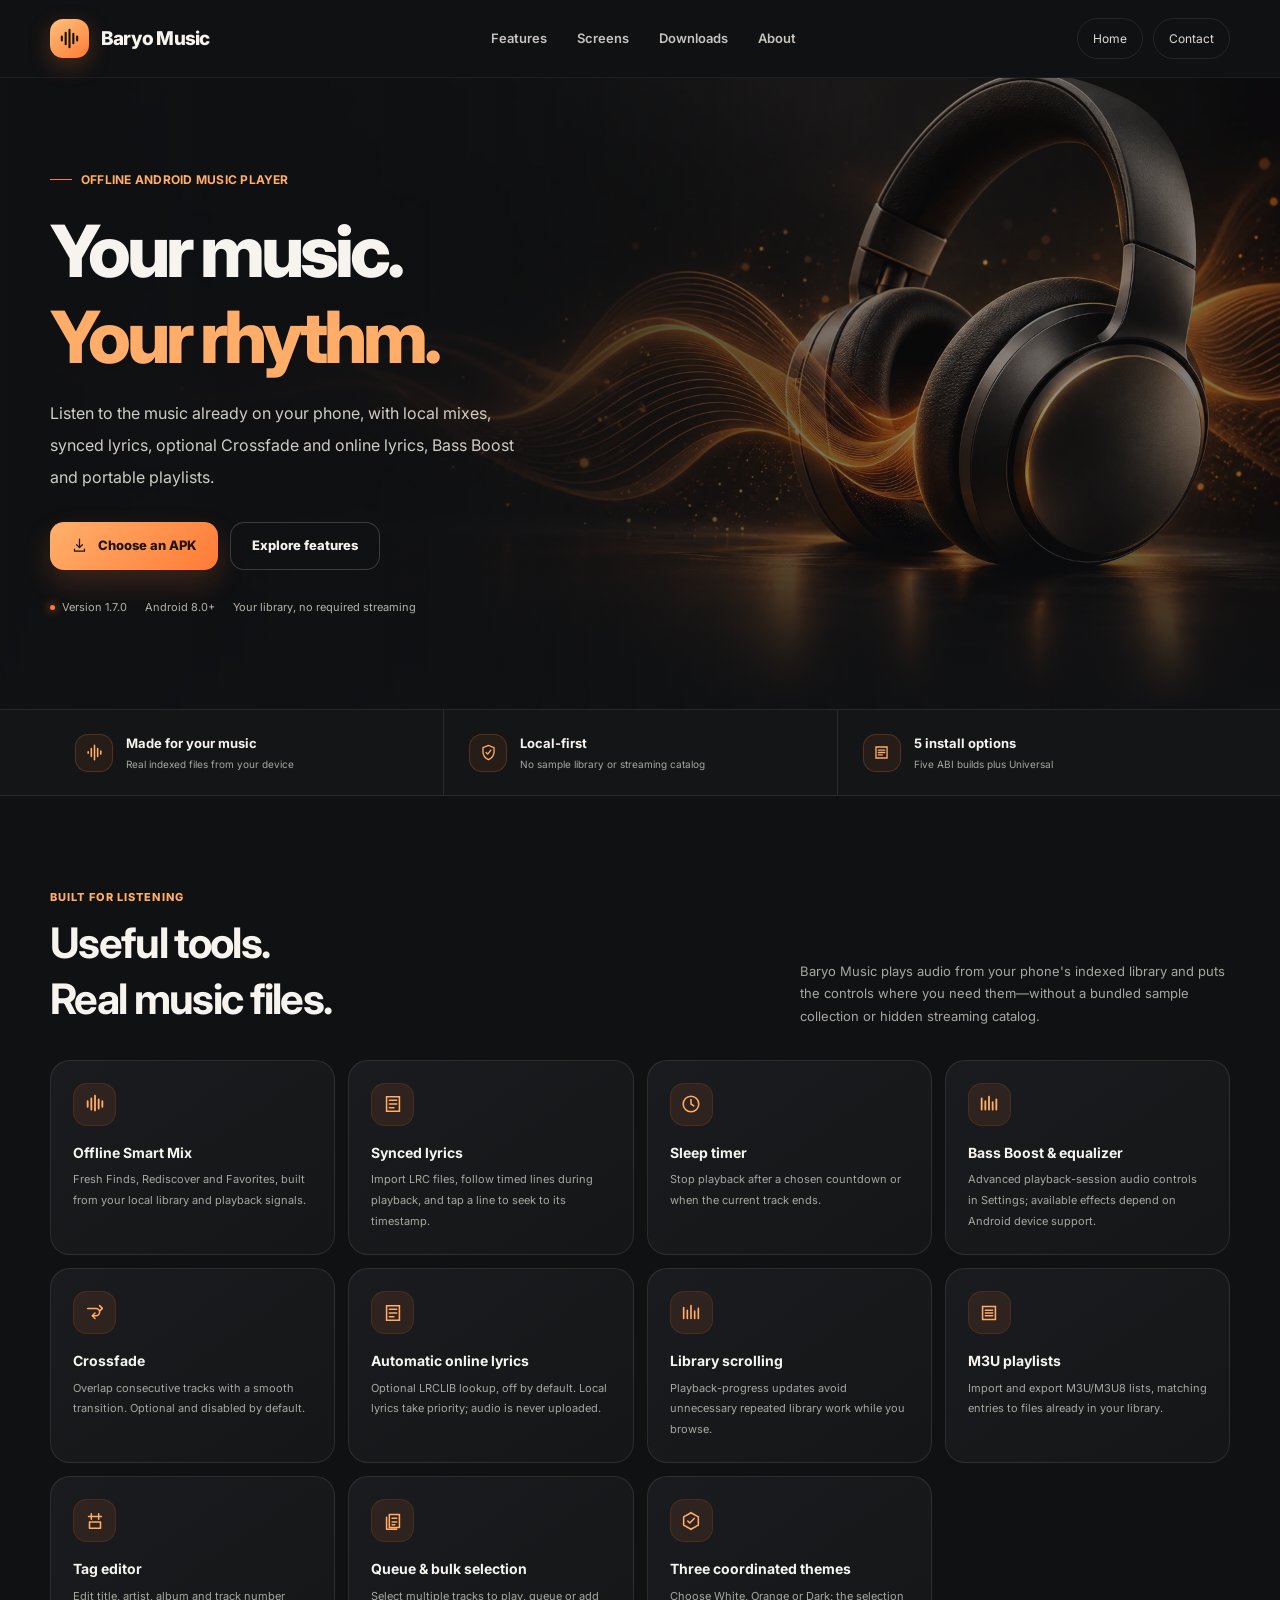
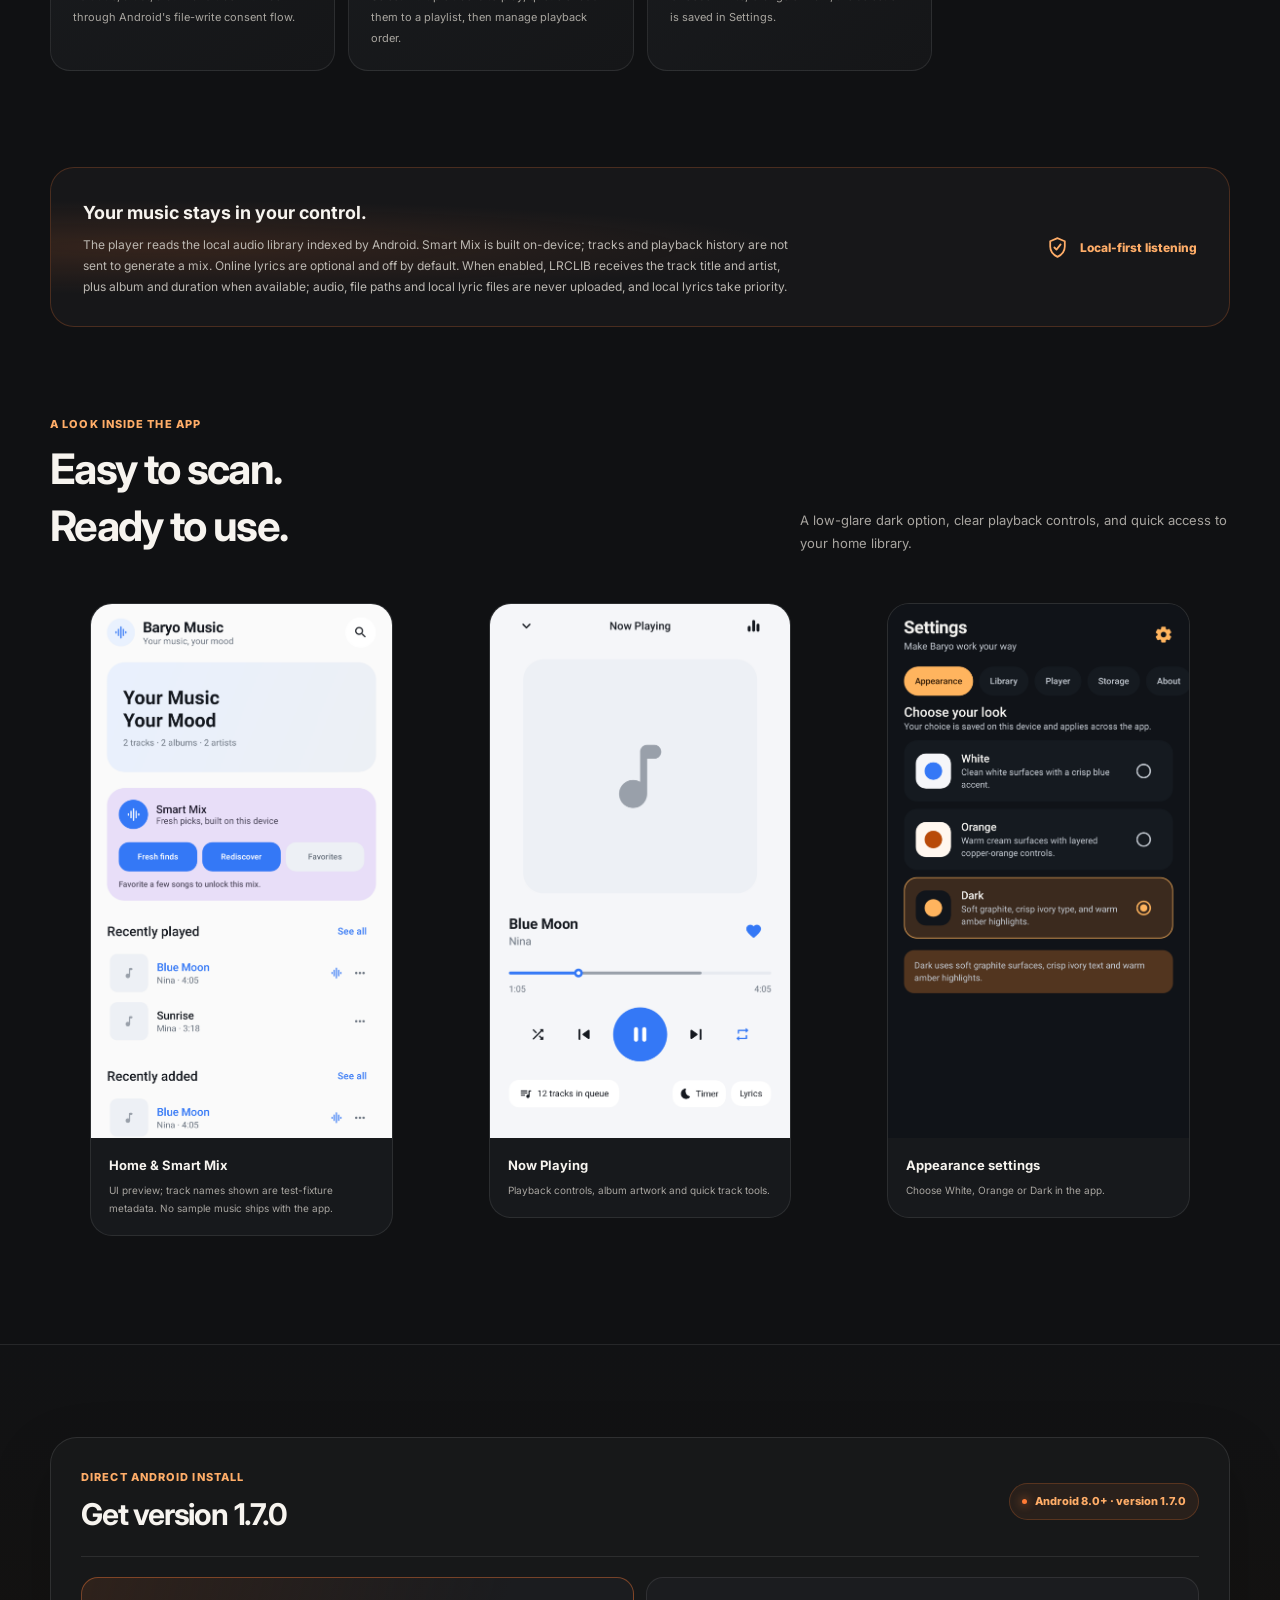
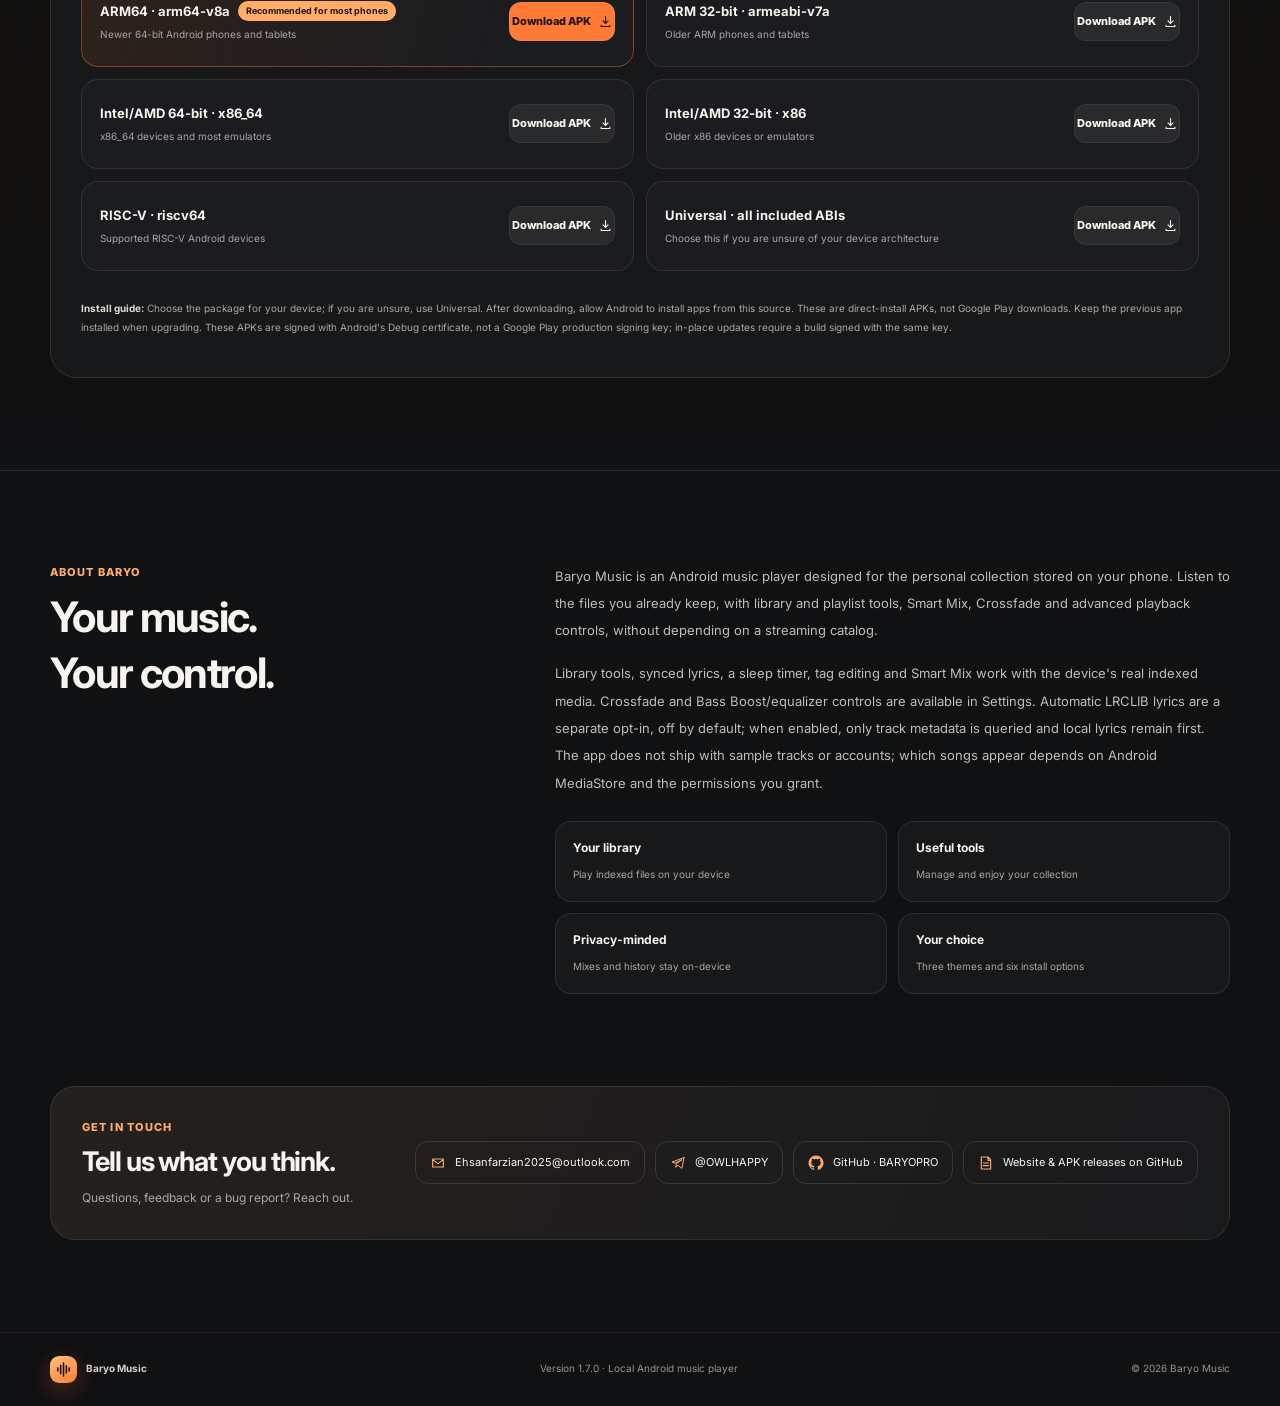
==== commit e362cda3: "Document Baryo Music 1.7.0 LUFS ClearSound" ====
--- a/docs/index.html
+++ b/docs/index.html
@@ -45,7 +45,7 @@
             <a class="button button-primary" href="#downloads"><svg viewBox="0 0 24 24" fill="none" aria-hidden="true"><path d="M12 3v12m0 0 4-4m-4 4-4-4M5 17v3h14v-3" stroke="currentColor" stroke-width="1.8" stroke-linecap="round" stroke-linejoin="round"/></svg>Choose an APK</a>
             <a class="button button-quiet" href="#features">Explore features</a>
           </div>
-          <div class="hero-meta"><span><i class="dot"></i>Version 1.6.0</span><span>Android 8.0+</span><span>Your library, no required streaming</span></div>
+          <div class="hero-meta"><span><i class="dot"></i>Version 1.7.0</span><span>Android 8.0+</span><span>Your library, no required streaming</span></div>
         </div>
       </div>
     </section>
@@ -93,14 +93,14 @@
 
     <section class="downloads" id="downloads" aria-labelledby="downloads-title">
       <div class="shell"><div class="download-panel">
-        <div class="download-top"><div><div class="section-kicker">DIRECT ANDROID INSTALL</div><h2 id="downloads-title">Get version 1.6.0</h2></div><span class="version-pill"><i class="dot"></i>Android 8.0+ · version 1.6.0</span></div>
+        <div class="download-top"><div><div class="section-kicker">DIRECT ANDROID INSTALL</div><h2 id="downloads-title">Get version 1.7.0</h2></div><span class="version-pill"><i class="dot"></i>Android 8.0+ · version 1.7.0</span></div>
         <div class="download-grid">
-          <article class="download-card featured"><div class="download-info"><strong>ARM64 · arm64-v8a <span class="recommended">Recommended for most phones</span></strong><small>Newer 64-bit Android phones and tablets</small></div><a class="download-action" href="https://github.com/BARYOPRO/BaryoMusic/releases/download/v1.6.0/BaryoMusic-1.6.0-arm64-v8a-release.apk" download aria-label="Download Baryo Music version 1.6.0 for arm64-v8a">Download APK <svg viewBox="0 0 24 24" fill="none" aria-hidden="true"><path d="M12 4v11m0 0 4-4m-4 4-4-4M5 18v2h14v-2" stroke="currentColor" stroke-width="1.8" stroke-linecap="round" stroke-linejoin="round"/></svg></a></article>
-          <article class="download-card"><div class="download-info"><strong>ARM 32-bit · armeabi-v7a</strong><small>Older ARM phones and tablets</small></div><a class="download-action" href="https://github.com/BARYOPRO/BaryoMusic/releases/download/v1.6.0/BaryoMusic-1.6.0-armeabi-v7a-release.apk" download aria-label="Download Baryo Music version 1.6.0 for armeabi-v7a">Download APK <svg viewBox="0 0 24 24" fill="none" aria-hidden="true"><path d="M12 4v11m0 0 4-4m-4 4-4-4M5 18v2h14v-2" stroke="currentColor" stroke-width="1.8" stroke-linecap="round" stroke-linejoin="round"/></svg></a></article>
-          <article class="download-card"><div class="download-info"><strong>Intel/AMD 64-bit · x86_64</strong><small>x86_64 devices and most emulators</small></div><a class="download-action" href="https://github.com/BARYOPRO/BaryoMusic/releases/download/v1.6.0/BaryoMusic-1.6.0-x86_64-release.apk" download aria-label="Download Baryo Music version 1.6.0 for x86_64">Download APK <svg viewBox="0 0 24 24" fill="none" aria-hidden="true"><path d="M12 4v11m0 0 4-4m-4 4-4-4M5 18v2h14v-2" stroke="currentColor" stroke-width="1.8" stroke-linecap="round" stroke-linejoin="round"/></svg></a></article>
-          <article class="download-card"><div class="download-info"><strong>Intel/AMD 32-bit · x86</strong><small>Older x86 devices or emulators</small></div><a class="download-action" href="https://github.com/BARYOPRO/BaryoMusic/releases/download/v1.6.0/BaryoMusic-1.6.0-x86-release.apk" download aria-label="Download Baryo Music version 1.6.0 for x86">Download APK <svg viewBox="0 0 24 24" fill="none" aria-hidden="true"><path d="M12 4v11m0 0 4-4m-4 4-4-4M5 18v2h14v-2" stroke="currentColor" stroke-width="1.8" stroke-linecap="round" stroke-linejoin="round"/></svg></a></article>
-          <article class="download-card"><div class="download-info"><strong>RISC-V · riscv64</strong><small>Supported RISC-V Android devices</small></div><a class="download-action" href="https://github.com/BARYOPRO/BaryoMusic/releases/download/v1.6.0/BaryoMusic-1.6.0-riscv64-release.apk" download aria-label="Download Baryo Music version 1.6.0 for riscv64">Download APK <svg viewBox="0 0 24 24" fill="none" aria-hidden="true"><path d="M12 4v11m0 0 4-4m-4 4-4-4M5 18v2h14v-2" stroke="currentColor" stroke-width="1.8" stroke-linecap="round" stroke-linejoin="round"/></svg></a></article>
-          <article class="download-card"><div class="download-info"><strong>Universal · all included ABIs</strong><small>Choose this if you are unsure of your device architecture</small></div><a class="download-action" href="https://github.com/BARYOPRO/BaryoMusic/releases/download/v1.6.0/BaryoMusic-1.6.0-universal-release.apk" download aria-label="Download the universal Baryo Music version 1.6.0 APK">Download APK <svg viewBox="0 0 24 24" fill="none" aria-hidden="true"><path d="M12 4v11m0 0 4-4m-4 4-4-4M5 18v2h14v-2" stroke="currentColor" stroke-width="1.8" stroke-linecap="round" stroke-linejoin="round"/></svg></a></article>
+          <article class="download-card featured"><div class="download-info"><strong>ARM64 · arm64-v8a <span class="recommended">Recommended for most phones</span></strong><small>Newer 64-bit Android phones and tablets</small></div><a class="download-action" href="https://github.com/BARYOPRO/BaryoMusic/releases/download/v1.7.0/BaryoMusic-1.7.0-arm64-v8a-release.apk" download aria-label="Download Baryo Music version 1.7.0 for arm64-v8a">Download APK <svg viewBox="0 0 24 24" fill="none" aria-hidden="true"><path d="M12 4v11m0 0 4-4m-4 4-4-4M5 18v2h14v-2" stroke="currentColor" stroke-width="1.8" stroke-linecap="round" stroke-linejoin="round"/></svg></a></article>
+          <article class="download-card"><div class="download-info"><strong>ARM 32-bit · armeabi-v7a</strong><small>Older ARM phones and tablets</small></div><a class="download-action" href="https://github.com/BARYOPRO/BaryoMusic/releases/download/v1.7.0/BaryoMusic-1.7.0-armeabi-v7a-release.apk" download aria-label="Download Baryo Music version 1.7.0 for armeabi-v7a">Download APK <svg viewBox="0 0 24 24" fill="none" aria-hidden="true"><path d="M12 4v11m0 0 4-4m-4 4-4-4M5 18v2h14v-2" stroke="currentColor" stroke-width="1.8" stroke-linecap="round" stroke-linejoin="round"/></svg></a></article>
+          <article class="download-card"><div class="download-info"><strong>Intel/AMD 64-bit · x86_64</strong><small>x86_64 devices and most emulators</small></div><a class="download-action" href="https://github.com/BARYOPRO/BaryoMusic/releases/download/v1.7.0/BaryoMusic-1.7.0-x86_64-release.apk" download aria-label="Download Baryo Music version 1.7.0 for x86_64">Download APK <svg viewBox="0 0 24 24" fill="none" aria-hidden="true"><path d="M12 4v11m0 0 4-4m-4 4-4-4M5 18v2h14v-2" stroke="currentColor" stroke-width="1.8" stroke-linecap="round" stroke-linejoin="round"/></svg></a></article>
+          <article class="download-card"><div class="download-info"><strong>Intel/AMD 32-bit · x86</strong><small>Older x86 devices or emulators</small></div><a class="download-action" href="https://github.com/BARYOPRO/BaryoMusic/releases/download/v1.7.0/BaryoMusic-1.7.0-x86-release.apk" download aria-label="Download Baryo Music version 1.7.0 for x86">Download APK <svg viewBox="0 0 24 24" fill="none" aria-hidden="true"><path d="M12 4v11m0 0 4-4m-4 4-4-4M5 18v2h14v-2" stroke="currentColor" stroke-width="1.8" stroke-linecap="round" stroke-linejoin="round"/></svg></a></article>
+          <article class="download-card"><div class="download-info"><strong>RISC-V · riscv64</strong><small>Supported RISC-V Android devices</small></div><a class="download-action" href="https://github.com/BARYOPRO/BaryoMusic/releases/download/v1.7.0/BaryoMusic-1.7.0-riscv64-release.apk" download aria-label="Download Baryo Music version 1.7.0 for riscv64">Download APK <svg viewBox="0 0 24 24" fill="none" aria-hidden="true"><path d="M12 4v11m0 0 4-4m-4 4-4-4M5 18v2h14v-2" stroke="currentColor" stroke-width="1.8" stroke-linecap="round" stroke-linejoin="round"/></svg></a></article>
+          <article class="download-card"><div class="download-info"><strong>Universal · all included ABIs</strong><small>Choose this if you are unsure of your device architecture</small></div><a class="download-action" href="https://github.com/BARYOPRO/BaryoMusic/releases/download/v1.7.0/BaryoMusic-1.7.0-universal-release.apk" download aria-label="Download the universal Baryo Music version 1.7.0 APK">Download APK <svg viewBox="0 0 24 24" fill="none" aria-hidden="true"><path d="M12 4v11m0 0 4-4m-4 4-4-4M5 18v2h14v-2" stroke="currentColor" stroke-width="1.8" stroke-linecap="round" stroke-linejoin="round"/></svg></a></article>
         </div>
         <p class="download-note"><strong>Install guide:</strong> Choose the package for your device; if you are unsure, use Universal. After downloading, allow Android to install apps from this source. These are direct-install APKs, not Google Play downloads. Keep the previous app installed when upgrading. These APKs are signed with Android's Debug certificate, not a Google Play production signing key; in-place updates require a build signed with the same key.</p>
       </div></div>
@@ -119,7 +119,7 @@
     </section>
   </main>
 
-  <footer><div class="footer-inner shell"><a class="footer-brand" href="#top"><span class="brand-mark" aria-hidden="true"><svg viewBox="0 0 24 24" fill="none"><path d="M4 10v4M8 6v12M12 3v18M16 7v10M20 10v4" stroke="currentColor" stroke-width="2.2" stroke-linecap="round"/></svg></span>Baryo Music</a><span>Version 1.6.0 · Local Android music player</span><span>© 2026 Baryo Music</span></div></footer>
-  <a class="button button-primary mobile-cta" href="#downloads">Get version 1.6.0</a>
+  <footer><div class="footer-inner shell"><a class="footer-brand" href="#top"><span class="brand-mark" aria-hidden="true"><svg viewBox="0 0 24 24" fill="none"><path d="M4 10v4M8 6v12M12 3v18M16 7v10M20 10v4" stroke="currentColor" stroke-width="2.2" stroke-linecap="round"/></svg></span>Baryo Music</a><span>Version 1.7.0 · Local Android music player</span><span>© 2026 Baryo Music</span></div></footer>
+  <a class="button button-primary mobile-cta" href="#downloads">Get version 1.7.0</a>
 </body>
 </html>
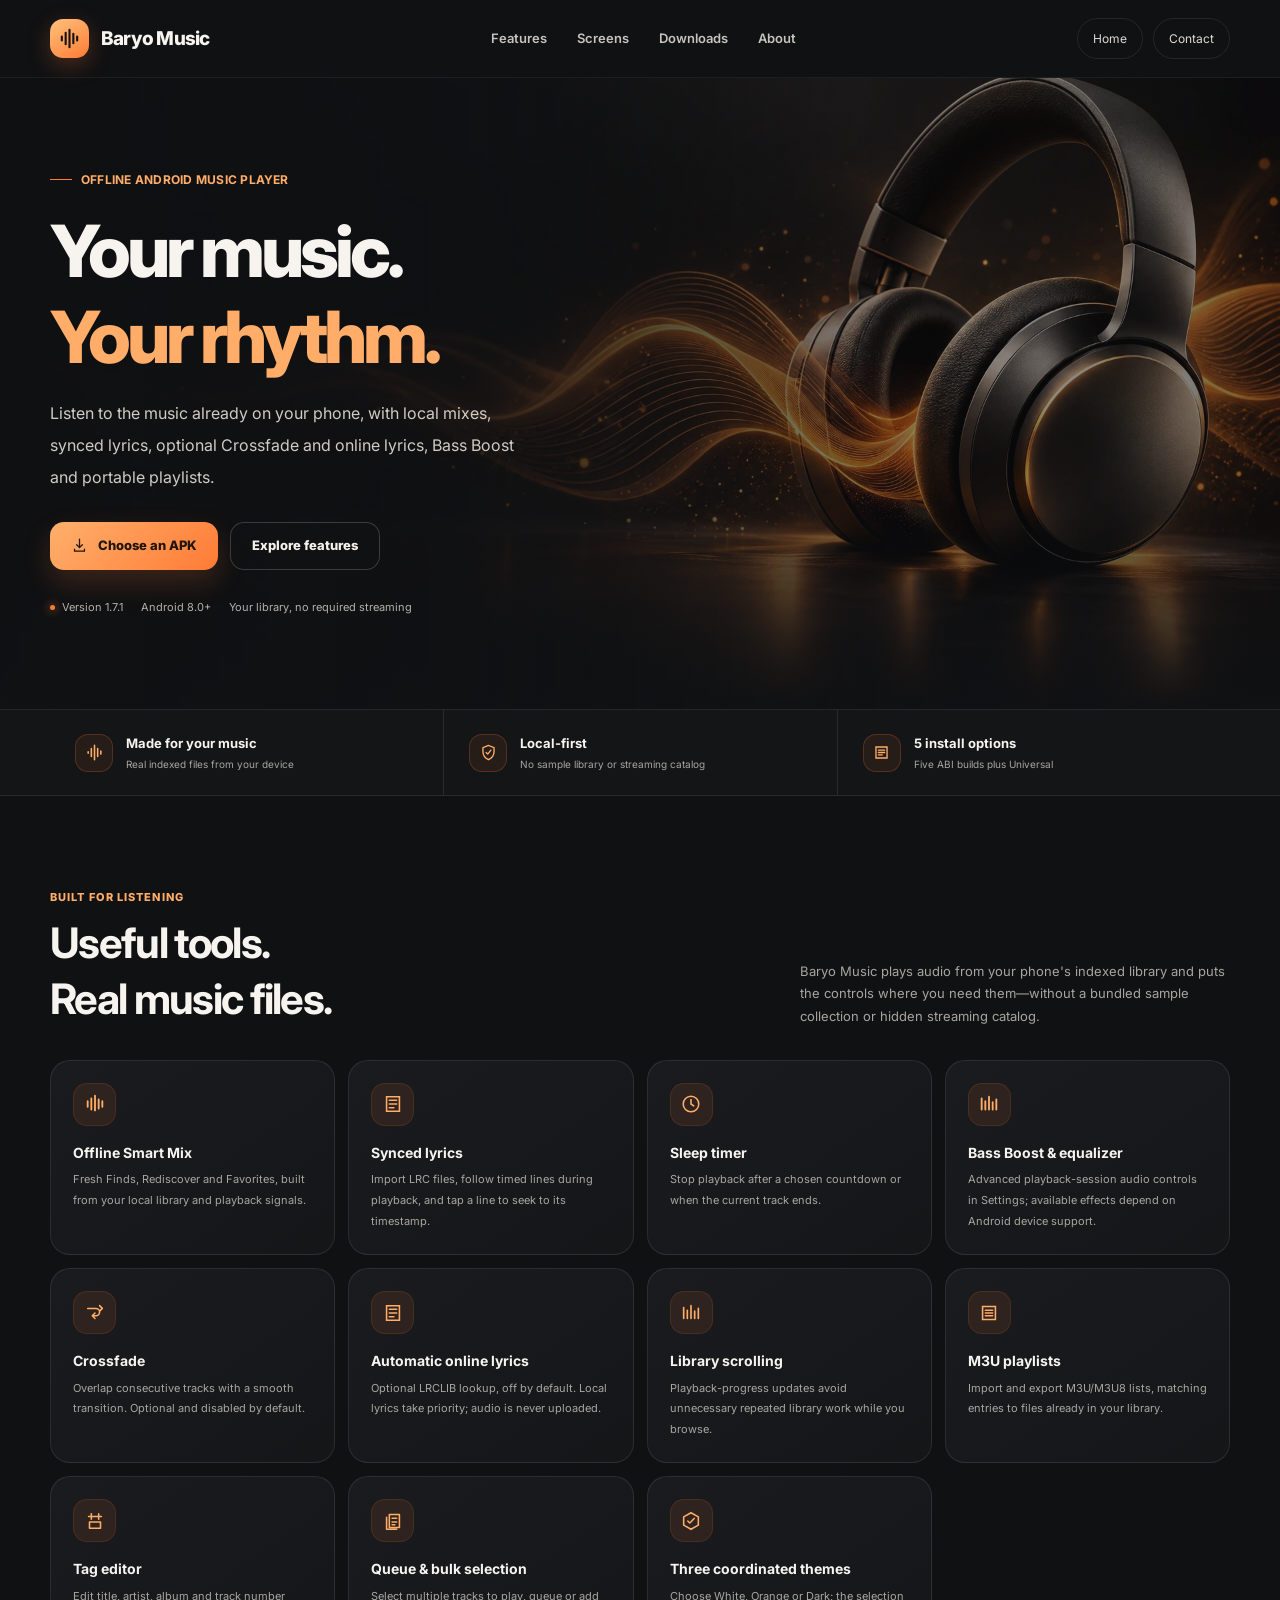
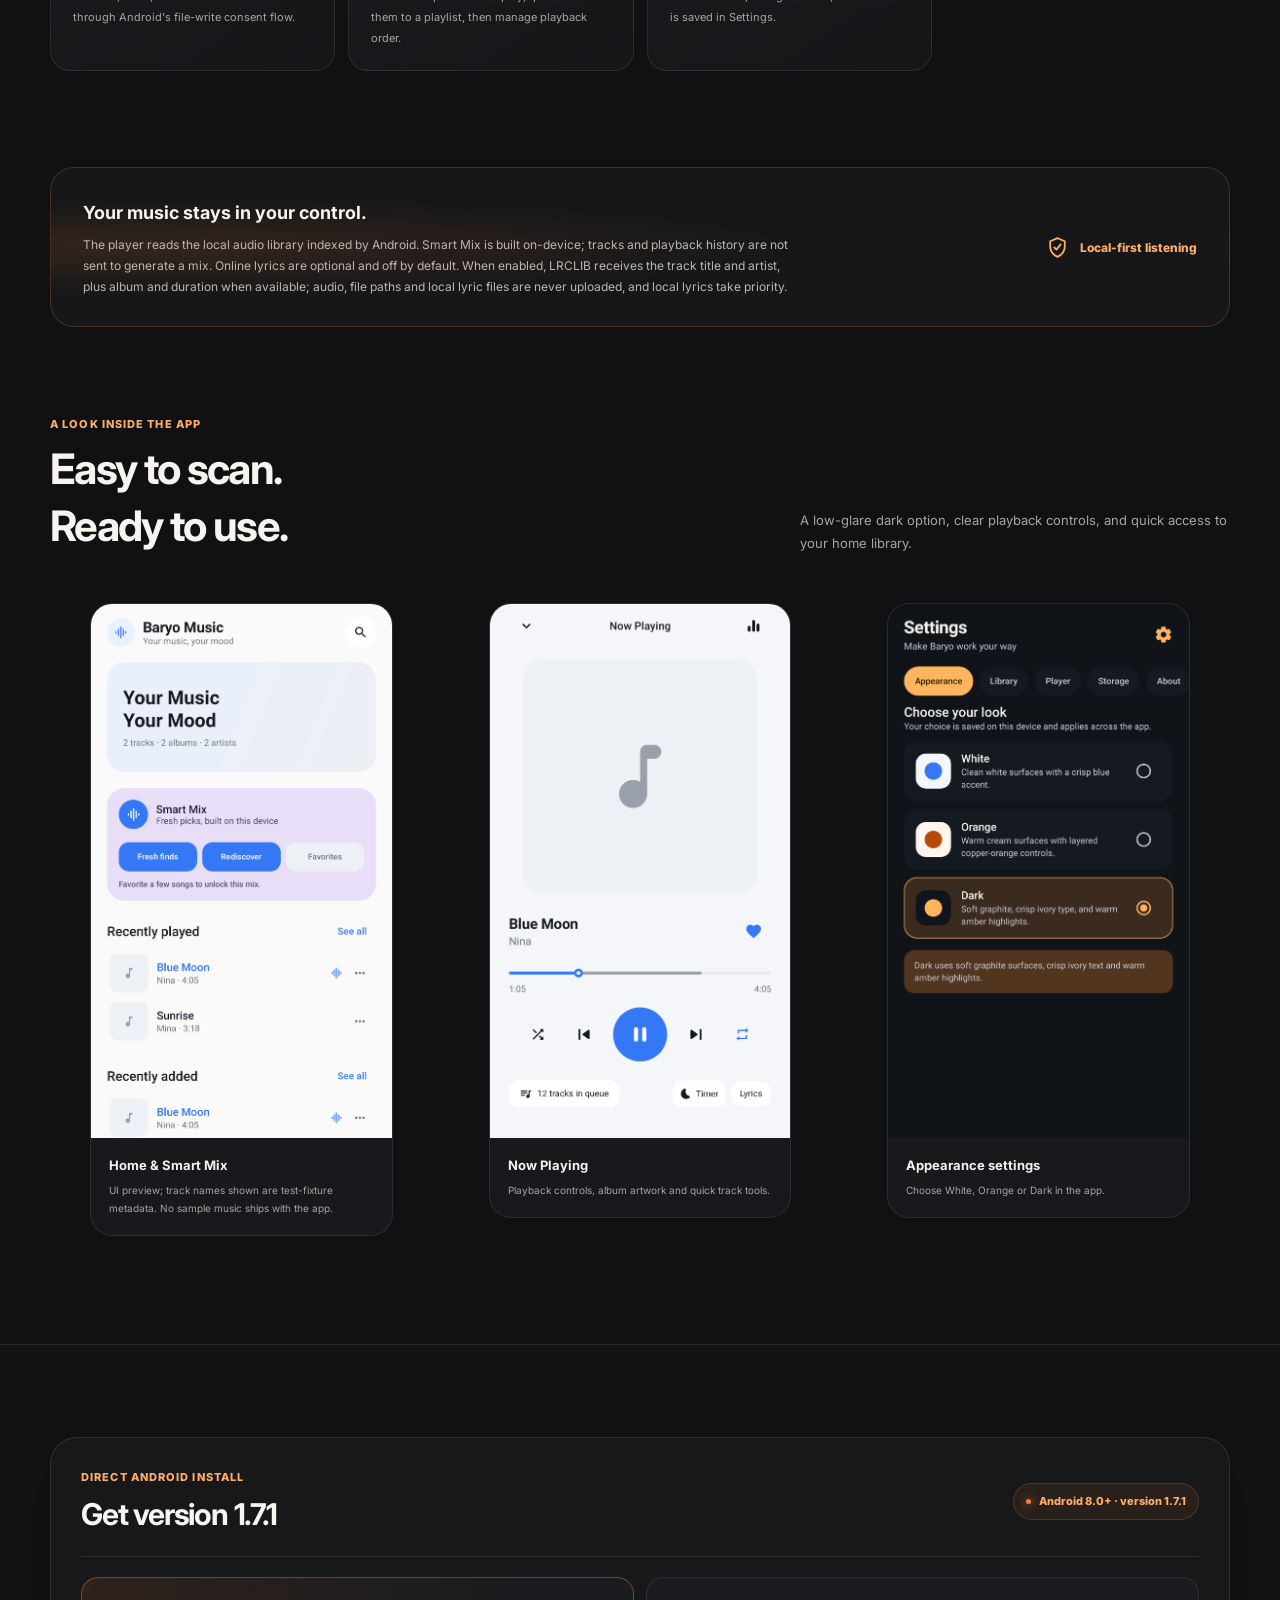
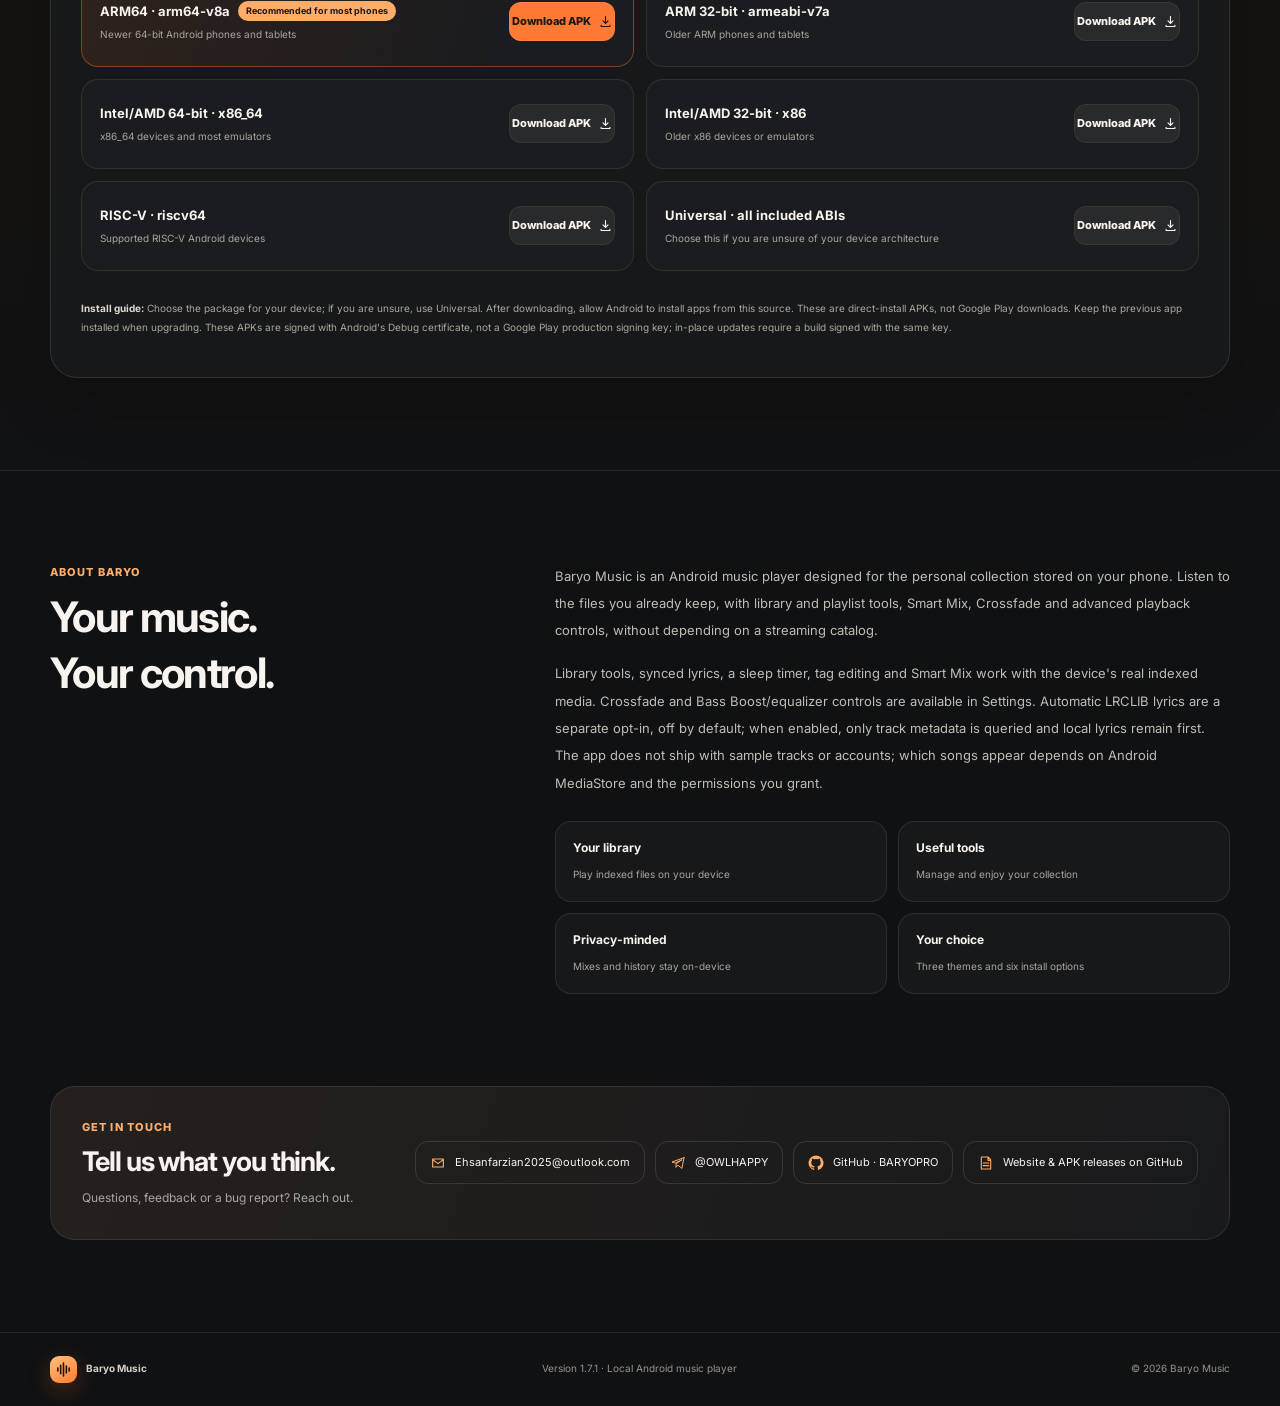
==== commit 76c39d65: "Document Baryo Music 1.7.1 reliability hardening" ====
--- a/docs/index.html
+++ b/docs/index.html
@@ -45,7 +45,7 @@
             <a class="button button-primary" href="#downloads"><svg viewBox="0 0 24 24" fill="none" aria-hidden="true"><path d="M12 3v12m0 0 4-4m-4 4-4-4M5 17v3h14v-3" stroke="currentColor" stroke-width="1.8" stroke-linecap="round" stroke-linejoin="round"/></svg>Choose an APK</a>
             <a class="button button-quiet" href="#features">Explore features</a>
           </div>
-          <div class="hero-meta"><span><i class="dot"></i>Version 1.7.0</span><span>Android 8.0+</span><span>Your library, no required streaming</span></div>
+          <div class="hero-meta"><span><i class="dot"></i>Version 1.7.1</span><span>Android 8.0+</span><span>Your library, no required streaming</span></div>
         </div>
       </div>
     </section>
@@ -93,14 +93,14 @@
 
     <section class="downloads" id="downloads" aria-labelledby="downloads-title">
       <div class="shell"><div class="download-panel">
-        <div class="download-top"><div><div class="section-kicker">DIRECT ANDROID INSTALL</div><h2 id="downloads-title">Get version 1.7.0</h2></div><span class="version-pill"><i class="dot"></i>Android 8.0+ · version 1.7.0</span></div>
+        <div class="download-top"><div><div class="section-kicker">DIRECT ANDROID INSTALL</div><h2 id="downloads-title">Get version 1.7.1</h2></div><span class="version-pill"><i class="dot"></i>Android 8.0+ · version 1.7.1</span></div>
         <div class="download-grid">
-          <article class="download-card featured"><div class="download-info"><strong>ARM64 · arm64-v8a <span class="recommended">Recommended for most phones</span></strong><small>Newer 64-bit Android phones and tablets</small></div><a class="download-action" href="https://github.com/BARYOPRO/BaryoMusic/releases/download/v1.7.0/BaryoMusic-1.7.0-arm64-v8a-release.apk" download aria-label="Download Baryo Music version 1.7.0 for arm64-v8a">Download APK <svg viewBox="0 0 24 24" fill="none" aria-hidden="true"><path d="M12 4v11m0 0 4-4m-4 4-4-4M5 18v2h14v-2" stroke="currentColor" stroke-width="1.8" stroke-linecap="round" stroke-linejoin="round"/></svg></a></article>
-          <article class="download-card"><div class="download-info"><strong>ARM 32-bit · armeabi-v7a</strong><small>Older ARM phones and tablets</small></div><a class="download-action" href="https://github.com/BARYOPRO/BaryoMusic/releases/download/v1.7.0/BaryoMusic-1.7.0-armeabi-v7a-release.apk" download aria-label="Download Baryo Music version 1.7.0 for armeabi-v7a">Download APK <svg viewBox="0 0 24 24" fill="none" aria-hidden="true"><path d="M12 4v11m0 0 4-4m-4 4-4-4M5 18v2h14v-2" stroke="currentColor" stroke-width="1.8" stroke-linecap="round" stroke-linejoin="round"/></svg></a></article>
-          <article class="download-card"><div class="download-info"><strong>Intel/AMD 64-bit · x86_64</strong><small>x86_64 devices and most emulators</small></div><a class="download-action" href="https://github.com/BARYOPRO/BaryoMusic/releases/download/v1.7.0/BaryoMusic-1.7.0-x86_64-release.apk" download aria-label="Download Baryo Music version 1.7.0 for x86_64">Download APK <svg viewBox="0 0 24 24" fill="none" aria-hidden="true"><path d="M12 4v11m0 0 4-4m-4 4-4-4M5 18v2h14v-2" stroke="currentColor" stroke-width="1.8" stroke-linecap="round" stroke-linejoin="round"/></svg></a></article>
-          <article class="download-card"><div class="download-info"><strong>Intel/AMD 32-bit · x86</strong><small>Older x86 devices or emulators</small></div><a class="download-action" href="https://github.com/BARYOPRO/BaryoMusic/releases/download/v1.7.0/BaryoMusic-1.7.0-x86-release.apk" download aria-label="Download Baryo Music version 1.7.0 for x86">Download APK <svg viewBox="0 0 24 24" fill="none" aria-hidden="true"><path d="M12 4v11m0 0 4-4m-4 4-4-4M5 18v2h14v-2" stroke="currentColor" stroke-width="1.8" stroke-linecap="round" stroke-linejoin="round"/></svg></a></article>
-          <article class="download-card"><div class="download-info"><strong>RISC-V · riscv64</strong><small>Supported RISC-V Android devices</small></div><a class="download-action" href="https://github.com/BARYOPRO/BaryoMusic/releases/download/v1.7.0/BaryoMusic-1.7.0-riscv64-release.apk" download aria-label="Download Baryo Music version 1.7.0 for riscv64">Download APK <svg viewBox="0 0 24 24" fill="none" aria-hidden="true"><path d="M12 4v11m0 0 4-4m-4 4-4-4M5 18v2h14v-2" stroke="currentColor" stroke-width="1.8" stroke-linecap="round" stroke-linejoin="round"/></svg></a></article>
-          <article class="download-card"><div class="download-info"><strong>Universal · all included ABIs</strong><small>Choose this if you are unsure of your device architecture</small></div><a class="download-action" href="https://github.com/BARYOPRO/BaryoMusic/releases/download/v1.7.0/BaryoMusic-1.7.0-universal-release.apk" download aria-label="Download the universal Baryo Music version 1.7.0 APK">Download APK <svg viewBox="0 0 24 24" fill="none" aria-hidden="true"><path d="M12 4v11m0 0 4-4m-4 4-4-4M5 18v2h14v-2" stroke="currentColor" stroke-width="1.8" stroke-linecap="round" stroke-linejoin="round"/></svg></a></article>
+          <article class="download-card featured"><div class="download-info"><strong>ARM64 · arm64-v8a <span class="recommended">Recommended for most phones</span></strong><small>Newer 64-bit Android phones and tablets</small></div><a class="download-action" href="https://github.com/BARYOPRO/BaryoMusic/releases/download/v1.7.1/BaryoMusic-1.7.1-arm64-v8a-release.apk" download aria-label="Download Baryo Music version 1.7.1 for arm64-v8a">Download APK <svg viewBox="0 0 24 24" fill="none" aria-hidden="true"><path d="M12 4v11m0 0 4-4m-4 4-4-4M5 18v2h14v-2" stroke="currentColor" stroke-width="1.8" stroke-linecap="round" stroke-linejoin="round"/></svg></a></article>
+          <article class="download-card"><div class="download-info"><strong>ARM 32-bit · armeabi-v7a</strong><small>Older ARM phones and tablets</small></div><a class="download-action" href="https://github.com/BARYOPRO/BaryoMusic/releases/download/v1.7.1/BaryoMusic-1.7.1-armeabi-v7a-release.apk" download aria-label="Download Baryo Music version 1.7.1 for armeabi-v7a">Download APK <svg viewBox="0 0 24 24" fill="none" aria-hidden="true"><path d="M12 4v11m0 0 4-4m-4 4-4-4M5 18v2h14v-2" stroke="currentColor" stroke-width="1.8" stroke-linecap="round" stroke-linejoin="round"/></svg></a></article>
+          <article class="download-card"><div class="download-info"><strong>Intel/AMD 64-bit · x86_64</strong><small>x86_64 devices and most emulators</small></div><a class="download-action" href="https://github.com/BARYOPRO/BaryoMusic/releases/download/v1.7.1/BaryoMusic-1.7.1-x86_64-release.apk" download aria-label="Download Baryo Music version 1.7.1 for x86_64">Download APK <svg viewBox="0 0 24 24" fill="none" aria-hidden="true"><path d="M12 4v11m0 0 4-4m-4 4-4-4M5 18v2h14v-2" stroke="currentColor" stroke-width="1.8" stroke-linecap="round" stroke-linejoin="round"/></svg></a></article>
+          <article class="download-card"><div class="download-info"><strong>Intel/AMD 32-bit · x86</strong><small>Older x86 devices or emulators</small></div><a class="download-action" href="https://github.com/BARYOPRO/BaryoMusic/releases/download/v1.7.1/BaryoMusic-1.7.1-x86-release.apk" download aria-label="Download Baryo Music version 1.7.1 for x86">Download APK <svg viewBox="0 0 24 24" fill="none" aria-hidden="true"><path d="M12 4v11m0 0 4-4m-4 4-4-4M5 18v2h14v-2" stroke="currentColor" stroke-width="1.8" stroke-linecap="round" stroke-linejoin="round"/></svg></a></article>
+          <article class="download-card"><div class="download-info"><strong>RISC-V · riscv64</strong><small>Supported RISC-V Android devices</small></div><a class="download-action" href="https://github.com/BARYOPRO/BaryoMusic/releases/download/v1.7.1/BaryoMusic-1.7.1-riscv64-release.apk" download aria-label="Download Baryo Music version 1.7.1 for riscv64">Download APK <svg viewBox="0 0 24 24" fill="none" aria-hidden="true"><path d="M12 4v11m0 0 4-4m-4 4-4-4M5 18v2h14v-2" stroke="currentColor" stroke-width="1.8" stroke-linecap="round" stroke-linejoin="round"/></svg></a></article>
+          <article class="download-card"><div class="download-info"><strong>Universal · all included ABIs</strong><small>Choose this if you are unsure of your device architecture</small></div><a class="download-action" href="https://github.com/BARYOPRO/BaryoMusic/releases/download/v1.7.1/BaryoMusic-1.7.1-universal-release.apk" download aria-label="Download the universal Baryo Music version 1.7.1 APK">Download APK <svg viewBox="0 0 24 24" fill="none" aria-hidden="true"><path d="M12 4v11m0 0 4-4m-4 4-4-4M5 18v2h14v-2" stroke="currentColor" stroke-width="1.8" stroke-linecap="round" stroke-linejoin="round"/></svg></a></article>
         </div>
         <p class="download-note"><strong>Install guide:</strong> Choose the package for your device; if you are unsure, use Universal. After downloading, allow Android to install apps from this source. These are direct-install APKs, not Google Play downloads. Keep the previous app installed when upgrading. These APKs are signed with Android's Debug certificate, not a Google Play production signing key; in-place updates require a build signed with the same key.</p>
       </div></div>
@@ -119,7 +119,7 @@
     </section>
   </main>
 
-  <footer><div class="footer-inner shell"><a class="footer-brand" href="#top"><span class="brand-mark" aria-hidden="true"><svg viewBox="0 0 24 24" fill="none"><path d="M4 10v4M8 6v12M12 3v18M16 7v10M20 10v4" stroke="currentColor" stroke-width="2.2" stroke-linecap="round"/></svg></span>Baryo Music</a><span>Version 1.7.0 · Local Android music player</span><span>© 2026 Baryo Music</span></div></footer>
-  <a class="button button-primary mobile-cta" href="#downloads">Get version 1.7.0</a>
+  <footer><div class="footer-inner shell"><a class="footer-brand" href="#top"><span class="brand-mark" aria-hidden="true"><svg viewBox="0 0 24 24" fill="none"><path d="M4 10v4M8 6v12M12 3v18M16 7v10M20 10v4" stroke="currentColor" stroke-width="2.2" stroke-linecap="round"/></svg></span>Baryo Music</a><span>Version 1.7.1 · Local Android music player</span><span>© 2026 Baryo Music</span></div></footer>
+  <a class="button button-primary mobile-cta" href="#downloads">Get version 1.7.1</a>
 </body>
 </html>
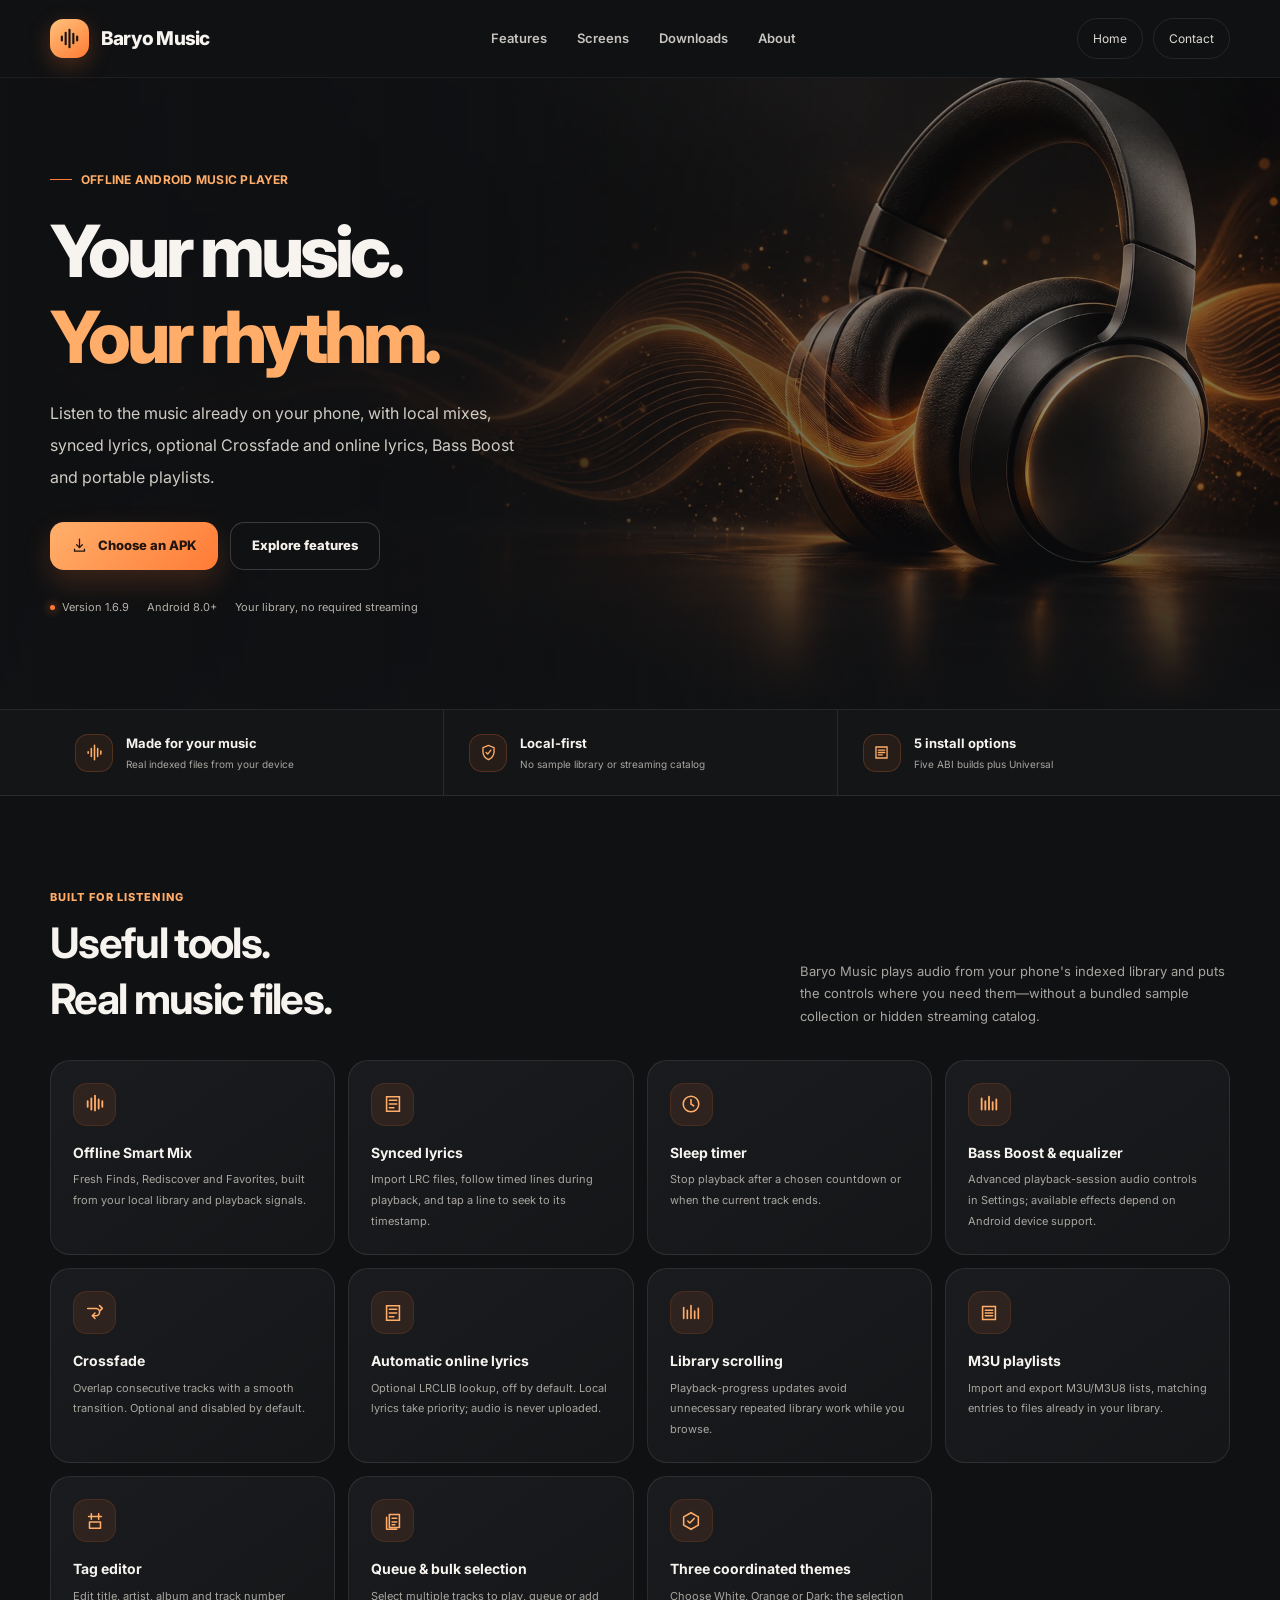
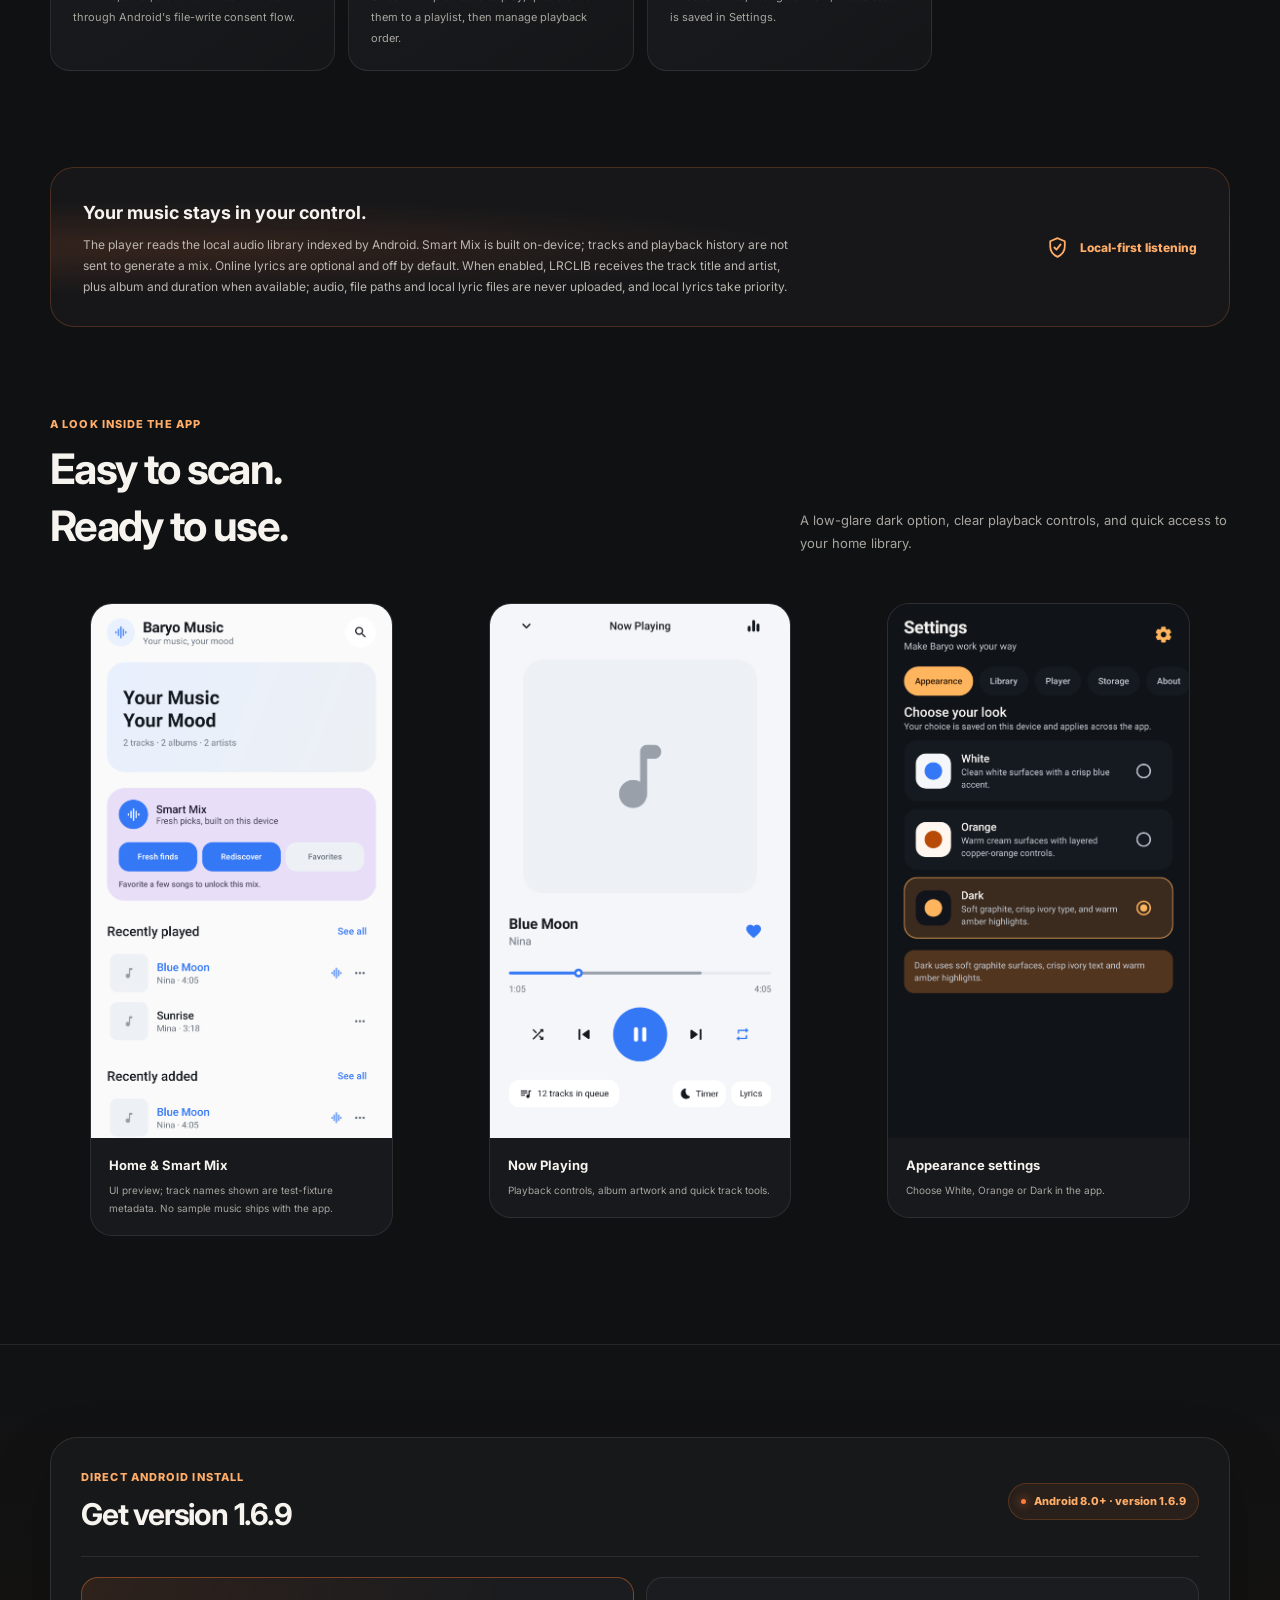
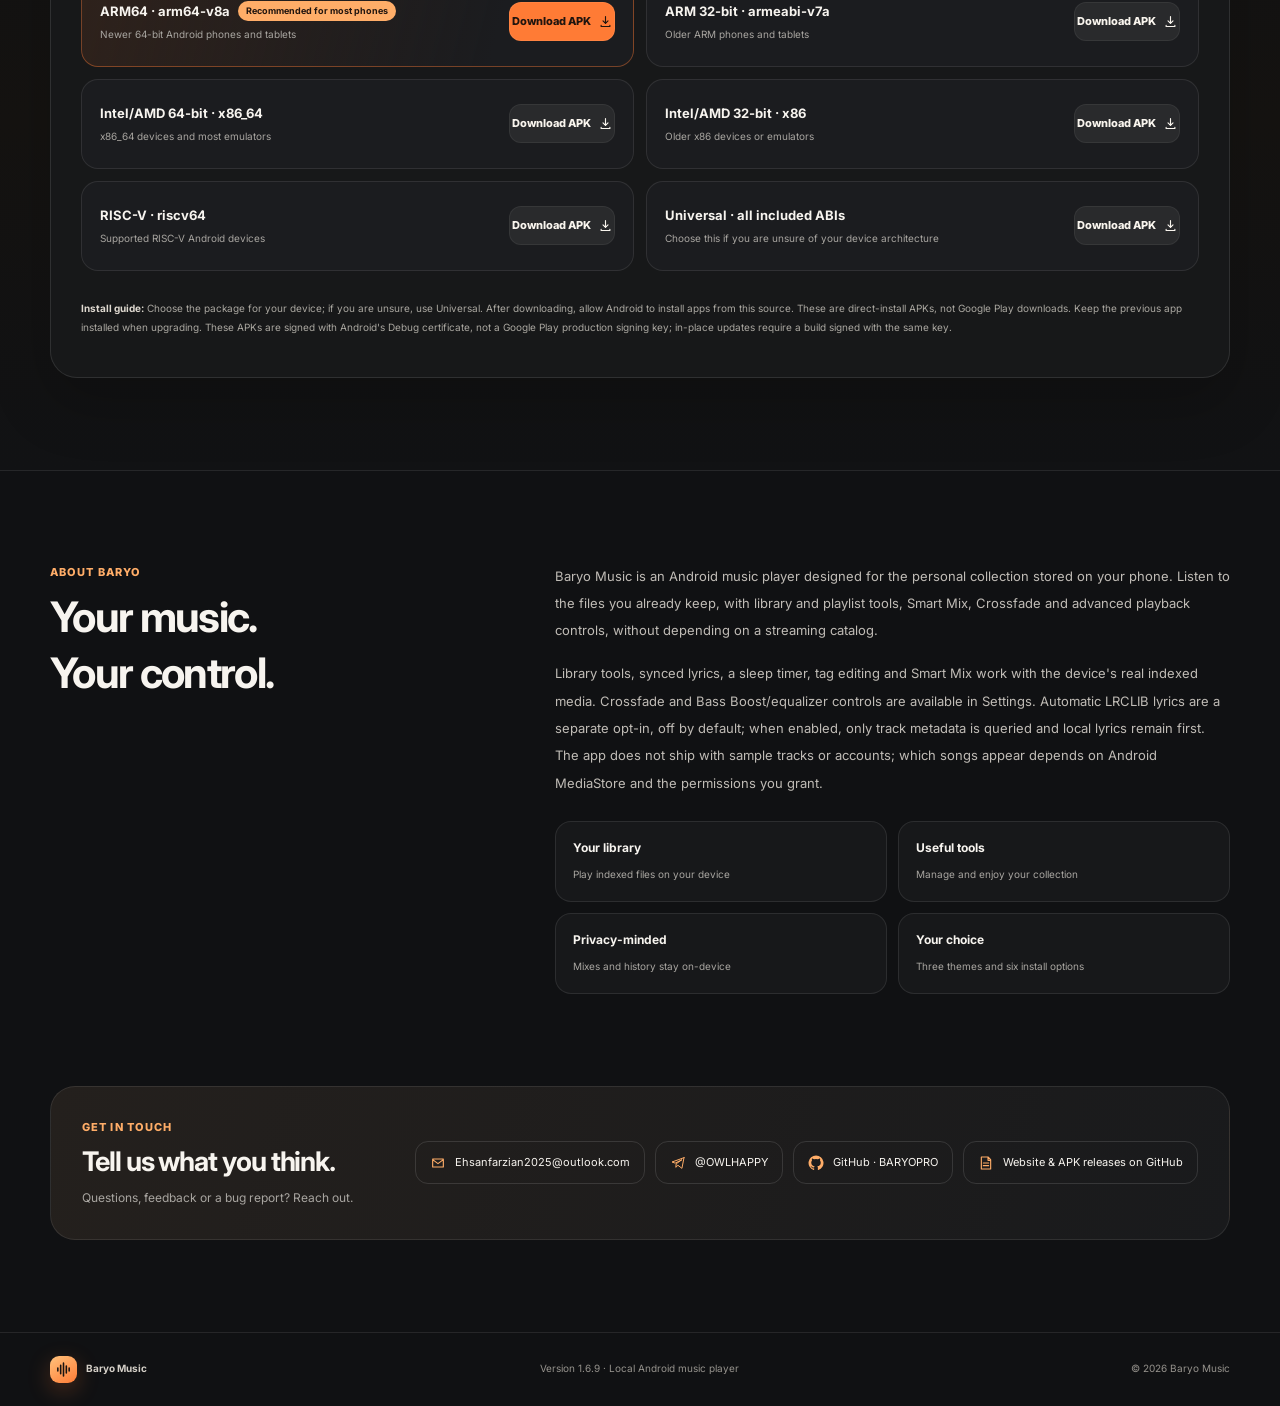
==== commit a2da9408: "Restore Baryo Music 1.6.9 stable audio behavior" ====
--- a/docs/index.html
+++ b/docs/index.html
@@ -45,7 +45,7 @@
             <a class="button button-primary" href="#downloads"><svg viewBox="0 0 24 24" fill="none" aria-hidden="true"><path d="M12 3v12m0 0 4-4m-4 4-4-4M5 17v3h14v-3" stroke="currentColor" stroke-width="1.8" stroke-linecap="round" stroke-linejoin="round"/></svg>Choose an APK</a>
             <a class="button button-quiet" href="#features">Explore features</a>
           </div>
-          <div class="hero-meta"><span><i class="dot"></i>Version 1.7.1</span><span>Android 8.0+</span><span>Your library, no required streaming</span></div>
+          <div class="hero-meta"><span><i class="dot"></i>Version 1.6.9</span><span>Android 8.0+</span><span>Your library, no required streaming</span></div>
         </div>
       </div>
     </section>
@@ -93,14 +93,14 @@
 
     <section class="downloads" id="downloads" aria-labelledby="downloads-title">
       <div class="shell"><div class="download-panel">
-        <div class="download-top"><div><div class="section-kicker">DIRECT ANDROID INSTALL</div><h2 id="downloads-title">Get version 1.7.1</h2></div><span class="version-pill"><i class="dot"></i>Android 8.0+ · version 1.7.1</span></div>
+        <div class="download-top"><div><div class="section-kicker">DIRECT ANDROID INSTALL</div><h2 id="downloads-title">Get version 1.6.9</h2></div><span class="version-pill"><i class="dot"></i>Android 8.0+ · version 1.6.9</span></div>
         <div class="download-grid">
-          <article class="download-card featured"><div class="download-info"><strong>ARM64 · arm64-v8a <span class="recommended">Recommended for most phones</span></strong><small>Newer 64-bit Android phones and tablets</small></div><a class="download-action" href="https://github.com/BARYOPRO/BaryoMusic/releases/download/v1.7.1/BaryoMusic-1.7.1-arm64-v8a-release.apk" download aria-label="Download Baryo Music version 1.7.1 for arm64-v8a">Download APK <svg viewBox="0 0 24 24" fill="none" aria-hidden="true"><path d="M12 4v11m0 0 4-4m-4 4-4-4M5 18v2h14v-2" stroke="currentColor" stroke-width="1.8" stroke-linecap="round" stroke-linejoin="round"/></svg></a></article>
-          <article class="download-card"><div class="download-info"><strong>ARM 32-bit · armeabi-v7a</strong><small>Older ARM phones and tablets</small></div><a class="download-action" href="https://github.com/BARYOPRO/BaryoMusic/releases/download/v1.7.1/BaryoMusic-1.7.1-armeabi-v7a-release.apk" download aria-label="Download Baryo Music version 1.7.1 for armeabi-v7a">Download APK <svg viewBox="0 0 24 24" fill="none" aria-hidden="true"><path d="M12 4v11m0 0 4-4m-4 4-4-4M5 18v2h14v-2" stroke="currentColor" stroke-width="1.8" stroke-linecap="round" stroke-linejoin="round"/></svg></a></article>
-          <article class="download-card"><div class="download-info"><strong>Intel/AMD 64-bit · x86_64</strong><small>x86_64 devices and most emulators</small></div><a class="download-action" href="https://github.com/BARYOPRO/BaryoMusic/releases/download/v1.7.1/BaryoMusic-1.7.1-x86_64-release.apk" download aria-label="Download Baryo Music version 1.7.1 for x86_64">Download APK <svg viewBox="0 0 24 24" fill="none" aria-hidden="true"><path d="M12 4v11m0 0 4-4m-4 4-4-4M5 18v2h14v-2" stroke="currentColor" stroke-width="1.8" stroke-linecap="round" stroke-linejoin="round"/></svg></a></article>
-          <article class="download-card"><div class="download-info"><strong>Intel/AMD 32-bit · x86</strong><small>Older x86 devices or emulators</small></div><a class="download-action" href="https://github.com/BARYOPRO/BaryoMusic/releases/download/v1.7.1/BaryoMusic-1.7.1-x86-release.apk" download aria-label="Download Baryo Music version 1.7.1 for x86">Download APK <svg viewBox="0 0 24 24" fill="none" aria-hidden="true"><path d="M12 4v11m0 0 4-4m-4 4-4-4M5 18v2h14v-2" stroke="currentColor" stroke-width="1.8" stroke-linecap="round" stroke-linejoin="round"/></svg></a></article>
-          <article class="download-card"><div class="download-info"><strong>RISC-V · riscv64</strong><small>Supported RISC-V Android devices</small></div><a class="download-action" href="https://github.com/BARYOPRO/BaryoMusic/releases/download/v1.7.1/BaryoMusic-1.7.1-riscv64-release.apk" download aria-label="Download Baryo Music version 1.7.1 for riscv64">Download APK <svg viewBox="0 0 24 24" fill="none" aria-hidden="true"><path d="M12 4v11m0 0 4-4m-4 4-4-4M5 18v2h14v-2" stroke="currentColor" stroke-width="1.8" stroke-linecap="round" stroke-linejoin="round"/></svg></a></article>
-          <article class="download-card"><div class="download-info"><strong>Universal · all included ABIs</strong><small>Choose this if you are unsure of your device architecture</small></div><a class="download-action" href="https://github.com/BARYOPRO/BaryoMusic/releases/download/v1.7.1/BaryoMusic-1.7.1-universal-release.apk" download aria-label="Download the universal Baryo Music version 1.7.1 APK">Download APK <svg viewBox="0 0 24 24" fill="none" aria-hidden="true"><path d="M12 4v11m0 0 4-4m-4 4-4-4M5 18v2h14v-2" stroke="currentColor" stroke-width="1.8" stroke-linecap="round" stroke-linejoin="round"/></svg></a></article>
+          <article class="download-card featured"><div class="download-info"><strong>ARM64 · arm64-v8a <span class="recommended">Recommended for most phones</span></strong><small>Newer 64-bit Android phones and tablets</small></div><a class="download-action" href="https://github.com/BARYOPRO/BaryoMusic/releases/download/v1.6.9/BaryoMusic-1.6.9-arm64-v8a-release.apk" download aria-label="Download Baryo Music version 1.6.9 for arm64-v8a">Download APK <svg viewBox="0 0 24 24" fill="none" aria-hidden="true"><path d="M12 4v11m0 0 4-4m-4 4-4-4M5 18v2h14v-2" stroke="currentColor" stroke-width="1.8" stroke-linecap="round" stroke-linejoin="round"/></svg></a></article>
+          <article class="download-card"><div class="download-info"><strong>ARM 32-bit · armeabi-v7a</strong><small>Older ARM phones and tablets</small></div><a class="download-action" href="https://github.com/BARYOPRO/BaryoMusic/releases/download/v1.6.9/BaryoMusic-1.6.9-armeabi-v7a-release.apk" download aria-label="Download Baryo Music version 1.6.9 for armeabi-v7a">Download APK <svg viewBox="0 0 24 24" fill="none" aria-hidden="true"><path d="M12 4v11m0 0 4-4m-4 4-4-4M5 18v2h14v-2" stroke="currentColor" stroke-width="1.8" stroke-linecap="round" stroke-linejoin="round"/></svg></a></article>
+          <article class="download-card"><div class="download-info"><strong>Intel/AMD 64-bit · x86_64</strong><small>x86_64 devices and most emulators</small></div><a class="download-action" href="https://github.com/BARYOPRO/BaryoMusic/releases/download/v1.6.9/BaryoMusic-1.6.9-x86_64-release.apk" download aria-label="Download Baryo Music version 1.6.9 for x86_64">Download APK <svg viewBox="0 0 24 24" fill="none" aria-hidden="true"><path d="M12 4v11m0 0 4-4m-4 4-4-4M5 18v2h14v-2" stroke="currentColor" stroke-width="1.8" stroke-linecap="round" stroke-linejoin="round"/></svg></a></article>
+          <article class="download-card"><div class="download-info"><strong>Intel/AMD 32-bit · x86</strong><small>Older x86 devices or emulators</small></div><a class="download-action" href="https://github.com/BARYOPRO/BaryoMusic/releases/download/v1.6.9/BaryoMusic-1.6.9-x86-release.apk" download aria-label="Download Baryo Music version 1.6.9 for x86">Download APK <svg viewBox="0 0 24 24" fill="none" aria-hidden="true"><path d="M12 4v11m0 0 4-4m-4 4-4-4M5 18v2h14v-2" stroke="currentColor" stroke-width="1.8" stroke-linecap="round" stroke-linejoin="round"/></svg></a></article>
+          <article class="download-card"><div class="download-info"><strong>RISC-V · riscv64</strong><small>Supported RISC-V Android devices</small></div><a class="download-action" href="https://github.com/BARYOPRO/BaryoMusic/releases/download/v1.6.9/BaryoMusic-1.6.9-riscv64-release.apk" download aria-label="Download Baryo Music version 1.6.9 for riscv64">Download APK <svg viewBox="0 0 24 24" fill="none" aria-hidden="true"><path d="M12 4v11m0 0 4-4m-4 4-4-4M5 18v2h14v-2" stroke="currentColor" stroke-width="1.8" stroke-linecap="round" stroke-linejoin="round"/></svg></a></article>
+          <article class="download-card"><div class="download-info"><strong>Universal · all included ABIs</strong><small>Choose this if you are unsure of your device architecture</small></div><a class="download-action" href="https://github.com/BARYOPRO/BaryoMusic/releases/download/v1.6.9/BaryoMusic-1.6.9-universal-release.apk" download aria-label="Download the universal Baryo Music version 1.6.9 APK">Download APK <svg viewBox="0 0 24 24" fill="none" aria-hidden="true"><path d="M12 4v11m0 0 4-4m-4 4-4-4M5 18v2h14v-2" stroke="currentColor" stroke-width="1.8" stroke-linecap="round" stroke-linejoin="round"/></svg></a></article>
         </div>
         <p class="download-note"><strong>Install guide:</strong> Choose the package for your device; if you are unsure, use Universal. After downloading, allow Android to install apps from this source. These are direct-install APKs, not Google Play downloads. Keep the previous app installed when upgrading. These APKs are signed with Android's Debug certificate, not a Google Play production signing key; in-place updates require a build signed with the same key.</p>
       </div></div>
@@ -119,7 +119,7 @@
     </section>
   </main>
 
-  <footer><div class="footer-inner shell"><a class="footer-brand" href="#top"><span class="brand-mark" aria-hidden="true"><svg viewBox="0 0 24 24" fill="none"><path d="M4 10v4M8 6v12M12 3v18M16 7v10M20 10v4" stroke="currentColor" stroke-width="2.2" stroke-linecap="round"/></svg></span>Baryo Music</a><span>Version 1.7.1 · Local Android music player</span><span>© 2026 Baryo Music</span></div></footer>
-  <a class="button button-primary mobile-cta" href="#downloads">Get version 1.7.1</a>
+  <footer><div class="footer-inner shell"><a class="footer-brand" href="#top"><span class="brand-mark" aria-hidden="true"><svg viewBox="0 0 24 24" fill="none"><path d="M4 10v4M8 6v12M12 3v18M16 7v10M20 10v4" stroke="currentColor" stroke-width="2.2" stroke-linecap="round"/></svg></span>Baryo Music</a><span>Version 1.6.9 · Local Android music player</span><span>© 2026 Baryo Music</span></div></footer>
+  <a class="button button-primary mobile-cta" href="#downloads">Get version 1.6.9</a>
 </body>
 </html>
